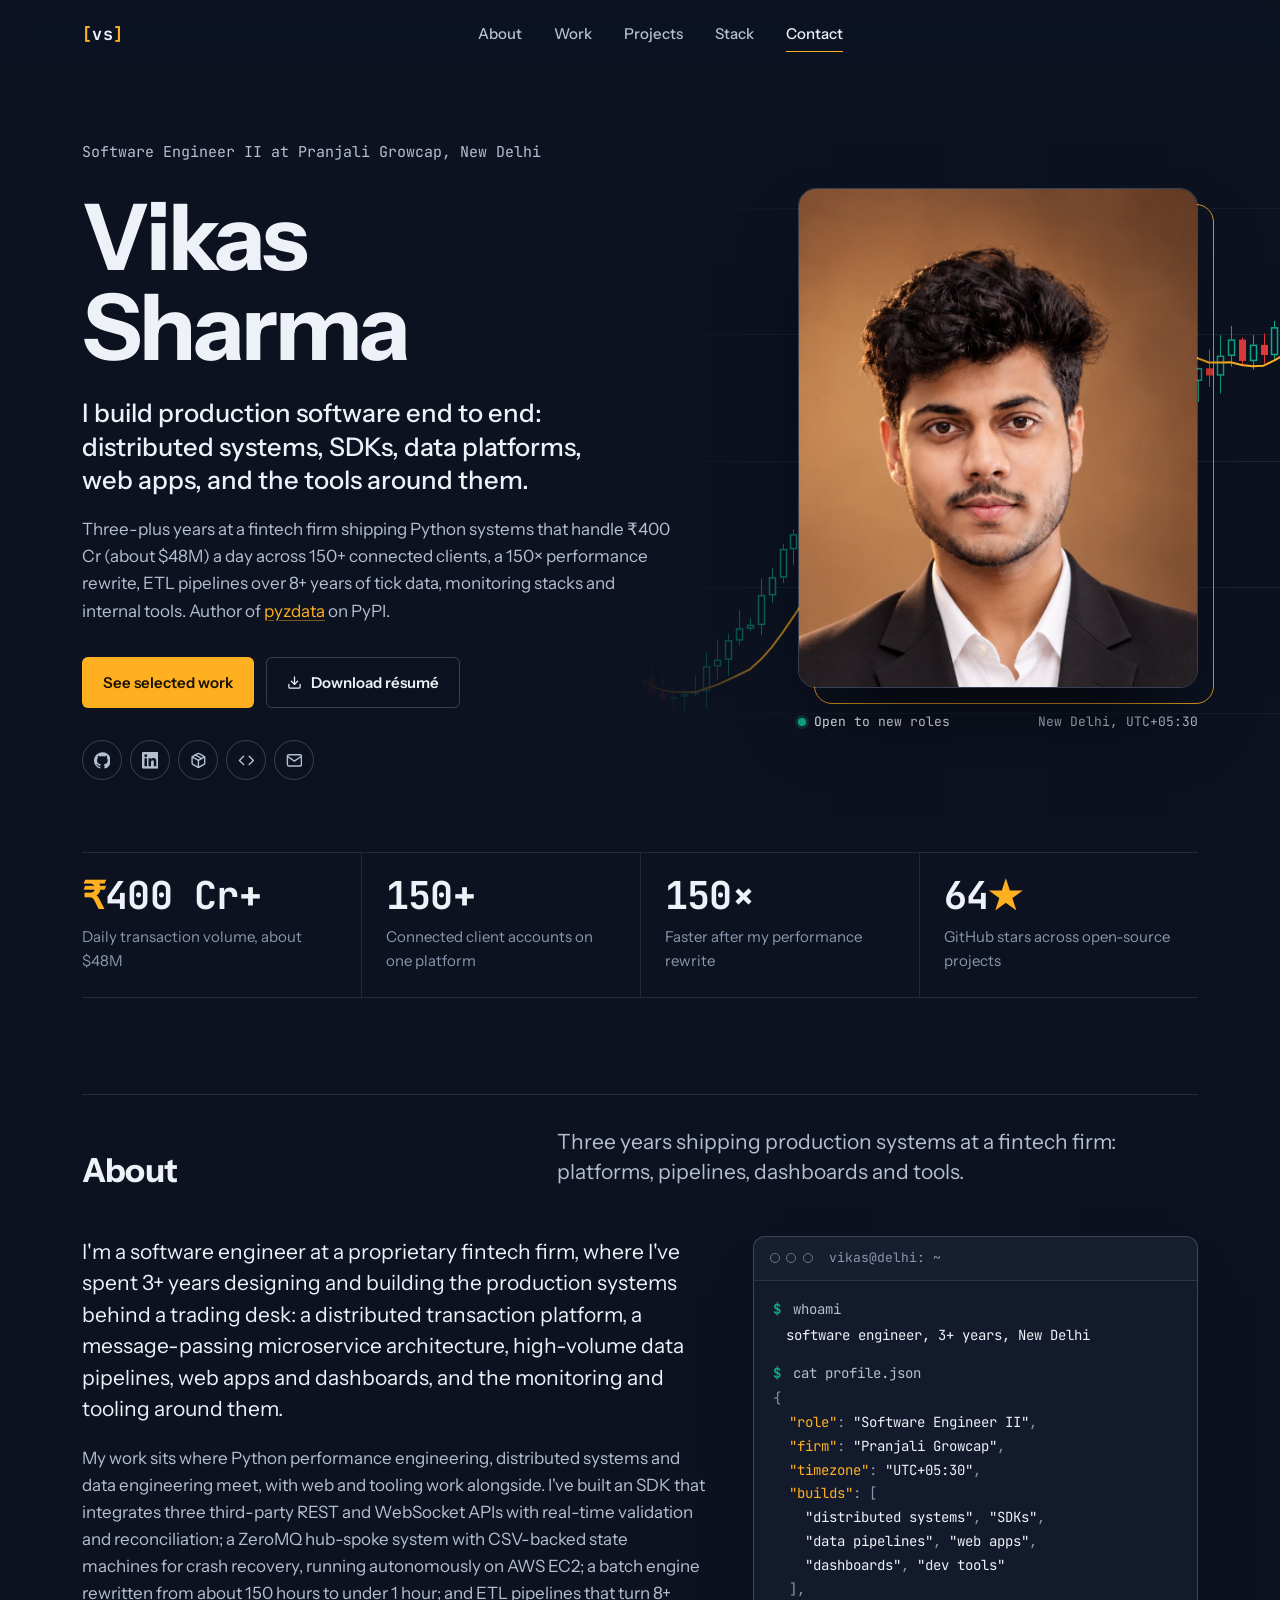
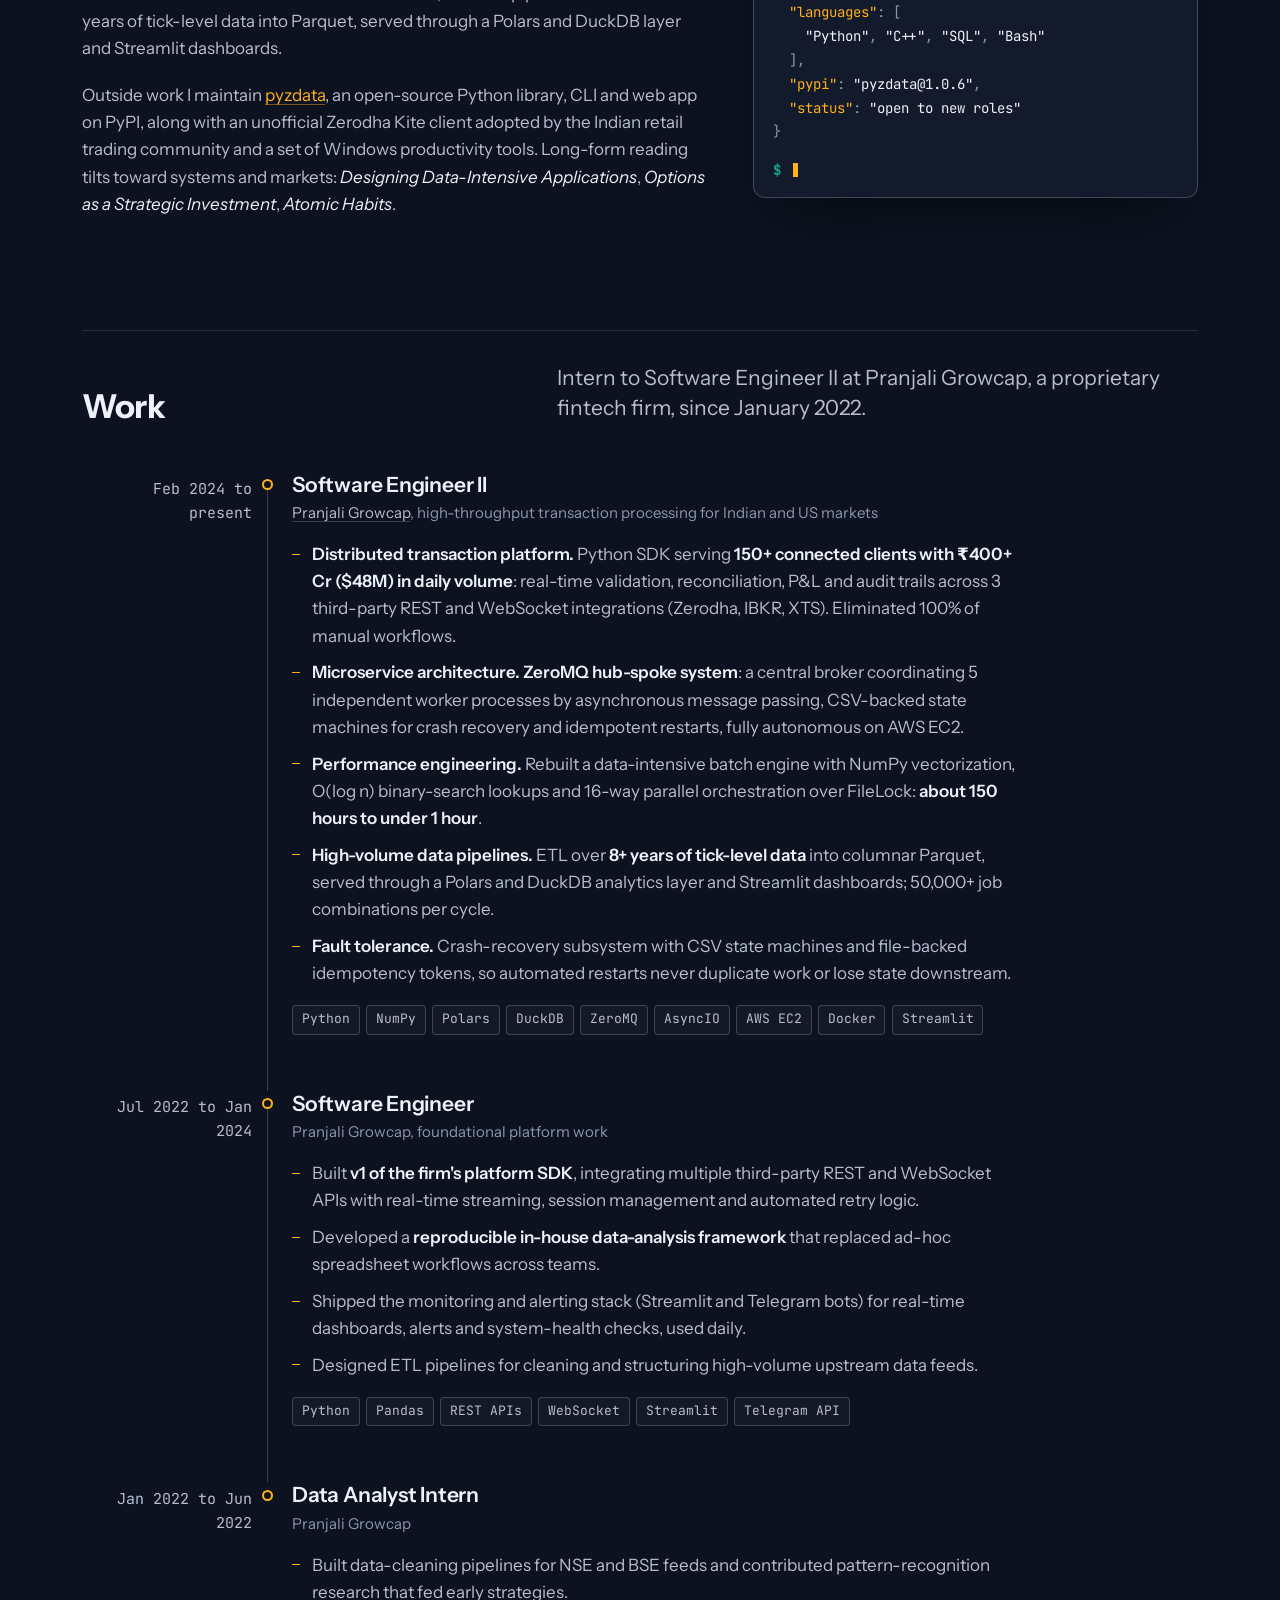
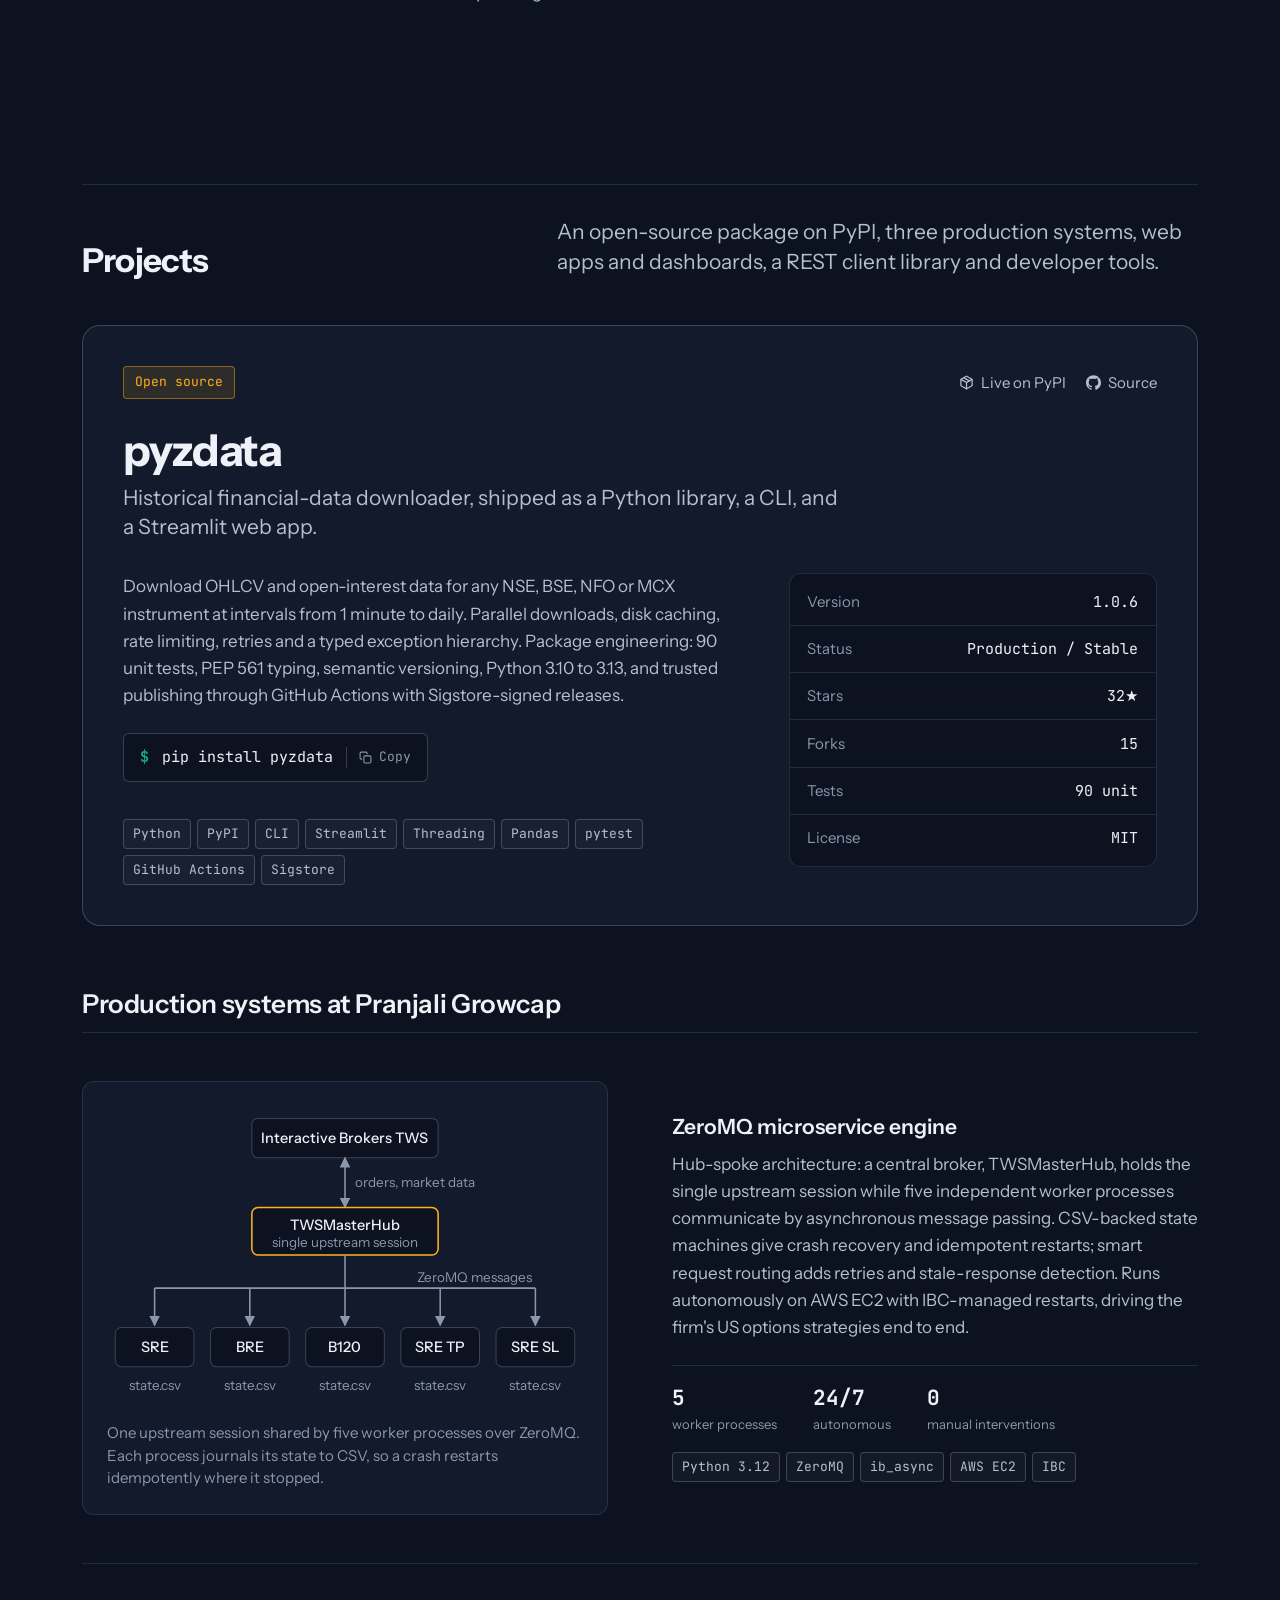
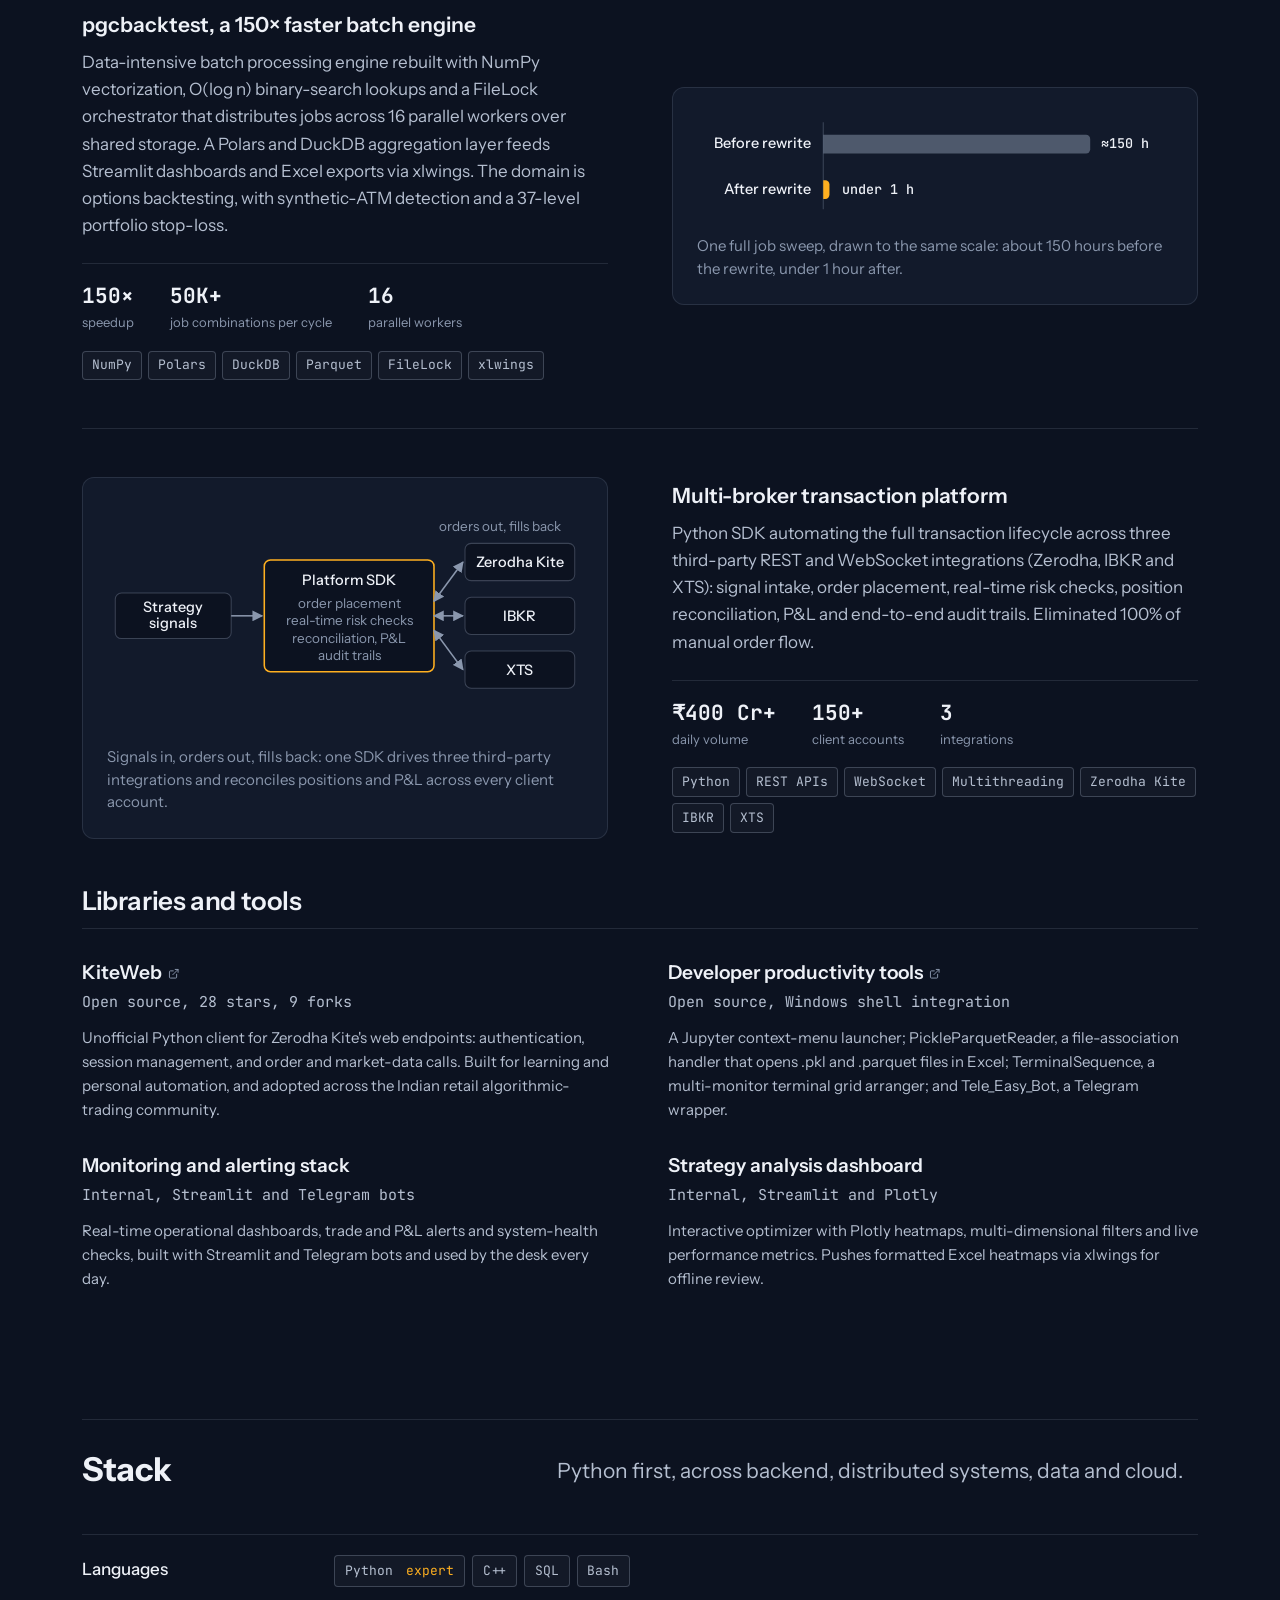
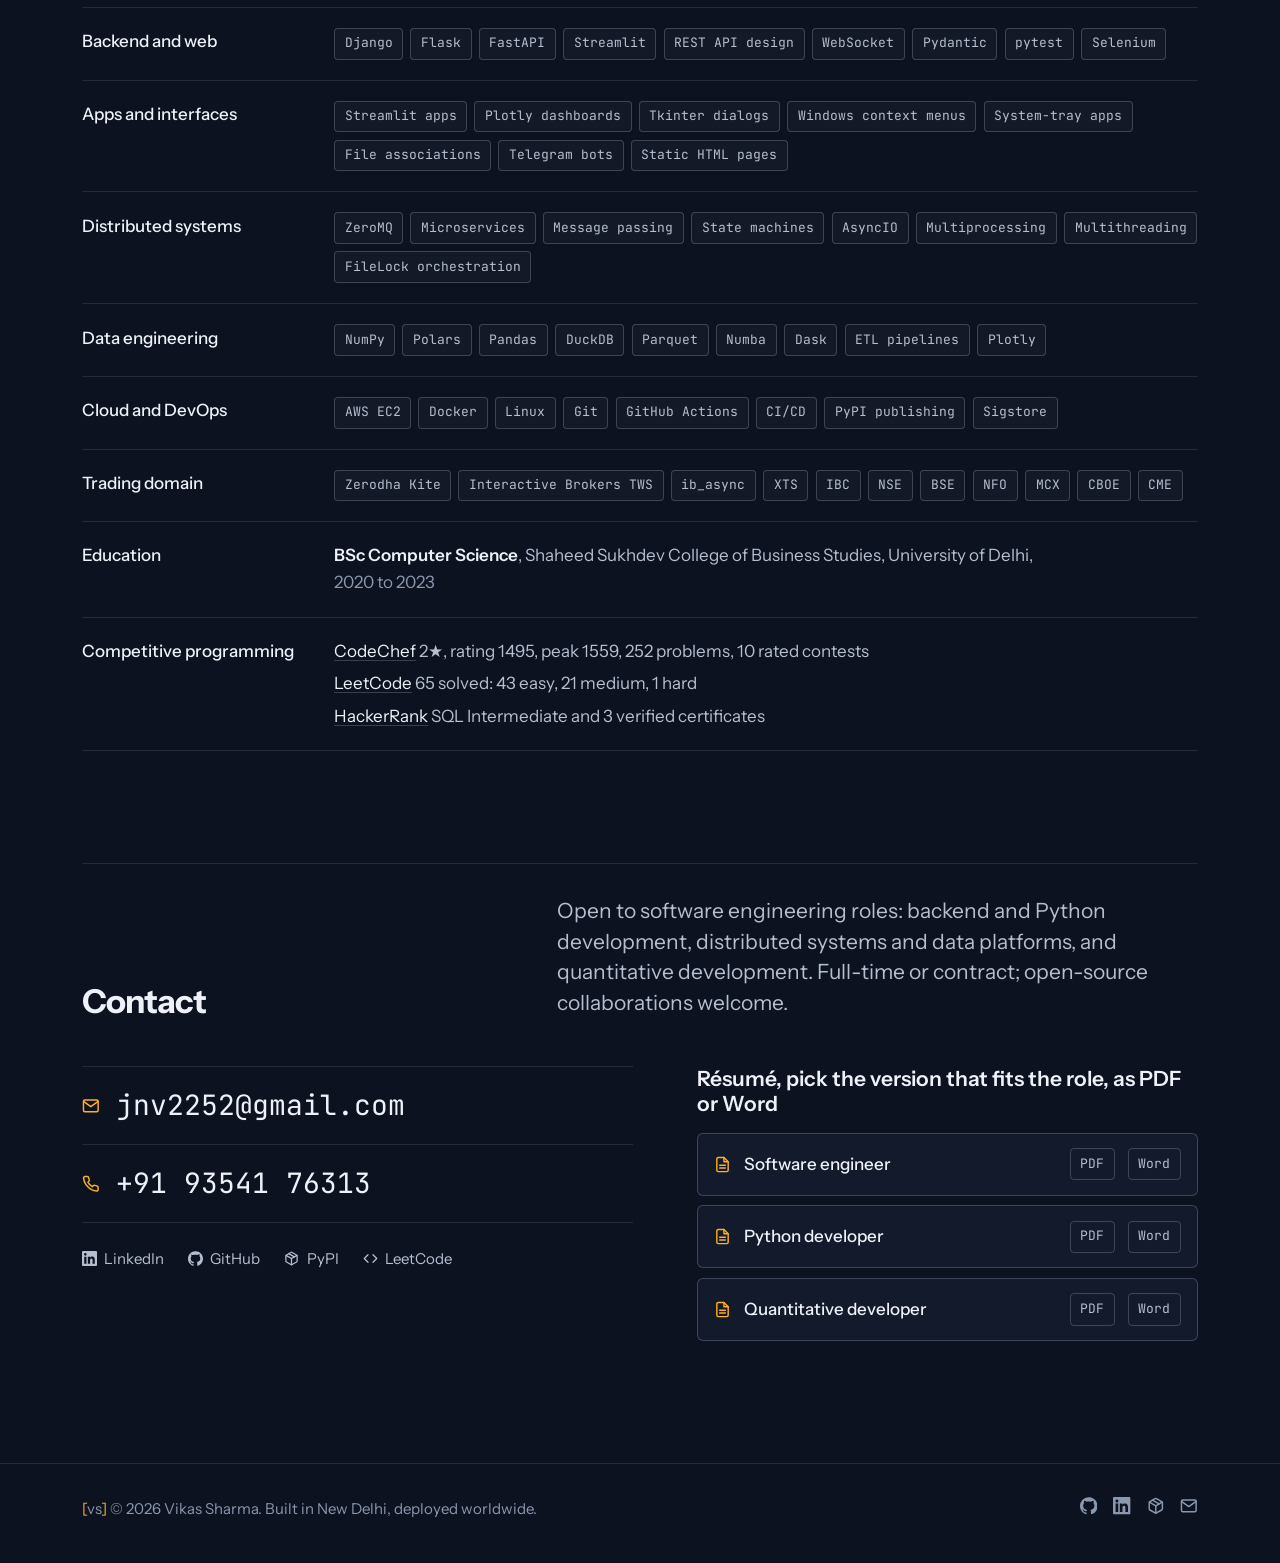
==== index.html @ 53a654ba "Describe KiteWeb as an unofficial client and drop cost-avoidance wording" ====
<!DOCTYPE html>
<html lang="en">
<head>
  <meta charset="UTF-8" />
  <meta name="viewport" content="width=device-width, initial-scale=1.0" />
  <title>Vikas Sharma — Software Engineer</title>
  <meta name="description" content="Vikas Sharma — Software engineer with 3+ years building production Python systems: distributed platforms, SDKs, high-throughput data pipelines, dashboards and open-source packages. Author of pyzdata on PyPI." />
  <meta name="theme-color" content="#0C1220" />
  <meta name="color-scheme" content="dark" />

  <link rel="canonical" href="https://vikassharma545.github.io/Resume/" />

  <!-- Open Graph -->
  <meta property="og:type" content="website" />
  <meta property="og:url" content="https://vikassharma545.github.io/Resume/" />
  <meta property="og:title" content="Vikas Sharma — Software Engineer" />
  <meta property="og:description" content="Software engineer building production Python systems: distributed platforms, SDKs, data pipelines, dashboards and open-source packages. Author of pyzdata on PyPI." />
  <meta property="og:site_name" content="Vikas Sharma" />
  <meta property="og:image" content="https://vikassharma545.github.io/Resume/assets/og.png" />
  <meta property="og:image:width" content="1200" />
  <meta property="og:image:height" content="630" />
  <meta property="og:image:alt" content="Vikas Sharma, software engineer. Distributed systems, data platforms and open source." />

  <!-- Twitter -->
  <meta name="twitter:card" content="summary_large_image" />
  <meta name="twitter:title" content="Vikas Sharma — Software Engineer" />
  <meta name="twitter:description" content="Software engineer building production Python systems: distributed platforms, SDKs, data pipelines, dashboards and open-source packages. Author of pyzdata on PyPI." />
  <meta name="twitter:image" content="https://vikassharma545.github.io/Resume/assets/og.png" />

  <!-- Favicon -->
  <link rel="icon" type="image/svg+xml" href="data:image/svg+xml,%3Csvg xmlns='http://www.w3.org/2000/svg' viewBox='0 0 64 64'%3E%3Crect width='64' height='64' rx='14' fill='%230C1220'/%3E%3Ctext x='50%25' y='56%25' text-anchor='middle' dominant-baseline='middle' font-family='system-ui,sans-serif' font-weight='800' font-size='30' fill='%23FFB020'%3Evs%3C/text%3E%3C/svg%3E" />

  <link rel="preconnect" href="https://fonts.googleapis.com" />
  <link rel="preconnect" href="https://fonts.gstatic.com" crossorigin />
  <link href="https://fonts.googleapis.com/css2?family=Instrument+Sans:ital,wght@0,400;0,500;0,600;0,700;1,400&family=JetBrains+Mono:wght@400;500;700&display=swap" rel="stylesheet" />
  <link rel="stylesheet" href="style.css" />
</head>
<body>

  <a class="skip" href="#main">Skip to content</a>

  <!-- Inline icon sprite (no icon font) -->
  <svg hidden aria-hidden="true" xmlns="http://www.w3.org/2000/svg">
    <symbol id="i-github" viewBox="0 0 24 24" fill="currentColor"><path d="M12 .297c-6.63 0-12 5.373-12 12 0 5.303 3.438 9.8 8.205 11.385.6.113.82-.258.82-.577 0-.285-.01-1.04-.015-2.04-3.338.724-4.042-1.61-4.042-1.61C4.422 18.07 3.633 17.7 3.633 17.7c-1.087-.744.084-.729.084-.729 1.205.084 1.838 1.236 1.838 1.236 1.07 1.835 2.809 1.305 3.495.998.108-.776.417-1.305.76-1.605-2.665-.3-5.466-1.332-5.466-5.93 0-1.31.465-2.38 1.235-3.22-.135-.303-.54-1.523.105-3.176 0 0 1.005-.322 3.3 1.23.96-.267 1.98-.399 3-.405 1.02.006 2.04.138 3 .405 2.28-1.552 3.285-1.23 3.285-1.23.645 1.653.24 2.873.12 3.176.765.84 1.23 1.91 1.23 3.22 0 4.61-2.805 5.625-5.475 5.92.42.36.81 1.096.81 2.22 0 1.606-.015 2.896-.015 3.286 0 .315.21.69.825.57C20.565 22.092 24 17.592 24 12.297c0-6.627-5.373-12-12-12"/></symbol>
    <symbol id="i-linkedin" viewBox="0 0 24 24" fill="currentColor"><path d="M20.447 20.452h-3.554v-5.569c0-1.328-.027-3.037-1.852-3.037-1.853 0-2.136 1.445-2.136 2.939v5.667H9.351V9h3.414v1.561h.046c.477-.9 1.637-1.85 3.37-1.85 3.601 0 4.267 2.37 4.267 5.455v6.286zM5.337 7.433c-1.144 0-2.063-.926-2.063-2.065 0-1.138.92-2.063 2.063-2.063 1.14 0 2.064.925 2.064 2.063 0 1.139-.925 2.065-2.064 2.065zm1.782 13.019H3.555V9h3.564v11.452zM22.225 0H1.771C.792 0 0 .774 0 1.729v20.542C0 23.227.792 24 1.771 24h20.451C23.2 24 24 23.227 24 22.271V1.729C24 .774 23.2 0 22.222 0h.003z"/></symbol>
    <symbol id="i-package" viewBox="0 0 24 24" fill="none" stroke="currentColor" stroke-width="2" stroke-linecap="round" stroke-linejoin="round"><line x1="16.5" y1="9.4" x2="7.5" y2="4.21"/><path d="M21 16V8a2 2 0 0 0-1-1.73l-7-4a2 2 0 0 0-2 0l-7 4A2 2 0 0 0 3 8v8a2 2 0 0 0 1 1.73l7 4a2 2 0 0 0 2 0l7-4A2 2 0 0 0 21 16z"/><polyline points="3.27 6.96 12 12.01 20.73 6.96"/><line x1="12" y1="22.08" x2="12" y2="12"/></symbol>
    <symbol id="i-code" viewBox="0 0 24 24" fill="none" stroke="currentColor" stroke-width="2" stroke-linecap="round" stroke-linejoin="round"><polyline points="16 18 22 12 16 6"/><polyline points="8 6 2 12 8 18"/></symbol>
    <symbol id="i-mail" viewBox="0 0 24 24" fill="none" stroke="currentColor" stroke-width="2" stroke-linecap="round" stroke-linejoin="round"><path d="M4 4h16c1.1 0 2 .9 2 2v12c0 1.1-.9 2-2 2H4c-1.1 0-2-.9-2-2V6c0-1.1.9-2 2-2z"/><polyline points="22,6 12,13 2,6"/></symbol>
    <symbol id="i-phone" viewBox="0 0 24 24" fill="none" stroke="currentColor" stroke-width="2" stroke-linecap="round" stroke-linejoin="round"><path d="M22 16.92v3a2 2 0 0 1-2.18 2 19.79 19.79 0 0 1-8.63-3.07 19.5 19.5 0 0 1-6-6 19.79 19.79 0 0 1-3.07-8.67A2 2 0 0 1 4.11 2h3a2 2 0 0 1 2 1.72 12.84 12.84 0 0 0 .7 2.81 2 2 0 0 1-.45 2.11L8.09 9.91a16 16 0 0 0 6 6l1.27-1.27a2 2 0 0 1 2.11-.45 12.84 12.84 0 0 0 2.81.7A2 2 0 0 1 22 16.92z"/></symbol>
    <symbol id="i-file" viewBox="0 0 24 24" fill="none" stroke="currentColor" stroke-width="2" stroke-linecap="round" stroke-linejoin="round"><path d="M14 2H6a2 2 0 0 0-2 2v16a2 2 0 0 0 2 2h12a2 2 0 0 0 2-2V8z"/><polyline points="14 2 14 8 20 8"/><line x1="16" y1="13" x2="8" y2="13"/><line x1="16" y1="17" x2="8" y2="17"/></symbol>
    <symbol id="i-download" viewBox="0 0 24 24" fill="none" stroke="currentColor" stroke-width="2" stroke-linecap="round" stroke-linejoin="round"><path d="M21 15v4a2 2 0 0 1-2 2H5a2 2 0 0 1-2-2v-4"/><polyline points="7 10 12 15 17 10"/><line x1="12" y1="15" x2="12" y2="3"/></symbol>
    <symbol id="i-copy" viewBox="0 0 24 24" fill="none" stroke="currentColor" stroke-width="2" stroke-linecap="round" stroke-linejoin="round"><rect x="9" y="9" width="13" height="13" rx="2" ry="2"/><path d="M5 15H4a2 2 0 0 1-2-2V4a2 2 0 0 1 2-2h9a2 2 0 0 1 2 2v1"/></symbol>
    <symbol id="i-check" viewBox="0 0 24 24" fill="none" stroke="currentColor" stroke-width="2.5" stroke-linecap="round" stroke-linejoin="round"><polyline points="20 6 9 17 4 12"/></symbol>
    <symbol id="i-external" viewBox="0 0 24 24" fill="none" stroke="currentColor" stroke-width="2" stroke-linecap="round" stroke-linejoin="round"><path d="M18 13v6a2 2 0 0 1-2 2H5a2 2 0 0 1-2-2V8a2 2 0 0 1 2-2h6"/><polyline points="15 3 21 3 21 9"/><line x1="10" y1="14" x2="21" y2="3"/></symbol>
    <symbol id="i-menu" viewBox="0 0 24 24" fill="none" stroke="currentColor" stroke-width="2" stroke-linecap="round" stroke-linejoin="round"><line x1="3" y1="12" x2="21" y2="12"/><line x1="3" y1="6" x2="21" y2="6"/><line x1="3" y1="18" x2="21" y2="18"/></symbol>
    <symbol id="i-close" viewBox="0 0 24 24" fill="none" stroke="currentColor" stroke-width="2" stroke-linecap="round" stroke-linejoin="round"><line x1="18" y1="6" x2="6" y2="18"/><line x1="6" y1="6" x2="18" y2="18"/></symbol>
  </svg>

  <header id="header">
    <nav class="container nav" aria-label="Primary">
      <a href="#main" class="logo" aria-label="Vikas Sharma, home"><span class="logo-b">[</span>vs<span class="logo-b">]</span></a>

      <ul class="nav-links" id="nav-links">
        <li><a href="#about">About</a></li>
        <li><a href="#work">Work</a></li>
        <li><a href="#projects">Projects</a></li>
        <li><a href="#stack">Stack</a></li>
        <li><a href="#contact">Contact</a></li>
      </ul>

      <div class="nav-right">
        <button class="menu-btn" id="menu-btn" aria-label="Open menu" aria-expanded="false" aria-controls="nav-links">
          <svg class="icon" aria-hidden="true"><use href="#i-menu"/></svg>
        </button>
      </div>
    </nav>
  </header>

  <main id="main">

    <!-- ============ HERO ============ -->
    <section id="hero" aria-labelledby="hero-name">
      <div class="container">
        <div class="hero-grid">
          <div class="hero-copy">
            <p class="hero-pre">Software Engineer II at Pranjali Growcap, New Delhi</p>
            <h1 id="hero-name">Vikas<br />Sharma</h1>
            <p class="hero-statement">I build production software end to end: distributed systems, SDKs, data platforms, web apps, and the tools around them.</p>
            <p class="hero-bio">
              Three-plus years at a fintech firm shipping Python systems that handle ₹400 Cr (about $48M) a day across 150+ connected clients, a 150× performance rewrite, ETL pipelines over 8+ years of tick data, monitoring stacks and internal tools. Author of <a href="https://pypi.org/project/pyzdata/" target="_blank" rel="noopener">pyzdata</a> on PyPI.
            </p>
            <div class="hero-actions">
              <a href="#projects" class="btn btn-primary">See selected work</a>
              <a href="resume/Vikas-Sharma-Software-Engineer.pdf" class="btn btn-ghost" download>
                <svg class="icon" aria-hidden="true"><use href="#i-download"/></svg>
                Download résumé
              </a>
            </div>
            <ul class="social" aria-label="Profiles">
              <li><a href="https://github.com/vikassharma545" target="_blank" rel="noopener" aria-label="GitHub"><svg class="icon" aria-hidden="true"><use href="#i-github"/></svg></a></li>
              <li><a href="https://www.linkedin.com/in/vikas-sharma-coder" target="_blank" rel="noopener" aria-label="LinkedIn"><svg class="icon" aria-hidden="true"><use href="#i-linkedin"/></svg></a></li>
              <li><a href="https://pypi.org/project/pyzdata/" target="_blank" rel="noopener" aria-label="pyzdata on PyPI"><svg class="icon" aria-hidden="true"><use href="#i-package"/></svg></a></li>
              <li><a href="https://leetcode.com/u/Vikassharma545" target="_blank" rel="noopener" aria-label="LeetCode"><svg class="icon" aria-hidden="true"><use href="#i-code"/></svg></a></li>
              <li><a href="mailto:jnv2252@gmail.com" aria-label="Email"><svg class="icon" aria-hidden="true"><use href="#i-mail"/></svg></a></li>
            </ul>
          </div>

          <div class="hero-visual">
            <canvas id="tape" class="tape" aria-hidden="true"></canvas>
            <figure class="portrait">
              <div class="frame"><img src="assets/portrait.jpg" alt="Vikas Sharma" width="880" height="1100" fetchpriority="high" /></div>
              <figcaption>
                <span class="status"><span class="dot" aria-hidden="true"></span>Open to new roles</span>
                <span class="place">New Delhi, UTC+05:30</span>
              </figcaption>
            </figure>
          </div>
        </div>

        <dl class="board" aria-label="Headline numbers">
          <div class="cell"><dt>Daily transaction volume, about $48M</dt><dd><span class="cur">₹</span>400 Cr+</dd></div>
          <div class="cell"><dt>Connected client accounts on one platform</dt><dd>150+</dd></div>
          <div class="cell"><dt>Faster after my performance rewrite</dt><dd>150×</dd></div>
          <div class="cell"><dt>GitHub stars across open-source projects</dt><dd><span data-gh="stars-total">64</span><span class="star">★</span></dd></div>
        </dl>
      </div>
    </section>

    <!-- ============ ABOUT ============ -->
    <section id="about" class="section" aria-labelledby="about-title">
      <div class="container">
        <div class="section-head">
          <h2 id="about-title">About</h2>
          <p class="deck">Three years shipping production systems at a fintech firm: platforms, pipelines, dashboards and tools.</p>
        </div>

        <div class="about-grid">
          <div class="prose">
            <p class="lead">
              I'm a software engineer at a proprietary fintech firm, where I've spent 3+ years designing and building the production systems behind a trading desk: a distributed transaction platform, a message-passing microservice architecture, high-volume data pipelines, web apps and dashboards, and the monitoring and tooling around them.
            </p>
            <p>
              My work sits where Python performance engineering, distributed systems and data engineering meet, with web and tooling work alongside. I've built an SDK that integrates three third-party REST and WebSocket APIs with real-time validation and reconciliation; a ZeroMQ hub-spoke system with CSV-backed state machines for crash recovery, running autonomously on AWS EC2; a batch engine rewritten from about 150 hours to under 1 hour; and ETL pipelines that turn 8+ years of tick-level data into Parquet, served through a Polars and DuckDB layer and Streamlit dashboards.
            </p>
            <p>
              Outside work I maintain <a href="https://pypi.org/project/pyzdata/" target="_blank" rel="noopener">pyzdata</a>, an open-source Python library, CLI and web app on PyPI, along with an unofficial Zerodha Kite client adopted by the Indian retail trading community and a set of Windows productivity tools. Long-form reading tilts toward systems and markets: <em>Designing Data-Intensive Applications</em>, <em>Options as a Strategic Investment</em>, <em>Atomic Habits</em>.
            </p>
          </div>

          <aside class="terminal" aria-label="Profile summary">
            <div class="term-bar">
              <span class="ring" aria-hidden="true"></span><span class="ring" aria-hidden="true"></span><span class="ring" aria-hidden="true"></span>
              <span class="term-title">vikas@delhi: ~</span>
            </div>
            <div class="term-body">
              <div class="t-line"><span class="t-prompt">$</span> whoami</div>
              <div class="t-out">software engineer, 3+ years, New Delhi</div>
              <div class="t-line"><span class="t-prompt">$</span> cat profile.json</div>
<pre class="t-json">{
  <span class="k">"role"</span>: <span class="v">"Software Engineer II"</span>,
  <span class="k">"firm"</span>: <span class="v">"Pranjali Growcap"</span>,
  <span class="k">"timezone"</span>: <span class="v">"UTC+05:30"</span>,
  <span class="k">"builds"</span>: [
    <span class="v">"distributed systems"</span>, <span class="v">"SDKs"</span>,
    <span class="v">"data pipelines"</span>, <span class="v">"web apps"</span>,
    <span class="v">"dashboards"</span>, <span class="v">"dev tools"</span>
  ],
  <span class="k">"languages"</span>: [
    <span class="v">"Python"</span>, <span class="v">"C++"</span>, <span class="v">"SQL"</span>, <span class="v">"Bash"</span>
  ],
  <span class="k">"pypi"</span>: <span class="v">"pyzdata@<span data-pypi>1.0.6</span>"</span>,
  <span class="k">"status"</span>: <span class="v">"open to new roles"</span>
}</pre>
              <div class="t-line"><span class="t-prompt">$</span> <span class="caret" aria-hidden="true"></span></div>
            </div>
          </aside>
        </div>
      </div>
    </section>

    <!-- ============ WORK ============ -->
    <section id="work" class="section" aria-labelledby="work-title">
      <div class="container">
        <div class="section-head">
          <h2 id="work-title">Work</h2>
          <p class="deck">Intern to Software Engineer II at Pranjali Growcap, a proprietary fintech firm, since January 2022.</p>
        </div>

        <ol class="timeline">
          <li class="tl-item">
            <div class="tl-date"><time datetime="2024-02">Feb 2024</time> to present</div>
            <div class="tl-body">
              <h3 class="tl-role">Software Engineer II</h3>
              <p class="tl-org"><a href="https://www.linkedin.com/company/pranjali-growcap-private-limited" target="_blank" rel="noopener">Pranjali Growcap</a>, high-throughput transaction processing for Indian and US markets</p>
              <ul class="tl-list">
                <li><strong>Distributed transaction platform.</strong> Python SDK serving <b>150+ connected clients with ₹400+ Cr ($48M) in daily volume</b>: real-time validation, reconciliation, P&amp;L and audit trails across 3 third-party REST and WebSocket integrations (Zerodha, IBKR, XTS). Eliminated 100% of manual workflows.</li>
                <li><strong>Microservice architecture.</strong> <b>ZeroMQ hub-spoke system</b>: a central broker coordinating 5 independent worker processes by asynchronous message passing, CSV-backed state machines for crash recovery and idempotent restarts, fully autonomous on AWS EC2.</li>
                <li><strong>Performance engineering.</strong> Rebuilt a data-intensive batch engine with NumPy vectorization, O(log n) binary-search lookups and 16-way parallel orchestration over FileLock: <b>about 150 hours to under 1 hour</b>.</li>
                <li><strong>High-volume data pipelines.</strong> ETL over <b>8+ years of tick-level data</b> into columnar Parquet, served through a Polars and DuckDB analytics layer and Streamlit dashboards; 50,000+ job combinations per cycle.</li>
                <li><strong>Fault tolerance.</strong> Crash-recovery subsystem with CSV state machines and file-backed idempotency tokens, so automated restarts never duplicate work or lose state downstream.</li>
              </ul>
              <ul class="tags" aria-label="Technologies">
                <li>Python</li><li>NumPy</li><li>Polars</li><li>DuckDB</li><li>ZeroMQ</li><li>AsyncIO</li><li>AWS EC2</li><li>Docker</li><li>Streamlit</li>
              </ul>
            </div>
          </li>

          <li class="tl-item">
            <div class="tl-date"><time datetime="2022-07">Jul 2022</time> to <time datetime="2024-01">Jan 2024</time></div>
            <div class="tl-body">
              <h3 class="tl-role">Software Engineer</h3>
              <p class="tl-org">Pranjali Growcap, foundational platform work</p>
              <ul class="tl-list">
                <li>Built <b>v1 of the firm's platform SDK</b>, integrating multiple third-party REST and WebSocket APIs with real-time streaming, session management and automated retry logic.</li>
                <li>Developed a <b>reproducible in-house data-analysis framework</b> that replaced ad-hoc spreadsheet workflows across teams.</li>
                <li>Shipped the monitoring and alerting stack (Streamlit and Telegram bots) for real-time dashboards, alerts and system-health checks, used daily.</li>
                <li>Designed ETL pipelines for cleaning and structuring high-volume upstream data feeds.</li>
              </ul>
              <ul class="tags" aria-label="Technologies">
                <li>Python</li><li>Pandas</li><li>REST APIs</li><li>WebSocket</li><li>Streamlit</li><li>Telegram API</li>
              </ul>
            </div>
          </li>

          <li class="tl-item">
            <div class="tl-date"><time datetime="2022-01">Jan 2022</time> to <time datetime="2022-06">Jun 2022</time></div>
            <div class="tl-body">
              <h3 class="tl-role">Data Analyst Intern</h3>
              <p class="tl-org">Pranjali Growcap</p>
              <ul class="tl-list">
                <li>Built data-cleaning pipelines for NSE and BSE feeds and contributed pattern-recognition research that fed early strategies.</li>
              </ul>
            </div>
          </li>
        </ol>
      </div>
    </section>

    <!-- ============ PROJECTS ============ -->
    <section id="projects" class="section" aria-labelledby="projects-title">
      <div class="container">
        <div class="section-head">
          <h2 id="projects-title">Projects</h2>
          <p class="deck">An open-source package on PyPI, three production systems, web apps and dashboards, a REST client library and developer tools.</p>
        </div>

        <!-- Flagship -->
        <article class="flagship" aria-labelledby="pyzdata-title">
          <div class="flag-top">
            <span class="chip chip-amber">Open source</span>
            <span class="flag-links">
              <a href="https://pypi.org/project/pyzdata/" target="_blank" rel="noopener"><svg class="icon" aria-hidden="true"><use href="#i-package"/></svg>Live on PyPI</a>
              <a href="https://github.com/vikassharma545/Historical-Market-data-From-Zerodha" target="_blank" rel="noopener"><svg class="icon" aria-hidden="true"><use href="#i-github"/></svg>Source</a>
            </span>
          </div>
          <h3 class="flag-title" id="pyzdata-title">pyzdata</h3>
          <p class="flag-sub">Historical financial-data downloader, shipped as a Python library, a CLI, and a Streamlit web app.</p>

          <div class="flag-grid">
            <div>
              <p class="flag-desc">
                Download OHLCV and open-interest data for any NSE, BSE, NFO or MCX instrument at intervals from 1 minute to daily. Parallel downloads, disk caching, rate limiting, retries and a typed exception hierarchy. Package engineering: 90 unit tests, PEP 561 typing, semantic versioning, Python 3.10 to 3.13, and trusted publishing through GitHub Actions with Sigstore-signed releases.
              </p>
              <button class="install" id="install" type="button" aria-label="Copy the pip install command">
                <span class="install-prompt" aria-hidden="true">$</span>
                <span class="install-cmd">pip install pyzdata</span>
                <span class="install-copy" id="install-copy"><svg class="icon" aria-hidden="true"><use href="#i-copy"/></svg>Copy</span>
              </button>
              <ul class="tags" aria-label="Technologies">
                <li>Python</li><li>PyPI</li><li>CLI</li><li>Streamlit</li><li>Threading</li><li>Pandas</li><li>pytest</li><li>GitHub Actions</li><li>Sigstore</li>
              </ul>
            </div>
            <dl class="flag-stats">
              <div><dt>Version</dt><dd data-pypi>1.0.6</dd></div>
              <div><dt>Status</dt><dd>Production / Stable</dd></div>
              <div><dt>Stars</dt><dd><span data-gh="stars:Historical-Market-data-From-Zerodha">32</span>★</dd></div>
              <div><dt>Forks</dt><dd data-gh="forks:Historical-Market-data-From-Zerodha">15</dd></div>
              <div><dt>Tests</dt><dd>90 unit</dd></div>
              <div><dt>License</dt><dd>MIT</dd></div>
            </dl>
          </div>
        </article>

        <h3 class="group-title">Production systems at Pranjali Growcap</h3>

        <!-- System 1: message-passing engine -->
        <article class="system">
          <figure class="fig">
            <svg viewBox="0 0 460 290" role="img" aria-label="Diagram: one TWSMasterHub holds the single upstream Interactive Brokers TWS session and exchanges ZeroMQ messages with five worker processes, each keeping its own CSV state file.">
              <defs>
                <marker id="arr1" viewBox="0 0 10 10" refX="9" refY="5" markerWidth="7" markerHeight="7" orient="auto-start-reverse"><path d="M0,0 L10,5 L0,10 z" fill="currentColor"/></marker>
              </defs>
              <rect class="box" x="140" y="12" width="180" height="38" rx="6"/>
              <text class="lbl" x="230" y="36" text-anchor="middle">Interactive Brokers TWS</text>

              <line class="edge" x1="230" y1="50" x2="230" y2="98" marker-start="url(#arr1)" marker-end="url(#arr1)"/>
              <text class="sub" x="240" y="78">orders, market data</text>

              <rect class="box box-hot" x="140" y="98" width="180" height="46" rx="6"/>
              <text class="lbl" x="230" y="120" text-anchor="middle">TWSMasterHub</text>
              <text class="sub" x="230" y="136" text-anchor="middle">single upstream session</text>

              <line class="edge" x1="230" y1="144" x2="230" y2="176"/>
              <line class="edge" x1="46" y1="176" x2="414" y2="176"/>
              <text class="sub" x="300" y="170">ZeroMQ messages</text>

              <line class="edge" x1="46" y1="176" x2="46" y2="212" marker-end="url(#arr1)"/>
              <line class="edge" x1="138" y1="176" x2="138" y2="212" marker-end="url(#arr1)"/>
              <line class="edge" x1="230" y1="176" x2="230" y2="212" marker-end="url(#arr1)"/>
              <line class="edge" x1="322" y1="176" x2="322" y2="212" marker-end="url(#arr1)"/>
              <line class="edge" x1="414" y1="176" x2="414" y2="212" marker-end="url(#arr1)"/>

              <rect class="box" x="8" y="214" width="76" height="38" rx="6"/><text class="lbl" x="46" y="238" text-anchor="middle">SRE</text>
              <rect class="box" x="100" y="214" width="76" height="38" rx="6"/><text class="lbl" x="138" y="238" text-anchor="middle">BRE</text>
              <rect class="box" x="192" y="214" width="76" height="38" rx="6"/><text class="lbl" x="230" y="238" text-anchor="middle">B120</text>
              <rect class="box" x="284" y="214" width="76" height="38" rx="6"/><text class="lbl" x="322" y="238" text-anchor="middle">SRE TP</text>
              <rect class="box" x="376" y="214" width="76" height="38" rx="6"/><text class="lbl" x="414" y="238" text-anchor="middle">SRE SL</text>

              <text class="sub" x="46" y="274" text-anchor="middle">state.csv</text>
              <text class="sub" x="138" y="274" text-anchor="middle">state.csv</text>
              <text class="sub" x="230" y="274" text-anchor="middle">state.csv</text>
              <text class="sub" x="322" y="274" text-anchor="middle">state.csv</text>
              <text class="sub" x="414" y="274" text-anchor="middle">state.csv</text>
            </svg>
            <figcaption>One upstream session shared by five worker processes over ZeroMQ. Each process journals its state to CSV, so a crash restarts idempotently where it stopped.</figcaption>
          </figure>
          <div class="system-copy">
            <h4 class="system-title">ZeroMQ microservice engine</h4>
            <p>Hub-spoke architecture: a central broker, TWSMasterHub, holds the single upstream session while five independent worker processes communicate by asynchronous message passing. CSV-backed state machines give crash recovery and idempotent restarts; smart request routing adds retries and stale-response detection. Runs autonomously on AWS EC2 with IBC-managed restarts, driving the firm's US options strategies end to end.</p>
            <dl class="metrics">
              <div><dt>worker processes</dt><dd>5</dd></div>
              <div><dt>autonomous</dt><dd>24/7</dd></div>
              <div><dt>manual interventions</dt><dd>0</dd></div>
            </dl>
            <ul class="tags" aria-label="Technologies"><li>Python 3.12</li><li>ZeroMQ</li><li>ib_async</li><li>AWS EC2</li><li>IBC</li></ul>
          </div>
        </article>

        <!-- System 2: batch engine -->
        <article class="system">
          <figure class="fig">
            <svg viewBox="0 0 460 104" role="img" aria-label="Bar chart: one full job sweep took about 150 hours before the rewrite and under 1 hour after it.">
              <line class="axis" x1="122" y1="10" x2="122" y2="94"/>
              <text class="lbl" x="110" y="35" text-anchor="end">Before rewrite</text>
              <path class="bar bar-dim" d="M122,22 h254 a4,4 0 0 1 4,4 v10 a4,4 0 0 1 -4,4 h-254 z"/>
              <text class="val" x="390" y="35">≈150 h</text>

              <text class="lbl" x="110" y="79" text-anchor="end">After rewrite</text>
              <path class="bar bar-hot" d="M122,66 h2 a4,4 0 0 1 4,4 v10 a4,4 0 0 1 -4,4 h-2 z"/>
              <text class="val" x="140" y="79">under 1 h</text>
            </svg>
            <figcaption>One full job sweep, drawn to the same scale: about 150 hours before the rewrite, under 1 hour after.</figcaption>
          </figure>
          <div class="system-copy">
            <h4 class="system-title">pgcbacktest, a 150× faster batch engine</h4>
            <p>Data-intensive batch processing engine rebuilt with NumPy vectorization, O(log n) binary-search lookups and a FileLock orchestrator that distributes jobs across 16 parallel workers over shared storage. A Polars and DuckDB aggregation layer feeds Streamlit dashboards and Excel exports via xlwings. The domain is options backtesting, with synthetic-ATM detection and a 37-level portfolio stop-loss.</p>
            <dl class="metrics">
              <div><dt>speedup</dt><dd>150×</dd></div>
              <div><dt>job combinations per cycle</dt><dd>50K+</dd></div>
              <div><dt>parallel workers</dt><dd>16</dd></div>
            </dl>
            <ul class="tags" aria-label="Technologies"><li>NumPy</li><li>Polars</li><li>DuckDB</li><li>Parquet</li><li>FileLock</li><li>xlwings</li></ul>
          </div>
        </article>

        <!-- System 3: transaction platform -->
        <article class="system">
          <figure class="fig">
            <svg viewBox="0 0 460 220" role="img" aria-label="Diagram: signals enter the SDK, which places orders with and receives fills from three third-party integrations: Zerodha Kite, IBKR, and XTS.">
              <defs>
                <marker id="arr3" viewBox="0 0 10 10" refX="9" refY="5" markerWidth="7" markerHeight="7" orient="auto-start-reverse"><path d="M0,0 L10,5 L0,10 z" fill="currentColor"/></marker>
              </defs>
              <rect class="box" x="8" y="88" width="112" height="44" rx="6"/>
              <text class="lbl" x="64" y="106" text-anchor="middle">Strategy</text>
              <text class="lbl" x="64" y="122" text-anchor="middle">signals</text>

              <line class="edge" x1="120" y1="110" x2="150" y2="110" marker-end="url(#arr3)"/>

              <rect class="box box-hot" x="152" y="56" width="164" height="108" rx="6"/>
              <text class="lbl" x="234" y="80" text-anchor="middle">Platform SDK</text>
              <text class="sub" x="234" y="102" text-anchor="middle">order placement</text>
              <text class="sub" x="234" y="119" text-anchor="middle">real-time risk checks</text>
              <text class="sub" x="234" y="136" text-anchor="middle">reconciliation, P&amp;L</text>
              <text class="sub" x="234" y="153" text-anchor="middle">audit trails</text>

              <text class="sub" x="380" y="28" text-anchor="middle">orders out, fills back</text>
              <line class="edge" x1="316" y1="96" x2="344" y2="58" marker-start="url(#arr3)" marker-end="url(#arr3)"/>
              <line class="edge" x1="316" y1="110" x2="344" y2="110" marker-start="url(#arr3)" marker-end="url(#arr3)"/>
              <line class="edge" x1="316" y1="124" x2="344" y2="162" marker-start="url(#arr3)" marker-end="url(#arr3)"/>

              <rect class="box" x="346" y="40" width="106" height="36" rx="6"/><text class="lbl" x="399" y="63" text-anchor="middle">Zerodha Kite</text>
              <rect class="box" x="346" y="92" width="106" height="36" rx="6"/><text class="lbl" x="399" y="115" text-anchor="middle">IBKR</text>
              <rect class="box" x="346" y="144" width="106" height="36" rx="6"/><text class="lbl" x="399" y="167" text-anchor="middle">XTS</text>
            </svg>
            <figcaption>Signals in, orders out, fills back: one SDK drives three third-party integrations and reconciles positions and P&amp;L across every client account.</figcaption>
          </figure>
          <div class="system-copy">
            <h4 class="system-title">Multi-broker transaction platform</h4>
            <p>Python SDK automating the full transaction lifecycle across three third-party REST and WebSocket integrations (Zerodha, IBKR and XTS): signal intake, order placement, real-time risk checks, position reconciliation, P&amp;L and end-to-end audit trails. Eliminated 100% of manual order flow.</p>
            <dl class="metrics">
              <div><dt>daily volume</dt><dd>₹400 Cr+</dd></div>
              <div><dt>client accounts</dt><dd>150+</dd></div>
              <div><dt>integrations</dt><dd>3</dd></div>
            </dl>
            <ul class="tags" aria-label="Technologies"><li>Python</li><li>REST APIs</li><li>WebSocket</li><li>Multithreading</li><li>Zerodha Kite</li><li>IBKR</li><li>XTS</li></ul>
          </div>
        </article>

        <h3 class="group-title">Libraries and tools</h3>
        <ul class="more">
          <li>
            <h4><a href="https://github.com/vikassharma545/KiteWeb" target="_blank" rel="noopener">KiteWeb<svg class="icon" aria-hidden="true"><use href="#i-external"/></svg></a></h4>
            <p class="more-meta">Open source, <span data-gh="stars:KiteWeb">28</span> stars, <span data-gh="forks:KiteWeb">9</span> forks</p>
            <p>Unofficial Python client for Zerodha Kite's web endpoints: authentication, session management, and order and market-data calls. Built for learning and personal automation, and adopted across the Indian retail algorithmic-trading community.</p>
          </li>
          <li>
            <h4><a href="https://github.com/vikassharma545/Jupyter-Notebook" target="_blank" rel="noopener">Developer productivity tools<svg class="icon" aria-hidden="true"><use href="#i-external"/></svg></a></h4>
            <p class="more-meta">Open source, Windows shell integration</p>
            <p>A Jupyter context-menu launcher; PickleParquetReader, a file-association handler that opens .pkl and .parquet files in Excel; TerminalSequence, a multi-monitor terminal grid arranger; and Tele_Easy_Bot, a Telegram wrapper.</p>
          </li>
          <li>
            <h4>Monitoring and alerting stack</h4>
            <p class="more-meta">Internal, Streamlit and Telegram bots</p>
            <p>Real-time operational dashboards, trade and P&amp;L alerts and system-health checks, built with Streamlit and Telegram bots and used by the desk every day.</p>
          </li>
          <li>
            <h4>Strategy analysis dashboard</h4>
            <p class="more-meta">Internal, Streamlit and Plotly</p>
            <p>Interactive optimizer with Plotly heatmaps, multi-dimensional filters and live performance metrics. Pushes formatted Excel heatmaps via xlwings for offline review.</p>
          </li>
        </ul>
      </div>
    </section>

    <!-- ============ STACK ============ -->
    <section id="stack" class="section" aria-labelledby="stack-title">
      <div class="container">
        <div class="section-head">
          <h2 id="stack-title">Stack</h2>
          <p class="deck">Python first, across backend, distributed systems, data and cloud.</p>
        </div>

        <dl class="stack">
          <div class="stack-row"><dt>Languages</dt><dd><ul class="chips"><li>Python <span class="note">expert</span></li><li>C++</li><li>SQL</li><li>Bash</li></ul></dd></div>
          <div class="stack-row"><dt>Backend and web</dt><dd><ul class="chips"><li>Django</li><li>Flask</li><li>FastAPI</li><li>Streamlit</li><li>REST API design</li><li>WebSocket</li><li>Pydantic</li><li>pytest</li><li>Selenium</li></ul></dd></div>
          <div class="stack-row"><dt>Apps and interfaces</dt><dd><ul class="chips"><li>Streamlit apps</li><li>Plotly dashboards</li><li>Tkinter dialogs</li><li>Windows context menus</li><li>System-tray apps</li><li>File associations</li><li>Telegram bots</li><li>Static HTML pages</li></ul></dd></div>
          <div class="stack-row"><dt>Distributed systems</dt><dd><ul class="chips"><li>ZeroMQ</li><li>Microservices</li><li>Message passing</li><li>State machines</li><li>AsyncIO</li><li>Multiprocessing</li><li>Multithreading</li><li>FileLock orchestration</li></ul></dd></div>
          <div class="stack-row"><dt>Data engineering</dt><dd><ul class="chips"><li>NumPy</li><li>Polars</li><li>Pandas</li><li>DuckDB</li><li>Parquet</li><li>Numba</li><li>Dask</li><li>ETL pipelines</li><li>Plotly</li></ul></dd></div>
          <div class="stack-row"><dt>Cloud and DevOps</dt><dd><ul class="chips"><li>AWS EC2</li><li>Docker</li><li>Linux</li><li>Git</li><li>GitHub Actions</li><li>CI/CD</li><li>PyPI publishing</li><li>Sigstore</li></ul></dd></div>
          <div class="stack-row"><dt>Trading domain</dt><dd><ul class="chips"><li>Zerodha Kite</li><li>Interactive Brokers TWS</li><li>ib_async</li><li>XTS</li><li>IBC</li><li>NSE</li><li>BSE</li><li>NFO</li><li>MCX</li><li>CBOE</li><li>CME</li></ul></dd></div>
          <div class="stack-row"><dt>Education</dt><dd class="plain"><strong>BSc Computer Science</strong>, Shaheed Sukhdev College of Business Studies, University of Delhi, <span class="muted">2020 to 2023</span></dd></div>
          <div class="stack-row"><dt>Competitive programming</dt>
            <dd class="plain">
              <ul class="plain-list">
                <li><a href="https://www.codechef.com/users/Vikassharma545" target="_blank" rel="noopener">CodeChef</a> 2★, rating 1495, peak 1559, 252 problems, 10 rated contests</li>
                <li><a href="https://leetcode.com/u/Vikassharma545" target="_blank" rel="noopener">LeetCode</a> 65 solved: 43 easy, 21 medium, 1 hard</li>
                <li><a href="https://www.hackerrank.com/profile/Vikassharma545" target="_blank" rel="noopener">HackerRank</a> SQL Intermediate and 3 verified certificates</li>
              </ul>
            </dd>
          </div>
        </dl>
      </div>
    </section>

    <!-- ============ CONTACT ============ -->
    <section id="contact" class="section" aria-labelledby="contact-title">
      <div class="container">
        <div class="section-head">
          <h2 id="contact-title">Contact</h2>
          <p class="deck">Open to software engineering roles: backend and Python development, distributed systems and data platforms, and quantitative development. Full-time or contract; open-source collaborations welcome.</p>
        </div>

        <div class="contact-grid">
          <div class="contact-direct">
            <a class="contact-line" href="mailto:jnv2252@gmail.com">
              <svg class="icon" aria-hidden="true"><use href="#i-mail"/></svg>
              <span>jnv2252@gmail.com</span>
            </a>
            <a class="contact-line" href="tel:+919354176313">
              <svg class="icon" aria-hidden="true"><use href="#i-phone"/></svg>
              <span>+91 93541 76313</span>
            </a>
            <ul class="contact-links">
              <li><a href="https://www.linkedin.com/in/vikas-sharma-coder" target="_blank" rel="noopener"><svg class="icon" aria-hidden="true"><use href="#i-linkedin"/></svg>LinkedIn</a></li>
              <li><a href="https://github.com/vikassharma545" target="_blank" rel="noopener"><svg class="icon" aria-hidden="true"><use href="#i-github"/></svg>GitHub</a></li>
              <li><a href="https://pypi.org/project/pyzdata/" target="_blank" rel="noopener"><svg class="icon" aria-hidden="true"><use href="#i-package"/></svg>PyPI</a></li>
              <li><a href="https://leetcode.com/u/Vikassharma545" target="_blank" rel="noopener"><svg class="icon" aria-hidden="true"><use href="#i-code"/></svg>LeetCode</a></li>
            </ul>
          </div>

          <div class="resumes">
            <h3 class="resumes-title">Résumé, pick the version that fits the role, as PDF or Word</h3>
            <ul class="resume-list">
              <li><svg class="icon" aria-hidden="true"><use href="#i-file"/></svg><span class="rl-name">Software engineer</span><a href="resume/Vikas-Sharma-Software-Engineer.pdf" download>PDF</a><a href="resume/Vikas-Sharma-Software-Engineer.docx" download>Word</a></li>
              <li><svg class="icon" aria-hidden="true"><use href="#i-file"/></svg><span class="rl-name">Python developer</span><a href="resume/Vikas-Sharma-Python-Developer.pdf" download>PDF</a><a href="resume/Vikas-Sharma-Python-Developer.docx" download>Word</a></li>
              <li><svg class="icon" aria-hidden="true"><use href="#i-file"/></svg><span class="rl-name">Quantitative developer</span><a href="resume/Vikas-Sharma-Quantitative-Developer.pdf" download>PDF</a><a href="resume/Vikas-Sharma-Quantitative-Developer.docx" download>Word</a></li>
            </ul>
          </div>
        </div>
      </div>
    </section>

  </main>

  <footer>
    <div class="container footer-grid">
      <p class="footer-copy"><span class="logo-b">[</span>vs<span class="logo-b">]</span> © 2026 Vikas Sharma. Built in New Delhi, deployed worldwide.</p>
      <ul class="footer-links" aria-label="Profiles">
        <li><a href="https://github.com/vikassharma545" target="_blank" rel="noopener" aria-label="GitHub"><svg class="icon" aria-hidden="true"><use href="#i-github"/></svg></a></li>
        <li><a href="https://www.linkedin.com/in/vikas-sharma-coder" target="_blank" rel="noopener" aria-label="LinkedIn"><svg class="icon" aria-hidden="true"><use href="#i-linkedin"/></svg></a></li>
        <li><a href="https://pypi.org/project/pyzdata/" target="_blank" rel="noopener" aria-label="pyzdata on PyPI"><svg class="icon" aria-hidden="true"><use href="#i-package"/></svg></a></li>
        <li><a href="mailto:jnv2252@gmail.com" aria-label="Email"><svg class="icon" aria-hidden="true"><use href="#i-mail"/></svg></a></li>
      </ul>
    </div>
  </footer>

  <script src="script.js" defer></script>
</body>
</html>
---- style.css ----
/* ============================================================
   Vikas Sharma — quantitative developer
   Midnight ink, amber accent, bold sans headlines over sans prose,
   monospace reserved for numbers, dates, code and the terminal.
   ============================================================ */

:root {
  /* surfaces */
  --ink: #0C1220;
  --ink-2: #121A2B;
  --ink-3: #182337;
  --line: rgba(196, 210, 235, 0.12);
  --line-2: rgba(196, 210, 235, 0.24);

  /* text (all pass 4.5:1 on both inks) */
  --paper: #EEF1F7;
  --paper-2: #B5BFD0;
  --paper-3: #8A97AD;

  /* accent */
  --amber: #FFB020;
  --amber-2: #FFC85C;
  --amber-ink: #1A1200;
  --amber-soft: rgba(255, 176, 32, 0.12);

  /* market semantics, validated for colour-vision deficiency */
  --up: #0FA88A;
  --down: #E03A3A;

  /* type */
  --display: 'Instrument Sans', system-ui, -apple-system, 'Segoe UI', sans-serif;
  --sans: 'Instrument Sans', system-ui, -apple-system, 'Segoe UI', sans-serif;
  --mono: 'JetBrains Mono', ui-monospace, 'Cascadia Mono', Menlo, monospace;

  --fs-xs: 0.8125rem;   /* 13px, the floor */
  --fs-sm: 0.9375rem;   /* 15px */
  --fs-md: 1.0625rem;   /* 17px body */
  --fs-lg: 1.3125rem;   /* 21px */
  --fs-xl: 1.625rem;    /* 26px */
  --fs-2xl: 2.0625rem;  /* 33px */
  --fs-3xl: 2.625rem;   /* 42px */

  /* layout */
  --w: 1180px;
  --gutter: clamp(1rem, 4vw, 2rem);
  --r-sm: 6px;
  --r-md: 12px;
  --r-lg: 18px;
  --header-h: 4.25rem;
}

/* -------- reset -------- */
*, *::before, *::after { box-sizing: border-box; margin: 0; padding: 0; }
html { scroll-behavior: smooth; scroll-padding-top: calc(var(--header-h) + 1rem); }
body {
  font-family: var(--sans);
  font-size: var(--fs-md);
  line-height: 1.6;
  color: var(--paper);
  background: var(--ink);
  min-height: 100vh;
  -webkit-font-smoothing: antialiased;
  text-rendering: optimizeLegibility;
}
::selection { background: var(--amber); color: var(--amber-ink); }
a { color: inherit; text-decoration: none; }
ul, ol { list-style: none; }
img { max-width: 100%; display: block; }
dd, dt { margin: 0; }
svg[hidden] { display: none; }
button { font: inherit; color: inherit; }
:focus-visible { outline: 2px solid var(--amber); outline-offset: 3px; border-radius: 2px; }

.container { max-width: var(--w); margin: 0 auto; padding: 0 var(--gutter); }

.icon {
  display: inline-block;
  width: 1em; height: 1em;
  vertical-align: -0.15em;
  flex-shrink: 0;
}

.skip {
  position: absolute; left: 1rem; top: -4rem;
  z-index: 100;
  background: var(--amber); color: var(--amber-ink);
  padding: 0.6rem 1rem; border-radius: var(--r-sm);
  font-weight: 600;
}
.skip:focus { top: 1rem; }

/* =========== HEADER =========== */
#header {
  position: fixed;
  top: 0; left: 0; right: 0;
  z-index: 50;
  background: rgba(12, 18, 32, 0.78);
  backdrop-filter: blur(14px) saturate(140%);
  -webkit-backdrop-filter: blur(14px) saturate(140%);
  border-bottom: 1px solid transparent;
  transition: border-color 0.3s ease;
}
#header.scrolled { border-bottom-color: var(--line); }

.nav {
  display: flex;
  align-items: center;
  justify-content: space-between;
  gap: 2rem;
  height: var(--header-h);
  position: relative;
}
.logo {
  font-family: var(--mono);
  font-weight: 700;
  font-size: 1.05rem;
  letter-spacing: 0.02em;
  color: var(--paper);
}
.logo-b { color: var(--amber); }

.nav-links { display: flex; gap: 2rem; }
.nav-links a {
  display: inline-block;
  font-size: var(--fs-sm);
  font-weight: 500;
  color: var(--paper-2);
  padding: 0.35rem 0;
  border-bottom: 1px solid transparent;
  transition: color 0.18s ease, border-color 0.18s ease;
}
.nav-links a:hover,
.nav-links a[aria-current="true"] { color: var(--paper); border-bottom-color: var(--amber); }

.nav-right { display: flex; align-items: center; gap: 0.75rem; }

.menu-btn {
  display: none;
  align-items: center;
  justify-content: center;
  width: 2.5rem; height: 2.5rem;
  border: 1px solid var(--line-2);
  border-radius: var(--r-sm);
  background: transparent;
  color: var(--paper);
  font-size: 1.1rem;
  cursor: pointer;
}

/* =========== BUTTONS =========== */
.btn {
  display: inline-flex;
  align-items: center;
  gap: 0.55rem;
  font-weight: 600;
  font-size: var(--fs-sm);
  padding: 0.8rem 1.25rem;
  border-radius: var(--r-sm);
  border: 1px solid transparent;
  white-space: nowrap;
  transition: background 0.18s ease, border-color 0.18s ease, color 0.18s ease;
}
.btn-primary { background: var(--amber); color: var(--amber-ink); }
.btn-primary:hover { background: var(--amber-2); }
.btn-ghost { border-color: var(--line-2); color: var(--paper); }
.btn-ghost:hover { border-color: var(--amber); color: var(--amber); }

/* =========== HERO =========== */
#hero {
  position: relative;
  overflow: hidden;
  padding: calc(var(--header-h) + 4.5rem) 0 0;
}
.hero-grid {
  display: grid;
  grid-template-columns: minmax(0, 1.15fr) minmax(0, 0.85fr);
  gap: 3rem 4rem;
  align-items: center;
}
.hero-copy { position: relative; z-index: 1; }
.hero-pre {
  font-family: var(--mono);
  font-size: var(--fs-sm);
  color: var(--paper-2);
  margin-bottom: 1.75rem;
}
h1 {
  font-family: var(--display);
  font-weight: 700;
  font-size: clamp(3.25rem, 7.5vw, 5.75rem);
  line-height: 0.98;
  letter-spacing: -0.035em;
  margin-bottom: 1.5rem;
}
.hero-statement {
  font-weight: 500;
  font-size: clamp(1.3rem, 2.1vw, 1.6rem);
  line-height: 1.3;
  max-width: 32ch;
  margin-bottom: 1.25rem;
}
.hero-bio {
  color: var(--paper-2);
  max-width: 54ch;
  margin-bottom: 2rem;
}
.hero-bio a, .prose a {
  color: var(--amber);
  text-decoration: underline;
  text-decoration-color: rgba(255, 176, 32, 0.45);
  text-underline-offset: 0.18em;
}
.hero-bio a:hover, .prose a:hover { text-decoration-color: var(--amber); }

.hero-actions { display: flex; flex-wrap: wrap; gap: 0.75rem; margin-bottom: 2rem; }

.social { display: flex; gap: 0.5rem; }
.social a {
  display: inline-flex;
  align-items: center;
  justify-content: center;
  width: 2.5rem; height: 2.5rem;
  border-radius: 50%;
  border: 1px solid var(--line-2);
  color: var(--paper-2);
  font-size: 1.05rem;
  transition: color 0.18s ease, border-color 0.18s ease;
}
.social a:hover { color: var(--amber); border-color: var(--amber); }

/* the one moving thing: a market tape that draws itself once */
.hero-visual { position: relative; min-height: 440px; }
.tape {
  position: absolute;
  top: -8%; left: -26%;
  width: 176%; height: 116%;
  pointer-events: none;
}

.portrait {
  position: relative;
  z-index: 1;
  width: min(100%, 400px);
  margin-left: auto;
}
.portrait .frame { position: relative; }
.portrait .frame::before {
  content: '';
  position: absolute;
  inset: 0;
  transform: translate(16px, 16px);
  border: 1px solid var(--amber);
  border-radius: var(--r-lg);
  opacity: 0.85;
  pointer-events: none;
}
.portrait img {
  position: relative;
  width: 100%; height: auto;
  border-radius: var(--r-lg);
  border: 1px solid var(--line-2);
  box-shadow: 0 40px 80px -30px rgba(0, 0, 0, 0.85);
}
.portrait figcaption {
  display: flex;
  justify-content: space-between;
  flex-wrap: wrap;
  gap: 0.5rem 1rem;
  margin-top: 1.5rem;
  font-family: var(--mono);
  font-size: var(--fs-xs);
  color: var(--paper-2);
}
.status { display: inline-flex; align-items: center; gap: 0.5rem; color: var(--paper); }
.status .dot { width: 8px; height: 8px; border-radius: 50%; background: var(--up); box-shadow: 0 0 0 3px rgba(15, 168, 138, 0.22); }

/* quote board */
.board {
  position: relative;
  z-index: 1;
  display: grid;
  grid-template-columns: repeat(4, minmax(0, 1fr));
  margin-top: 4.5rem;
  border-top: 1px solid var(--line);
  border-bottom: 1px solid var(--line);
  background: var(--ink);
}
.cell { display: flex; flex-direction: column; padding: 1.5rem 1.5rem 1.5rem 0; }
.cell + .cell { border-left: 1px solid var(--line); padding-left: 1.5rem; }
.cell dt { order: 2; font-size: var(--fs-sm); color: var(--paper-3); margin-top: 0.55rem; }
.cell dd {
  font-family: var(--mono);
  font-weight: 700;
  font-size: clamp(1.75rem, 3vw, 2.5rem);
  line-height: 1;
  letter-spacing: -0.02em;
}
.cur, .star { color: var(--amber); }

/* =========== SECTIONS =========== */
.section { padding: 6rem 0 1rem; }
.section-head {
  display: grid;
  grid-template-columns: minmax(0, 1fr) minmax(0, 1.5fr);
  gap: 1.5rem 3rem;
  align-items: end;
  padding-top: 2rem;
  border-top: 1px solid var(--line);
  margin-bottom: 3rem;
}
.section-head h2 {
  font-family: var(--display);
  font-weight: 700;
  font-size: var(--fs-2xl);
  line-height: 1.05;
  letter-spacing: -0.025em;
}
.deck { font-size: var(--fs-lg); line-height: 1.45; color: var(--paper-2); max-width: 46ch; }

/* =========== ABOUT =========== */
.about-grid {
  display: grid;
  grid-template-columns: minmax(0, 1.4fr) minmax(0, 1fr);
  gap: 3rem;
  align-items: start;
}
.prose p { color: var(--paper-2); max-width: 62ch; margin-bottom: 1.25rem; }
.prose p:last-child { margin-bottom: 0; }
.prose .lead { font-size: var(--fs-lg); line-height: 1.5; color: var(--paper); }
.prose em { color: var(--paper); }

.terminal {
  background: var(--ink-2);
  border: 1px solid var(--line-2);
  border-radius: var(--r-md);
  overflow: hidden;
  font-family: var(--mono);
  box-shadow: 0 30px 60px -30px rgba(0, 0, 0, 0.7);
}
.term-bar {
  display: flex;
  align-items: center;
  gap: 0.4rem;
  padding: 0.7rem 1rem;
  border-bottom: 1px solid var(--line);
  background: rgba(255, 255, 255, 0.02);
}
.ring { width: 10px; height: 10px; border-radius: 50%; border: 1px solid var(--paper-3); opacity: 0.7; }
.term-title { margin-left: 0.6rem; font-size: var(--fs-xs); color: var(--paper-3); }
.term-body { padding: 1.1rem 1.2rem 0.9rem; font-size: 0.875rem; line-height: 1.7; }
.t-prompt { color: var(--up); font-weight: 700; margin-right: 0.5ch; }
.t-line { color: var(--paper-2); }
.t-out { color: var(--paper); margin: 0.1rem 0 0.9rem 1.6ch; }
.t-json {
  margin: 0.1rem 0 0.9rem;
  font: inherit;
  color: var(--paper-3);
  white-space: pre-wrap;
  word-break: break-word;
}
.t-json .k { color: var(--amber); }
.t-json .v { color: var(--paper); }
.caret {
  display: inline-block;
  width: 0.6ch; height: 1.05em;
  background: var(--amber);
  vertical-align: -0.2em;
  animation: blink 1.1s steps(1) infinite;
}
@keyframes blink { 50% { opacity: 0; } }

/* =========== WORK =========== */
.timeline { max-width: 940px; }
.tl-item {
  position: relative;
  display: grid;
  grid-template-columns: 170px minmax(0, 1fr);
  gap: 2rem;
  padding-bottom: 3.5rem;
}
.tl-item::before {
  content: '';
  position: absolute;
  left: 185px; top: 0.7rem; bottom: 0;
  width: 1px;
  background: var(--line-2);
}
.tl-item:last-child::before { display: none; }
.tl-item::after {
  content: '';
  position: absolute;
  left: 180px; top: 0.45rem;
  width: 11px; height: 11px;
  border-radius: 50%;
  background: var(--ink);
  border: 2px solid var(--amber);
}
.tl-date {
  font-family: var(--mono);
  font-size: var(--fs-sm);
  color: var(--paper-2);
  text-align: right;
  padding-top: 0.3rem;
}
.tl-body { padding-left: 0.5rem; }
.tl-role {
  font-family: var(--display);
  font-weight: 600;
  font-size: var(--fs-lg);
  line-height: 1.2;
  letter-spacing: -0.01em;
  margin-bottom: 0.25rem;
}
.tl-org { font-size: var(--fs-sm); color: var(--paper-3); margin-bottom: 1rem; }
.tl-org a { color: var(--paper-2); text-decoration: underline; text-decoration-color: var(--line-2); text-underline-offset: 0.18em; }
.tl-org a:hover { color: var(--amber); }
.tl-list { color: var(--paper-2); max-width: 66ch; }
.tl-list li { position: relative; padding-left: 1.25rem; margin-bottom: 0.6rem; }
.tl-list li::before {
  content: '';
  position: absolute;
  left: 0; top: 0.75em;
  width: 0.5rem; height: 1px;
  background: var(--amber);
}
.tl-list strong, .tl-list b { color: var(--paper); font-weight: 600; }

.tags { display: flex; flex-wrap: wrap; gap: 0.4rem; margin-top: 1.1rem; }
.tags li {
  font-family: var(--mono);
  font-size: var(--fs-xs);
  color: var(--paper-2);
  border: 1px solid var(--line-2);
  border-radius: 4px;
  padding: 0.22rem 0.55rem;
  background: rgba(255, 255, 255, 0.03);
}

/* =========== PROJECTS =========== */
.flagship {
  background: var(--ink-2);
  border: 1px solid var(--line-2);
  border-radius: var(--r-lg);
  padding: 2.5rem;
  margin-bottom: 4rem;
}
.flag-top {
  display: flex;
  justify-content: space-between;
  align-items: center;
  flex-wrap: wrap;
  gap: 1rem;
  margin-bottom: 1.75rem;
}
.chip {
  font-family: var(--mono);
  font-size: var(--fs-xs);
  padding: 0.3rem 0.7rem;
  border-radius: 4px;
  border: 1px solid var(--line-2);
  color: var(--paper-2);
}
.chip-amber { color: var(--amber); border-color: rgba(255, 176, 32, 0.45); background: var(--amber-soft); }
.flag-links { display: flex; gap: 1.25rem; font-size: var(--fs-sm); }
.flag-links a { display: inline-flex; align-items: center; gap: 0.45rem; color: var(--paper-2); }
.flag-links a:hover { color: var(--amber); }
.flag-title {
  font-family: var(--display);
  font-weight: 700;
  font-size: clamp(2rem, 4vw, 2.75rem);
  line-height: 1.05;
  letter-spacing: -0.03em;
  margin-bottom: 0.6rem;
}
.flag-sub { font-size: var(--fs-lg); line-height: 1.4; color: var(--paper-2); max-width: 52ch; margin-bottom: 2rem; }
.flag-grid {
  display: grid;
  grid-template-columns: minmax(0, 1.7fr) minmax(0, 1fr);
  gap: 2.5rem;
  align-items: start;
}
.flag-desc { color: var(--paper-2); max-width: 64ch; margin-bottom: 1.5rem; }

.install {
  display: inline-flex;
  align-items: center;
  gap: 0.8rem;
  max-width: 100%;
  font-family: var(--mono);
  font-size: var(--fs-sm);
  color: var(--paper);
  background: var(--ink);
  border: 1px solid var(--line-2);
  border-radius: var(--r-sm);
  padding: 0.7rem 1rem;
  cursor: pointer;
  margin-bottom: 1.25rem;
  transition: border-color 0.18s ease;
}
.install:hover { border-color: var(--amber); }
.install-prompt { color: var(--up); font-weight: 700; }
.install-copy {
  display: inline-flex;
  align-items: center;
  gap: 0.4rem;
  font-size: var(--fs-xs);
  color: var(--paper-3);
  padding-left: 0.8rem;
  border-left: 1px solid var(--line-2);
}
.install.copied { border-color: var(--up); }
.install.copied .install-copy { color: var(--up); }

.flag-stats {
  background: var(--ink);
  border: 1px solid var(--line);
  border-radius: var(--r-md);
  padding: 0.25rem 0;
}
.flag-stats div {
  display: flex;
  justify-content: space-between;
  gap: 1rem;
  padding: 0.7rem 1.1rem;
  border-bottom: 1px solid var(--line);
  font-size: var(--fs-sm);
}
.flag-stats div:last-child { border-bottom: 0; }
.flag-stats dt { color: var(--paper-3); }
.flag-stats dd { font-family: var(--mono); color: var(--paper); text-align: right; }

.group-title {
  font-family: var(--display);
  font-weight: 600;
  font-size: var(--fs-xl);
  line-height: 1.15;
  letter-spacing: -0.015em;
  margin-bottom: 0.75rem;
}

.system {
  display: grid;
  grid-template-columns: minmax(0, 1fr) minmax(0, 1fr);
  gap: 3rem 4rem;
  align-items: center;
  padding: 3rem 0;
  border-top: 1px solid var(--line);
}
.system:nth-of-type(odd) .fig { order: 2; }

.fig {
  background: var(--ink-2);
  border: 1px solid var(--line);
  border-radius: var(--r-md);
  padding: 1.5rem;
}
.fig svg { display: block; width: 100%; height: auto; color: var(--paper-3); overflow: visible; }
.fig figcaption { margin-top: 1rem; font-size: var(--fs-sm); line-height: 1.5; color: var(--paper-3); }
.fig .box { fill: var(--ink); stroke: var(--line-2); stroke-width: 1; }
.fig .box-hot { stroke: var(--amber); stroke-width: 1.5; }
.fig .lbl { fill: var(--paper); font-family: var(--sans); font-size: 14px; font-weight: 500; }
.fig .sub { fill: var(--paper-3); font-family: var(--sans); font-size: 13px; }
.fig .val { fill: var(--paper); font-family: var(--mono); font-size: 13px; font-weight: 500; }
.fig .edge { stroke: var(--paper-3); stroke-width: 1.5; fill: none; }
.fig .axis { stroke: var(--line-2); stroke-width: 1; }
.fig .bar-dim { fill: rgba(138, 151, 173, 0.5); }
.fig .bar-hot { fill: var(--amber); }

.system-title {
  font-family: var(--display);
  font-weight: 600;
  font-size: var(--fs-lg);
  line-height: 1.2;
  margin-bottom: 0.75rem;
}
.system-copy p { color: var(--paper-2); max-width: 58ch; }
.metrics {
  display: flex;
  flex-wrap: wrap;
  gap: 1.25rem 2.25rem;
  margin-top: 1.5rem;
  padding-top: 1.25rem;
  border-top: 1px solid var(--line);
}
.metrics div { display: flex; flex-direction: column; }
.metrics dt { order: 2; font-size: var(--fs-xs); color: var(--paper-3); margin-top: 0.3rem; }
.metrics dd { font-family: var(--mono); font-weight: 700; font-size: var(--fs-lg); line-height: 1.1; color: var(--paper); }

.more {
  display: grid;
  grid-template-columns: repeat(2, minmax(0, 1fr));
  gap: 2rem 3.5rem;
  padding: 2rem 0 1rem;
  border-top: 1px solid var(--line);
}
.more h4 {
  font-family: var(--display);
  font-weight: 600;
  font-size: 1.2rem;
  line-height: 1.2;
  margin-bottom: 0.35rem;
  overflow-wrap: anywhere;
}
.more h4 a { display: inline-flex; align-items: baseline; gap: 0.4rem; color: var(--paper); }
.more h4 a:hover { color: var(--amber); }
.more h4 .icon { font-size: 0.6em; color: var(--paper-3); }
.more-meta { font-family: var(--mono); font-size: var(--fs-xs); color: var(--paper-3); margin-bottom: 0.75rem; }
.more p { color: var(--paper-2); font-size: var(--fs-sm); }

/* =========== STACK =========== */
.stack-row {
  display: grid;
  grid-template-columns: 220px minmax(0, 1fr);
  gap: 1rem 2rem;
  align-items: baseline;
  padding: 1.25rem 0;
  border-top: 1px solid var(--line);
}
.stack-row:last-child { border-bottom: 1px solid var(--line); }
.stack-row dt { font-weight: 500; }
.chips { display: flex; flex-wrap: wrap; gap: 0.45rem; }
.chips li {
  font-family: var(--mono);
  font-size: var(--fs-xs);
  color: var(--paper-2);
  border: 1px solid var(--line-2);
  border-radius: 4px;
  padding: 0.28rem 0.6rem;
  background: rgba(255, 255, 255, 0.03);
}
.chips .note { color: var(--amber); margin-left: 0.35rem; }
.plain { color: var(--paper-2); max-width: 66ch; }
.plain strong { color: var(--paper); font-weight: 600; }
.muted { color: var(--paper-3); }
.plain-list { display: flex; flex-direction: column; gap: 0.35rem; }
.plain-list a { color: var(--paper); text-decoration: underline; text-decoration-color: var(--line-2); text-underline-offset: 0.18em; }
.plain-list a:hover { color: var(--amber); }

/* =========== CONTACT =========== */
.contact-grid {
  display: grid;
  grid-template-columns: minmax(0, 1.1fr) minmax(0, 1fr);
  gap: 3rem 4rem;
  align-items: start;
  padding-bottom: 2rem;
}
.contact-line {
  display: flex;
  align-items: center;
  gap: 1rem;
  font-family: var(--mono);
  font-size: clamp(1.25rem, 2.4vw, 1.75rem);
  padding: 1rem 0;
  border-top: 1px solid var(--line);
  overflow-wrap: anywhere;
}
.contact-line:nth-of-type(2) { border-bottom: 1px solid var(--line); }
.contact-line .icon { color: var(--amber); font-size: 1.1rem; }
.contact-line:hover span { color: var(--amber); }
.contact-links { display: flex; flex-wrap: wrap; gap: 0.5rem 1.5rem; margin-top: 1.5rem; }
.contact-links a { display: inline-flex; align-items: center; gap: 0.45rem; color: var(--paper-2); font-size: var(--fs-sm); }
.contact-links a:hover { color: var(--amber); }

.resumes-title {
  font-family: var(--display);
  font-weight: 600;
  font-size: var(--fs-lg);
  line-height: 1.2;
  margin-bottom: 1rem;
}
.resume-list li {
  display: flex;
  align-items: center;
  gap: 0.8rem;
  padding: 0.9rem 1rem;
  margin-bottom: 0.6rem;
  border: 1px solid var(--line-2);
  border-radius: var(--r-sm);
  background: var(--ink-2);
}
.resume-list .icon { color: var(--amber); }
.rl-name { font-weight: 500; margin-right: auto; }
.resume-list a {
  font-family: var(--mono);
  font-size: var(--fs-xs);
  color: var(--paper-2);
  padding: 0.3rem 0.6rem;
  border: 1px solid var(--line-2);
  border-radius: 4px;
  transition: border-color 0.18s ease, color 0.18s ease;
}
.resume-list a:hover { border-color: var(--amber); color: var(--amber); }

/* =========== FOOTER =========== */
footer { border-top: 1px solid var(--line); margin-top: 4rem; padding: 2rem 0 2.5rem; }
.footer-grid { display: flex; justify-content: space-between; align-items: center; flex-wrap: wrap; gap: 1rem; }
.footer-copy { font-size: var(--fs-sm); color: var(--paper-3); }
.footer-links { display: flex; gap: 1rem; }
.footer-links a { display: inline-flex; color: var(--paper-3); font-size: 1.1rem; }
.footer-links a:hover { color: var(--amber); }

/* =========== MOTION =========== */
@media (prefers-reduced-motion: reduce) {
  html { scroll-behavior: auto; }
  .caret { animation: none; }
  *, *::before, *::after { transition-duration: 0s !important; }
}

/* =========== RESPONSIVE =========== */
@media (max-width: 1024px) {
  .hero-grid { grid-template-columns: 1fr; gap: 3.5rem; }
  .hero-visual { min-height: 0; }
  .portrait { margin-left: 0; width: min(100%, 300px); }
  .hero-visual { padding: 2.5rem 0 1rem; }
  .tape { top: -6%; left: -12%; width: 124%; height: 90%; }
  .board { grid-template-columns: repeat(2, minmax(0, 1fr)); }
  .cell:nth-child(3) { border-left: 0; padding-left: 0; }
  .cell:nth-child(n + 3) { border-top: 1px solid var(--line); }
  .section-head { grid-template-columns: 1fr; gap: 1rem; }
  .about-grid, .flag-grid, .system, .contact-grid { grid-template-columns: 1fr; }
  .system:nth-of-type(odd) .fig { order: 0; }
  .system { gap: 2rem; }
  .more { grid-template-columns: 1fr; gap: 2rem; }
  .stack-row { grid-template-columns: 1fr; gap: 0.6rem; }
}

@media (max-width: 720px) {
  .section { padding: 4.5rem 0 1rem; }
  #hero { padding-top: calc(var(--header-h) + 2.5rem); }
  h1 { font-size: clamp(2.75rem, 13vw, 4rem); }

  .menu-btn { display: inline-flex; }
  .nav-links {
    display: none;
    position: absolute;
    top: 100%; left: 0; right: 0;
    flex-direction: column;
    gap: 0;
    background: var(--ink);
    border-bottom: 1px solid var(--line);
    padding: 0.5rem var(--gutter) 1rem;
  }
  .nav-links.open { display: flex; }
  .nav-links a { display: block; padding: 0.8rem 0; font-size: var(--fs-md); border-bottom: 1px solid var(--line); }

  .board { margin-top: 3rem; }
  .cell { padding: 1.25rem 1rem 1.25rem 0; }
  .cell + .cell { padding-left: 1rem; }

  .tl-item { grid-template-columns: 1fr; gap: 0.5rem; padding-left: 1.5rem; padding-bottom: 2.5rem; }
  .tl-item::before { left: 5px; }
  .tl-item::after { left: 0; }
  .tl-date { text-align: left; padding-top: 0; }
  .tl-body { padding-left: 0; }

  .flagship { padding: 1.5rem; }
  .fig { padding: 1rem; }
  .system { padding: 2rem 0; }
}

/* =========== PRINT =========== */
@media print {
  :root {
    --ink: #fff; --ink-2: #fff; --ink-3: #fff;
    --paper: #111; --paper-2: #333; --paper-3: #555;
    --line: #ddd; --line-2: #ccc;
    --amber: #8a5a00; --amber-ink: #fff;
  }
  #header, .tape, .skip, .social, .install-copy, .footer-links, .hero-actions { display: none; }
  #hero { padding-top: 1rem; }
  .section { padding: 2rem 0 0; }
  .portrait img { box-shadow: none; }
  .terminal { box-shadow: none; }
}
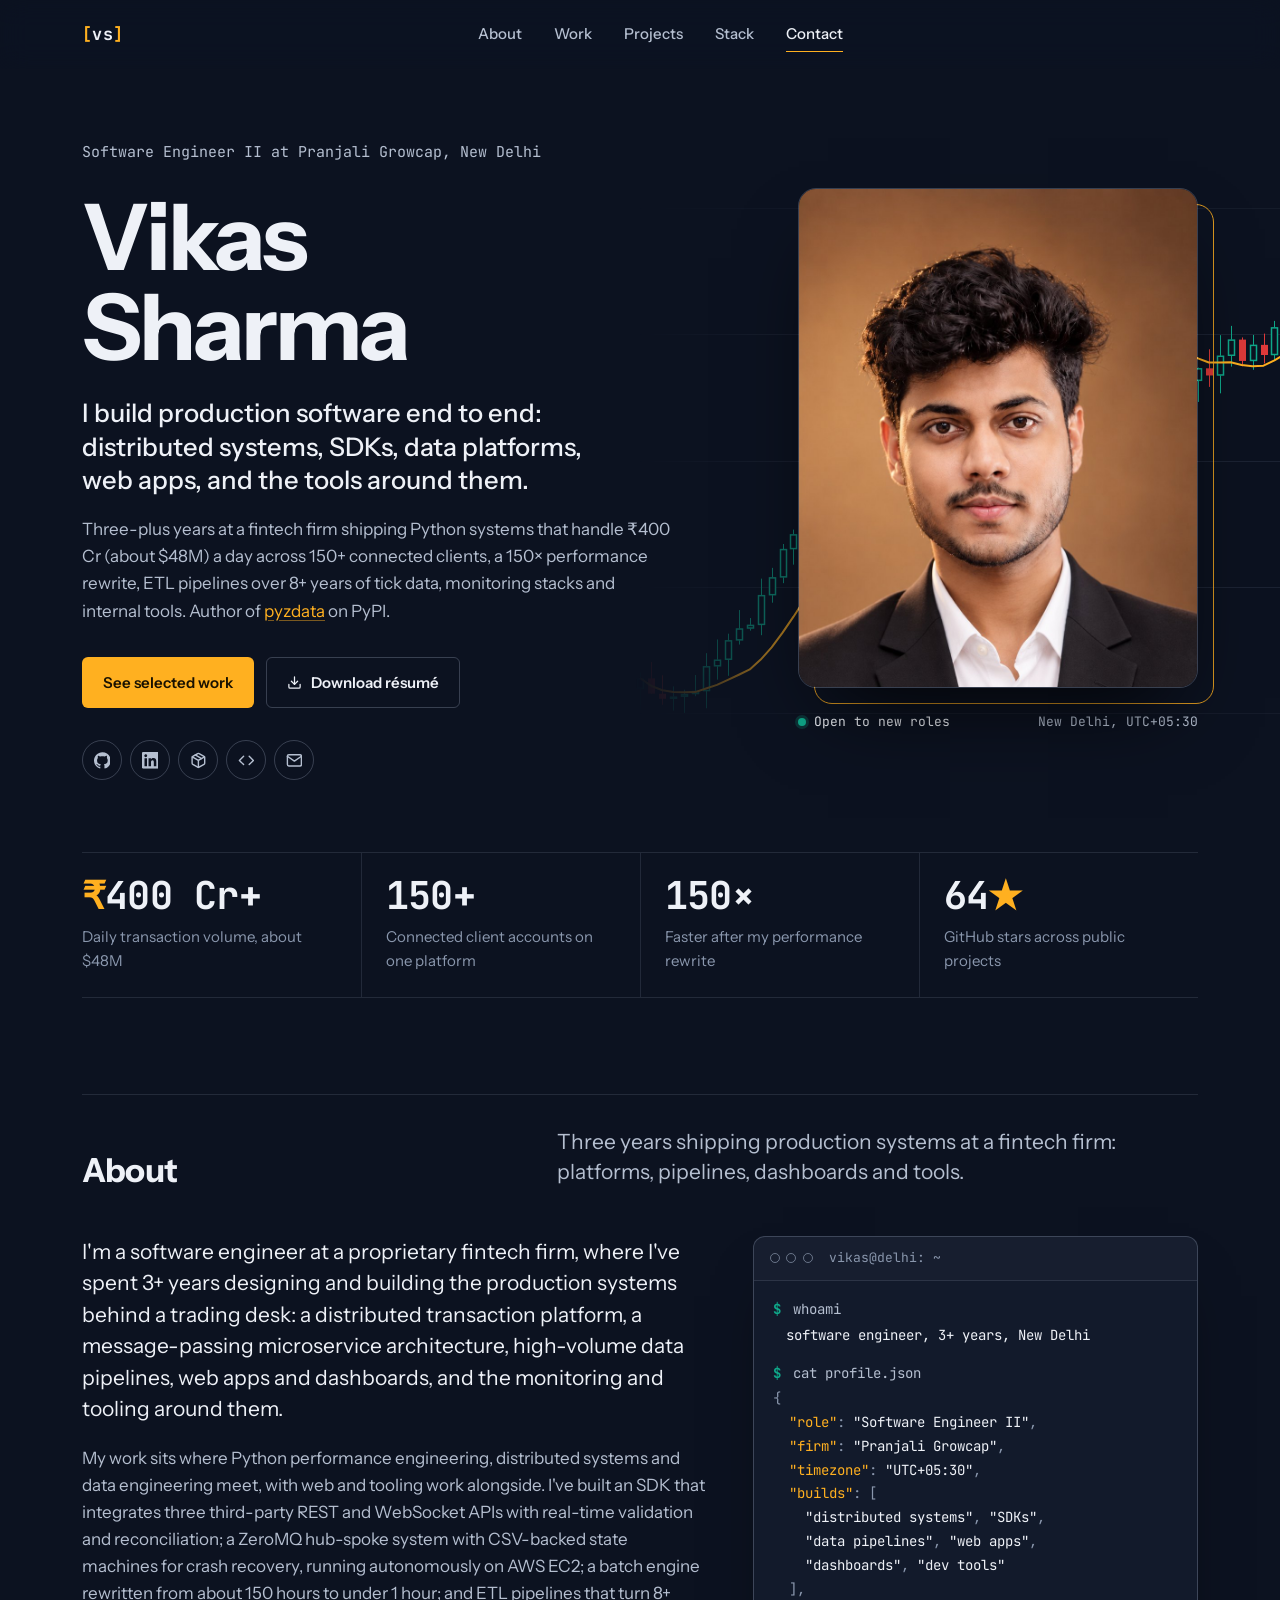
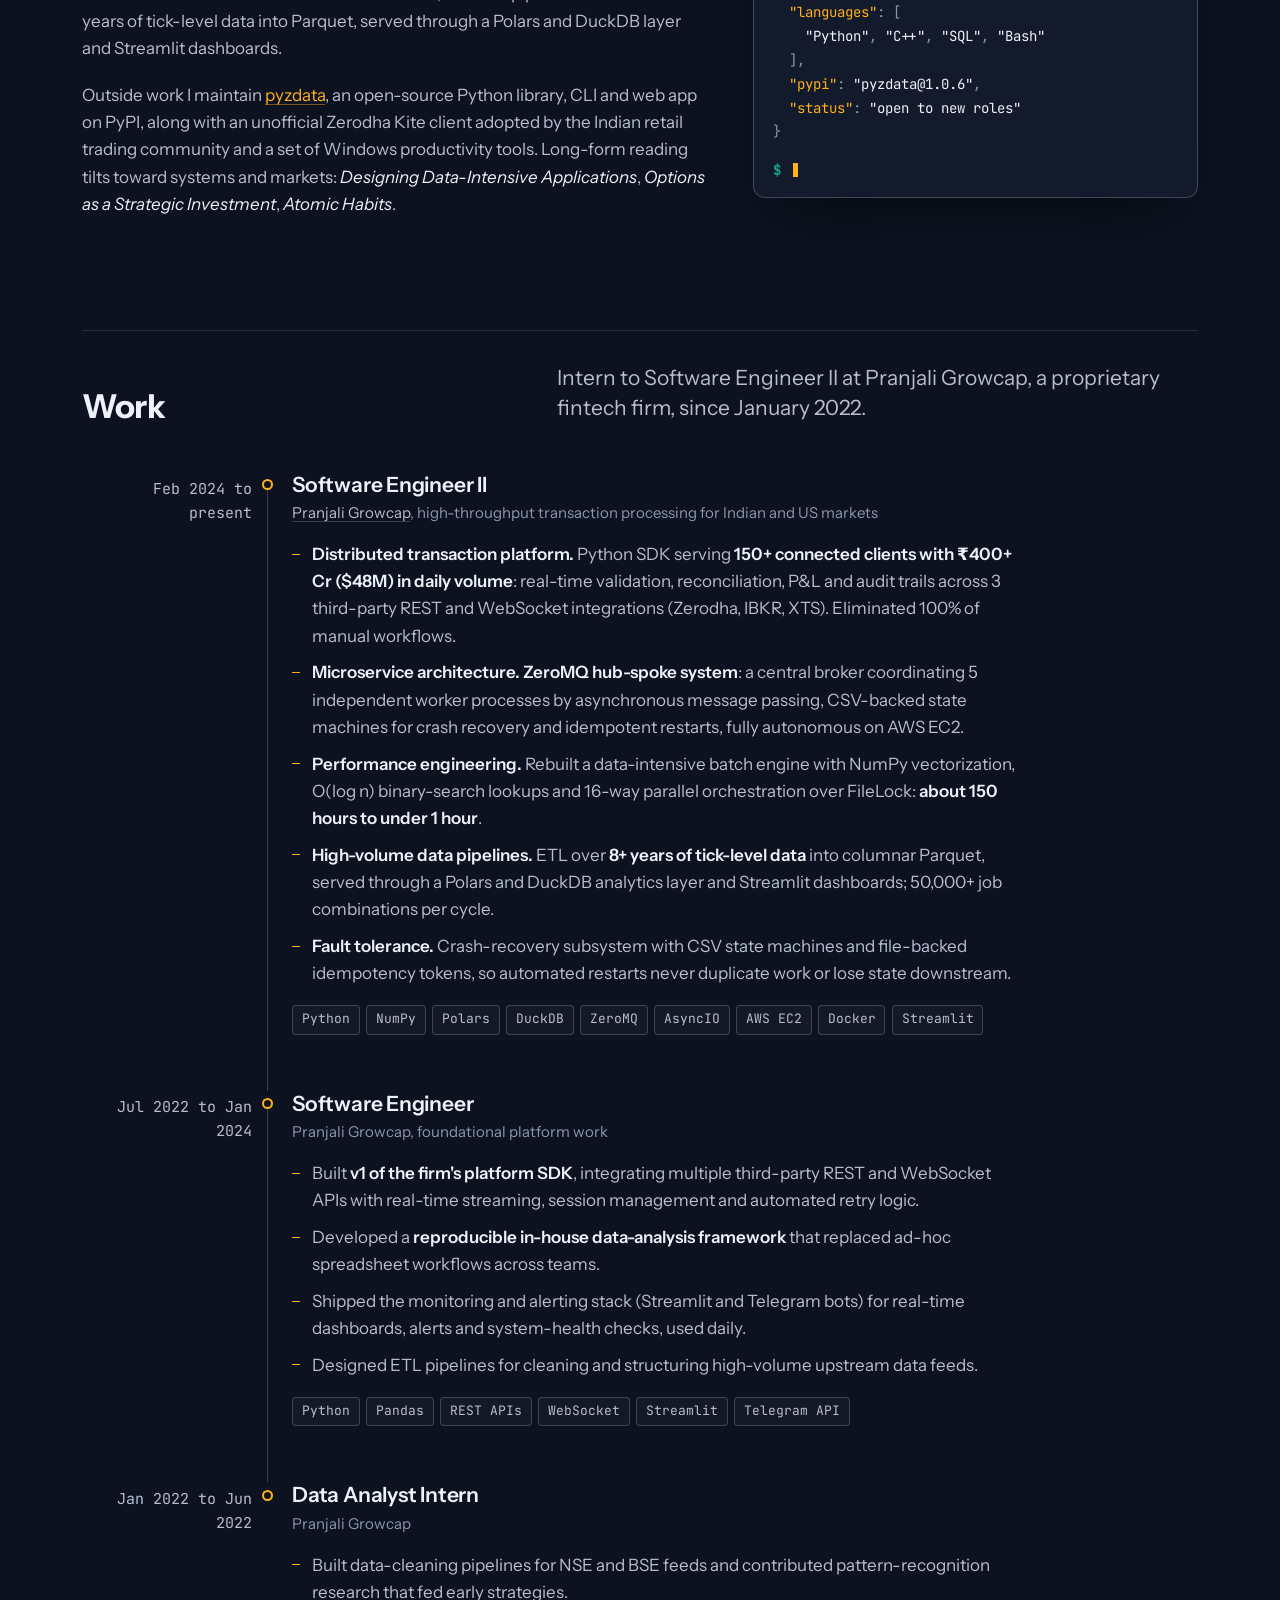
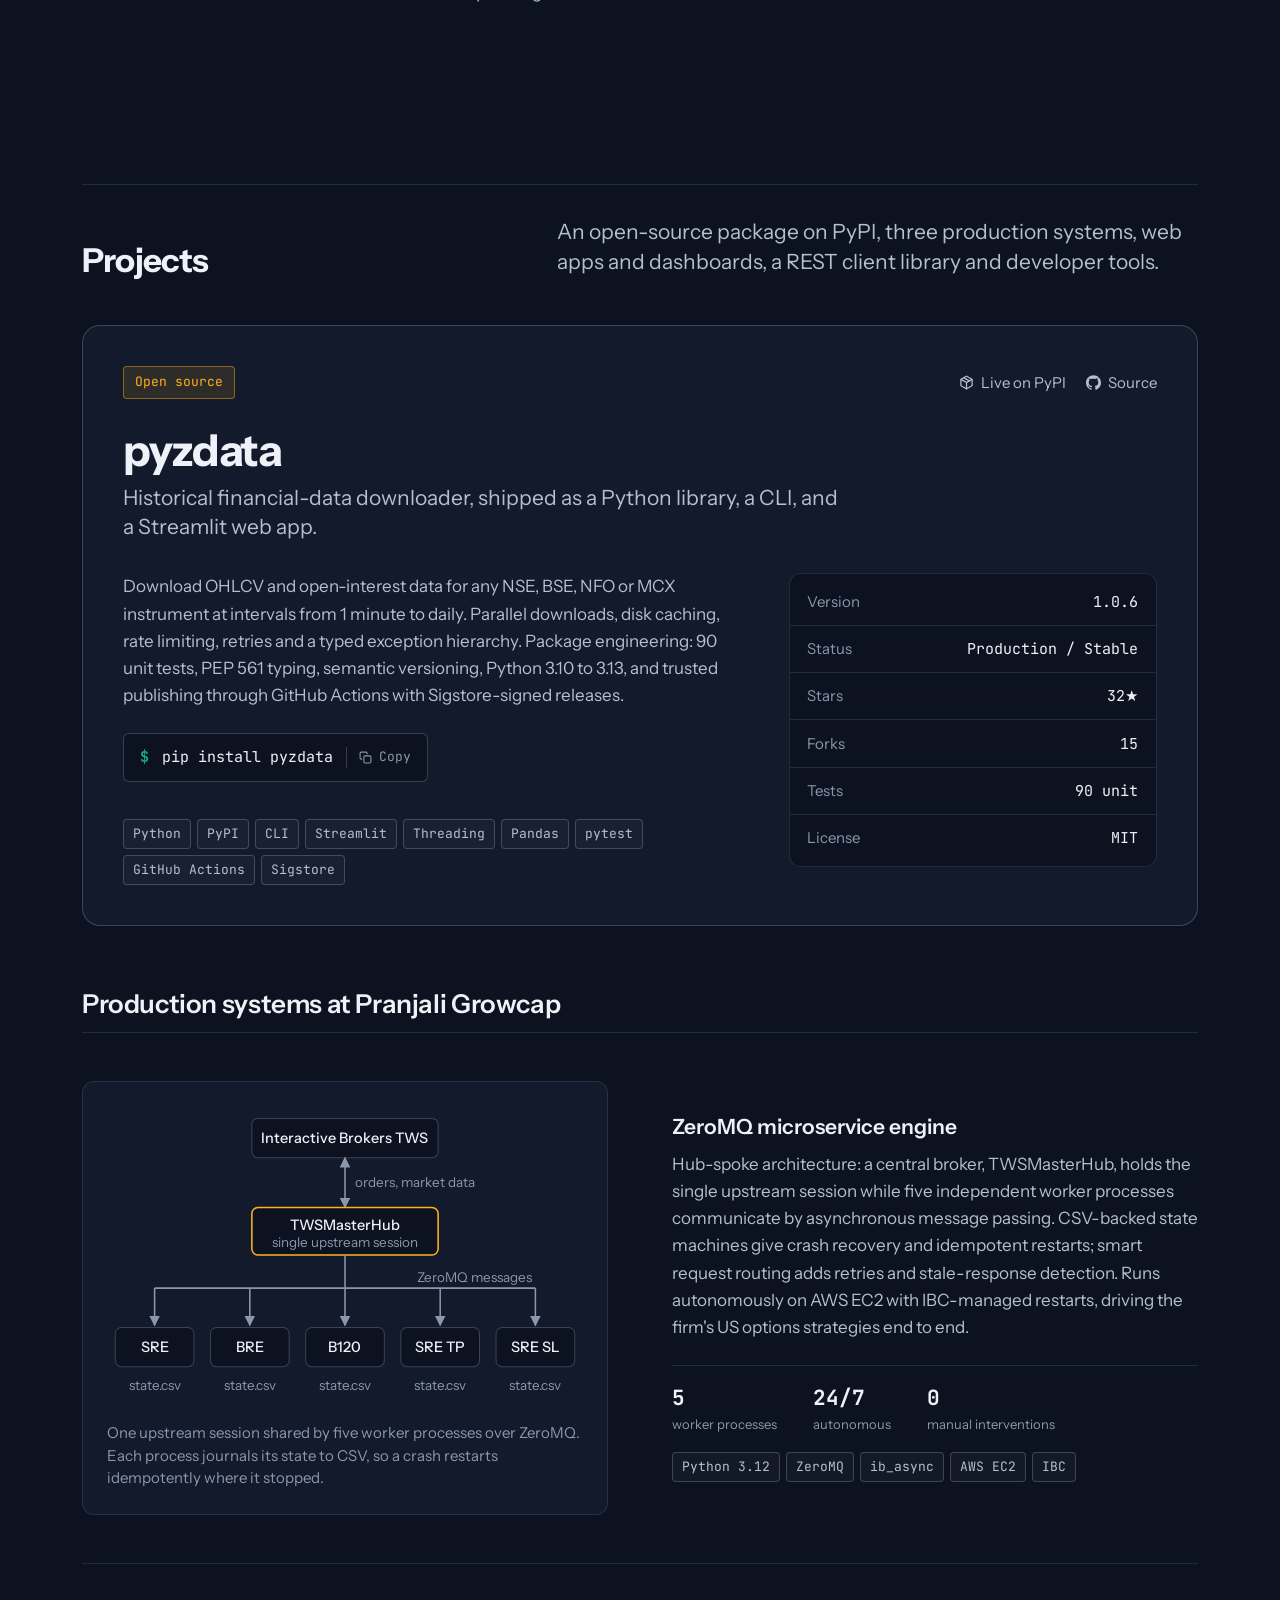
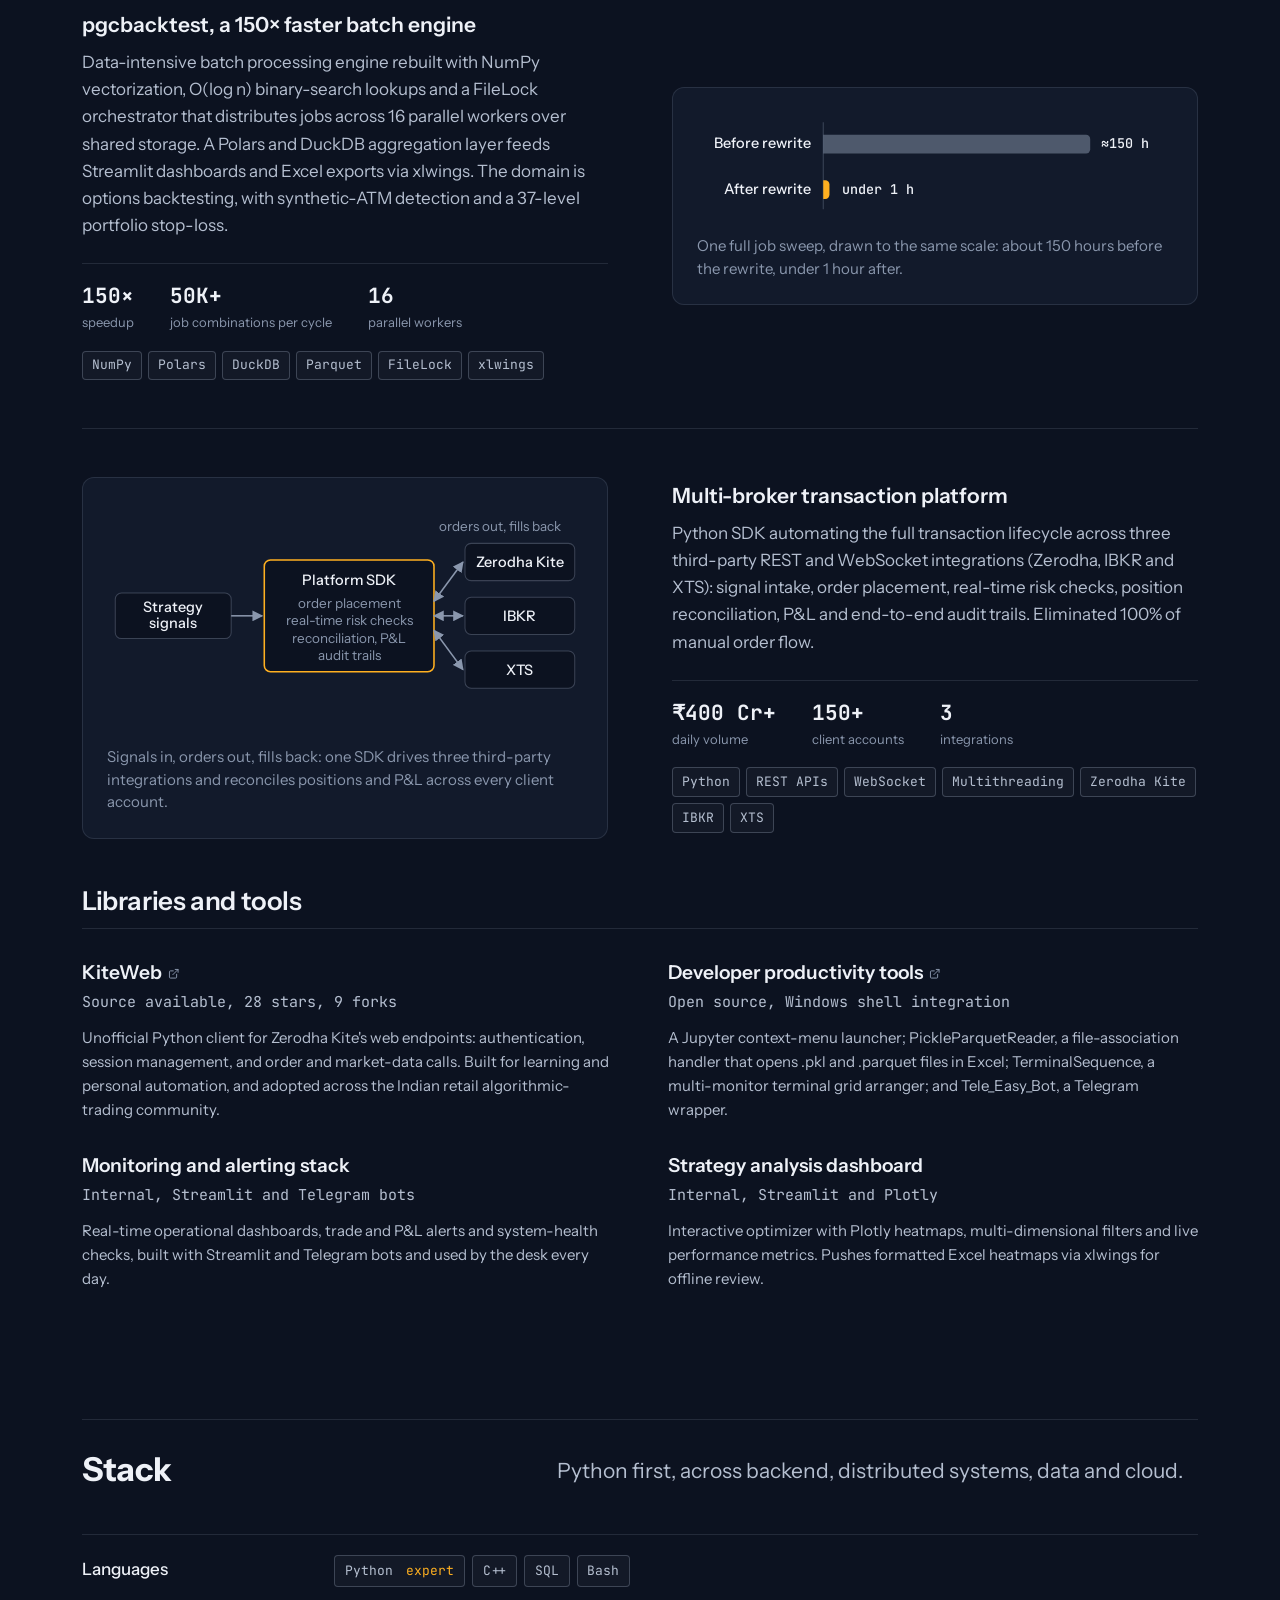
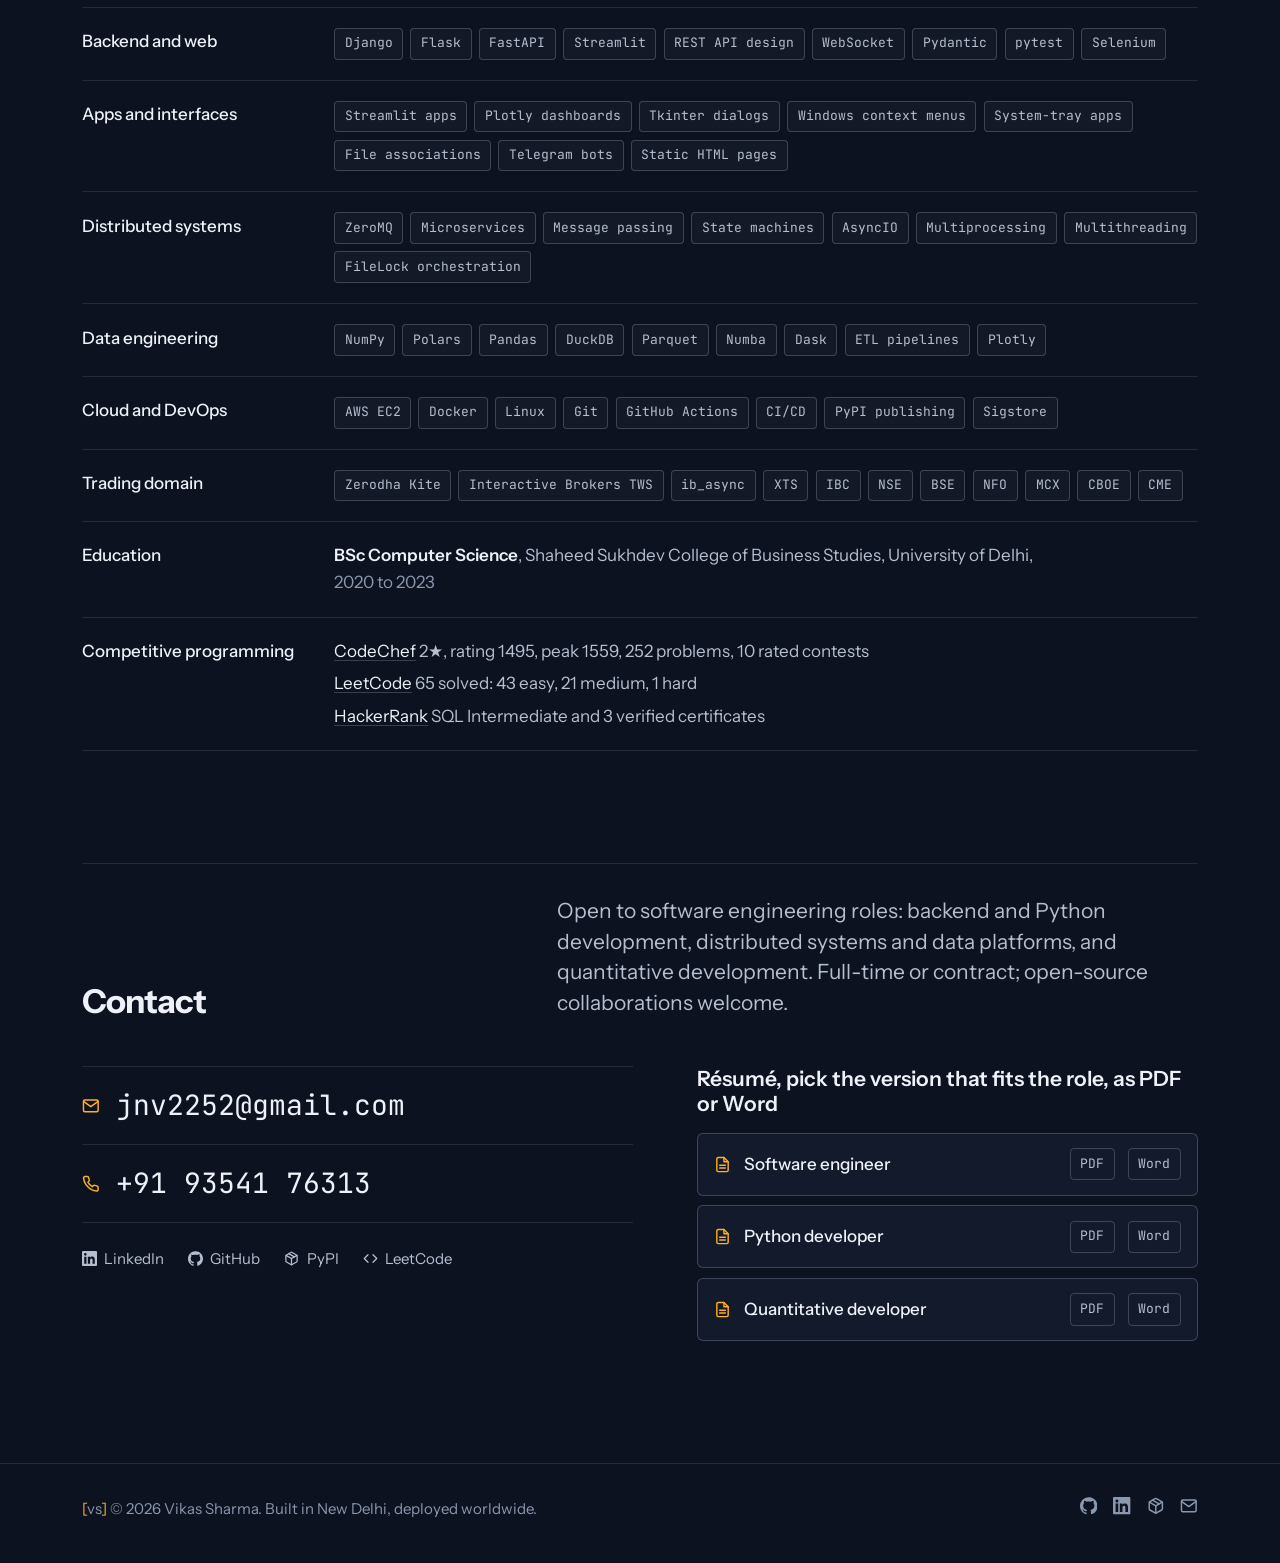
==== commit 7291d55d: "Label KiteWeb as source-available, matching its licence" ====
--- a/index.html
+++ b/index.html
@@ -121,7 +121,7 @@
           <div class="cell"><dt>Daily transaction volume, about $48M</dt><dd><span class="cur">₹</span>400 Cr+</dd></div>
           <div class="cell"><dt>Connected client accounts on one platform</dt><dd>150+</dd></div>
           <div class="cell"><dt>Faster after my performance rewrite</dt><dd>150×</dd></div>
-          <div class="cell"><dt>GitHub stars across open-source projects</dt><dd><span data-gh="stars-total">64</span><span class="star">★</span></dd></div>
+          <div class="cell"><dt>GitHub stars across public projects</dt><dd><span data-gh="stars-total">64</span><span class="star">★</span></dd></div>
         </dl>
       </div>
     </section>
@@ -410,7 +410,7 @@
         <ul class="more">
           <li>
             <h4><a href="https://github.com/vikassharma545/KiteWeb" target="_blank" rel="noopener">KiteWeb<svg class="icon" aria-hidden="true"><use href="#i-external"/></svg></a></h4>
-            <p class="more-meta">Open source, <span data-gh="stars:KiteWeb">28</span> stars, <span data-gh="forks:KiteWeb">9</span> forks</p>
+            <p class="more-meta">Source available, <span data-gh="stars:KiteWeb">28</span> stars, <span data-gh="forks:KiteWeb">9</span> forks</p>
             <p>Unofficial Python client for Zerodha Kite's web endpoints: authentication, session management, and order and market-data calls. Built for learning and personal automation, and adopted across the Indian retail algorithmic-trading community.</p>
           </li>
           <li>
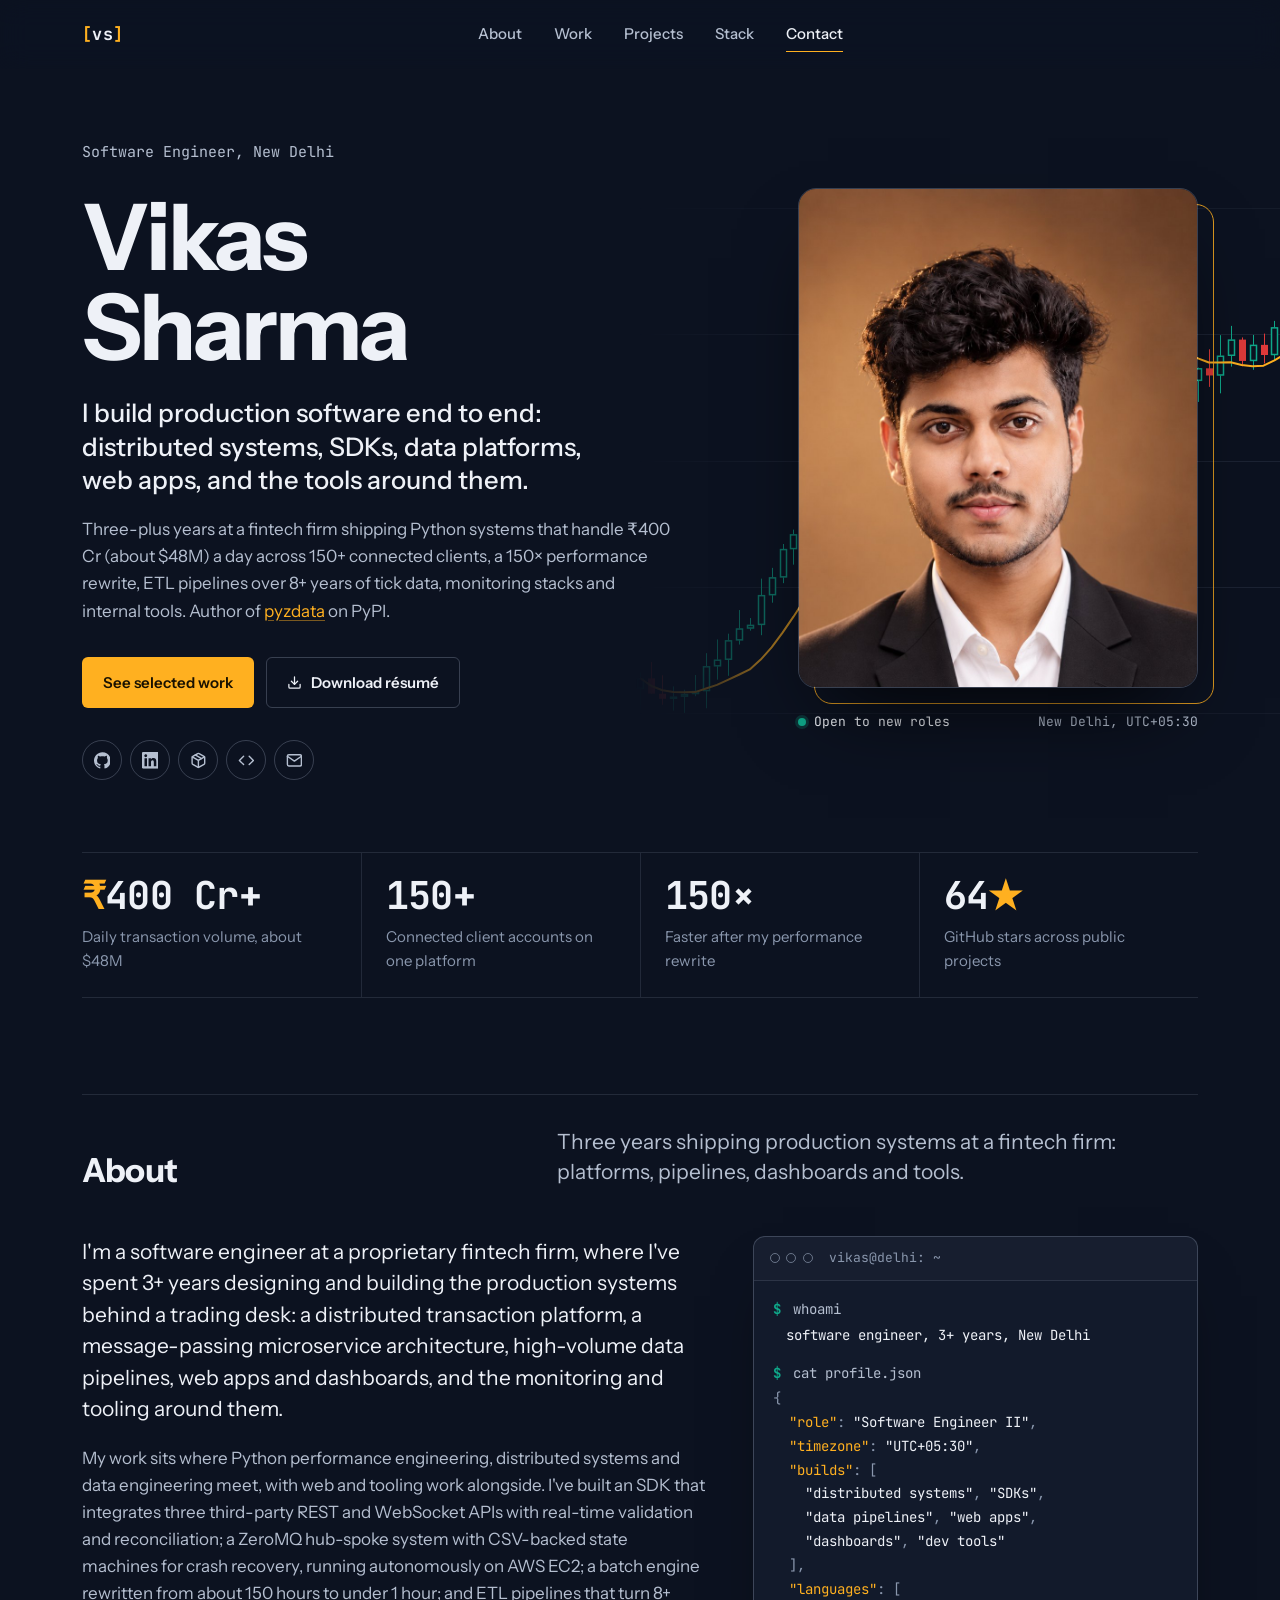
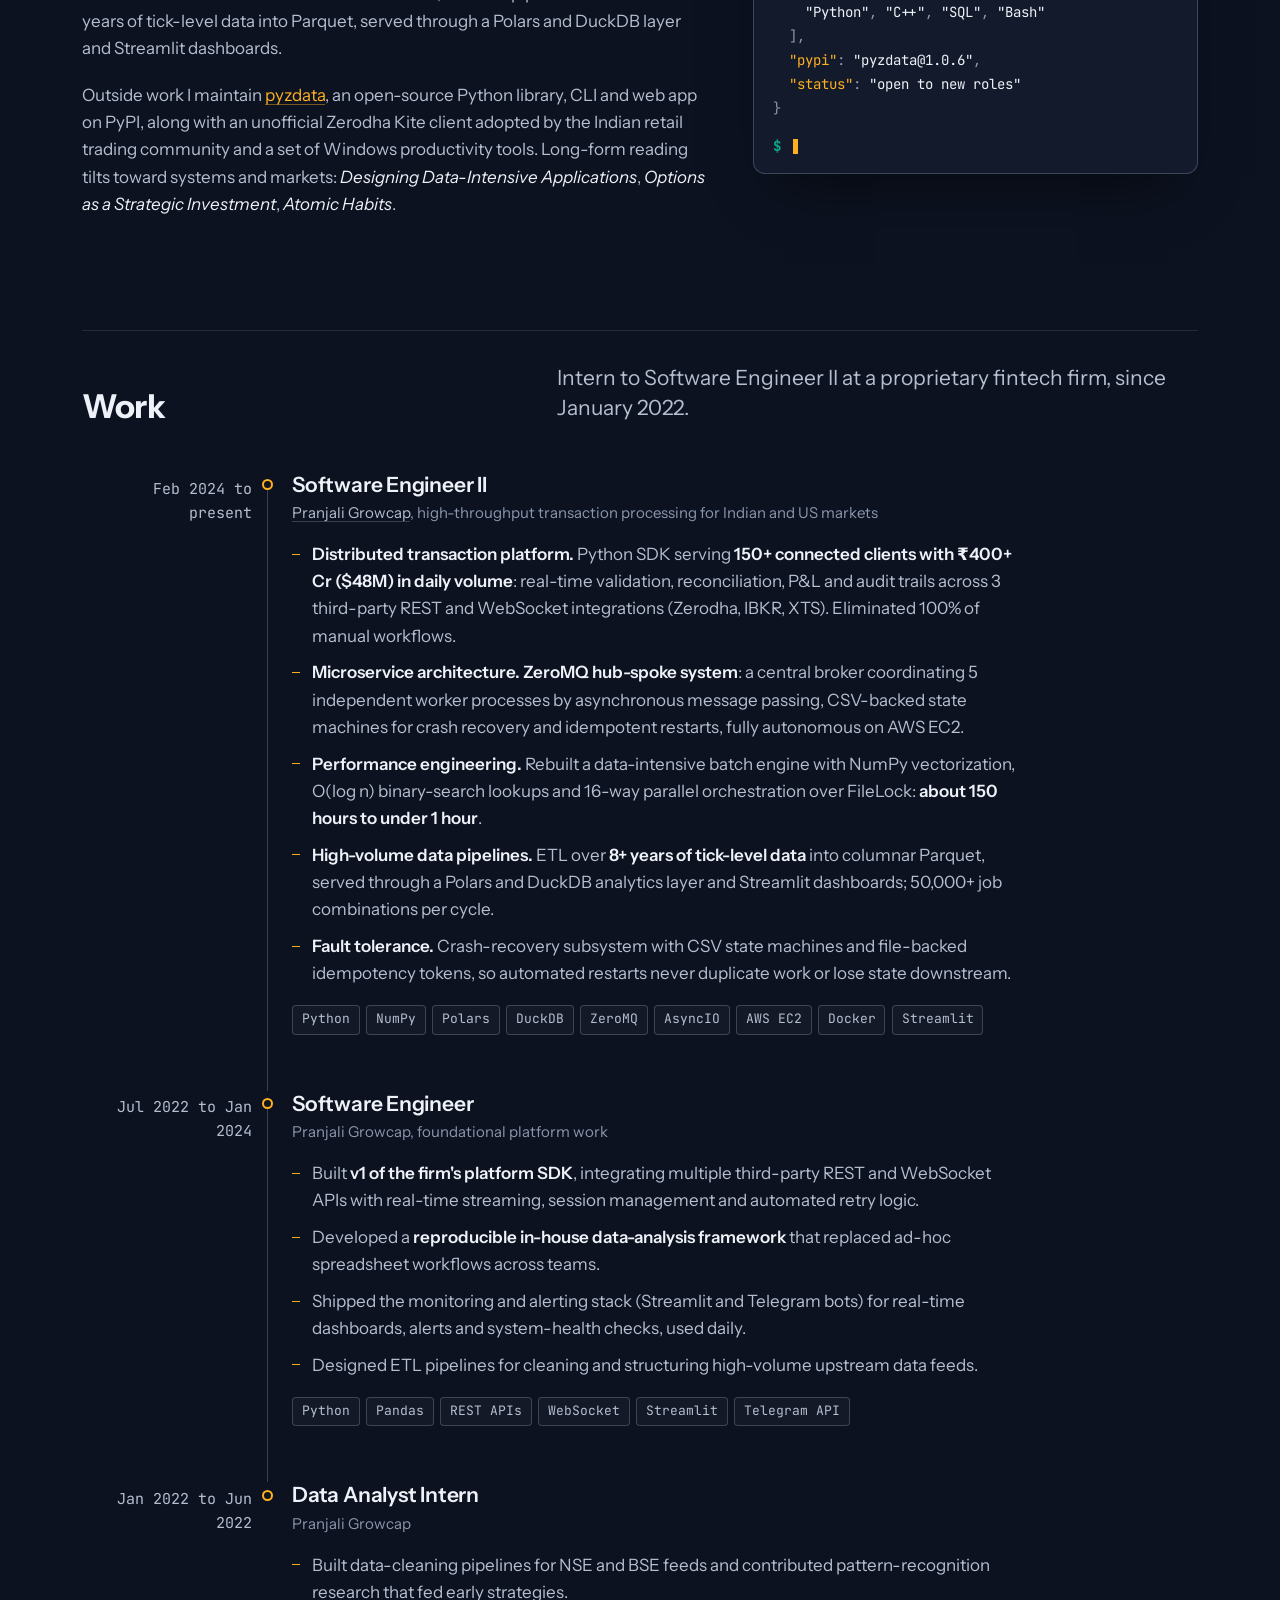
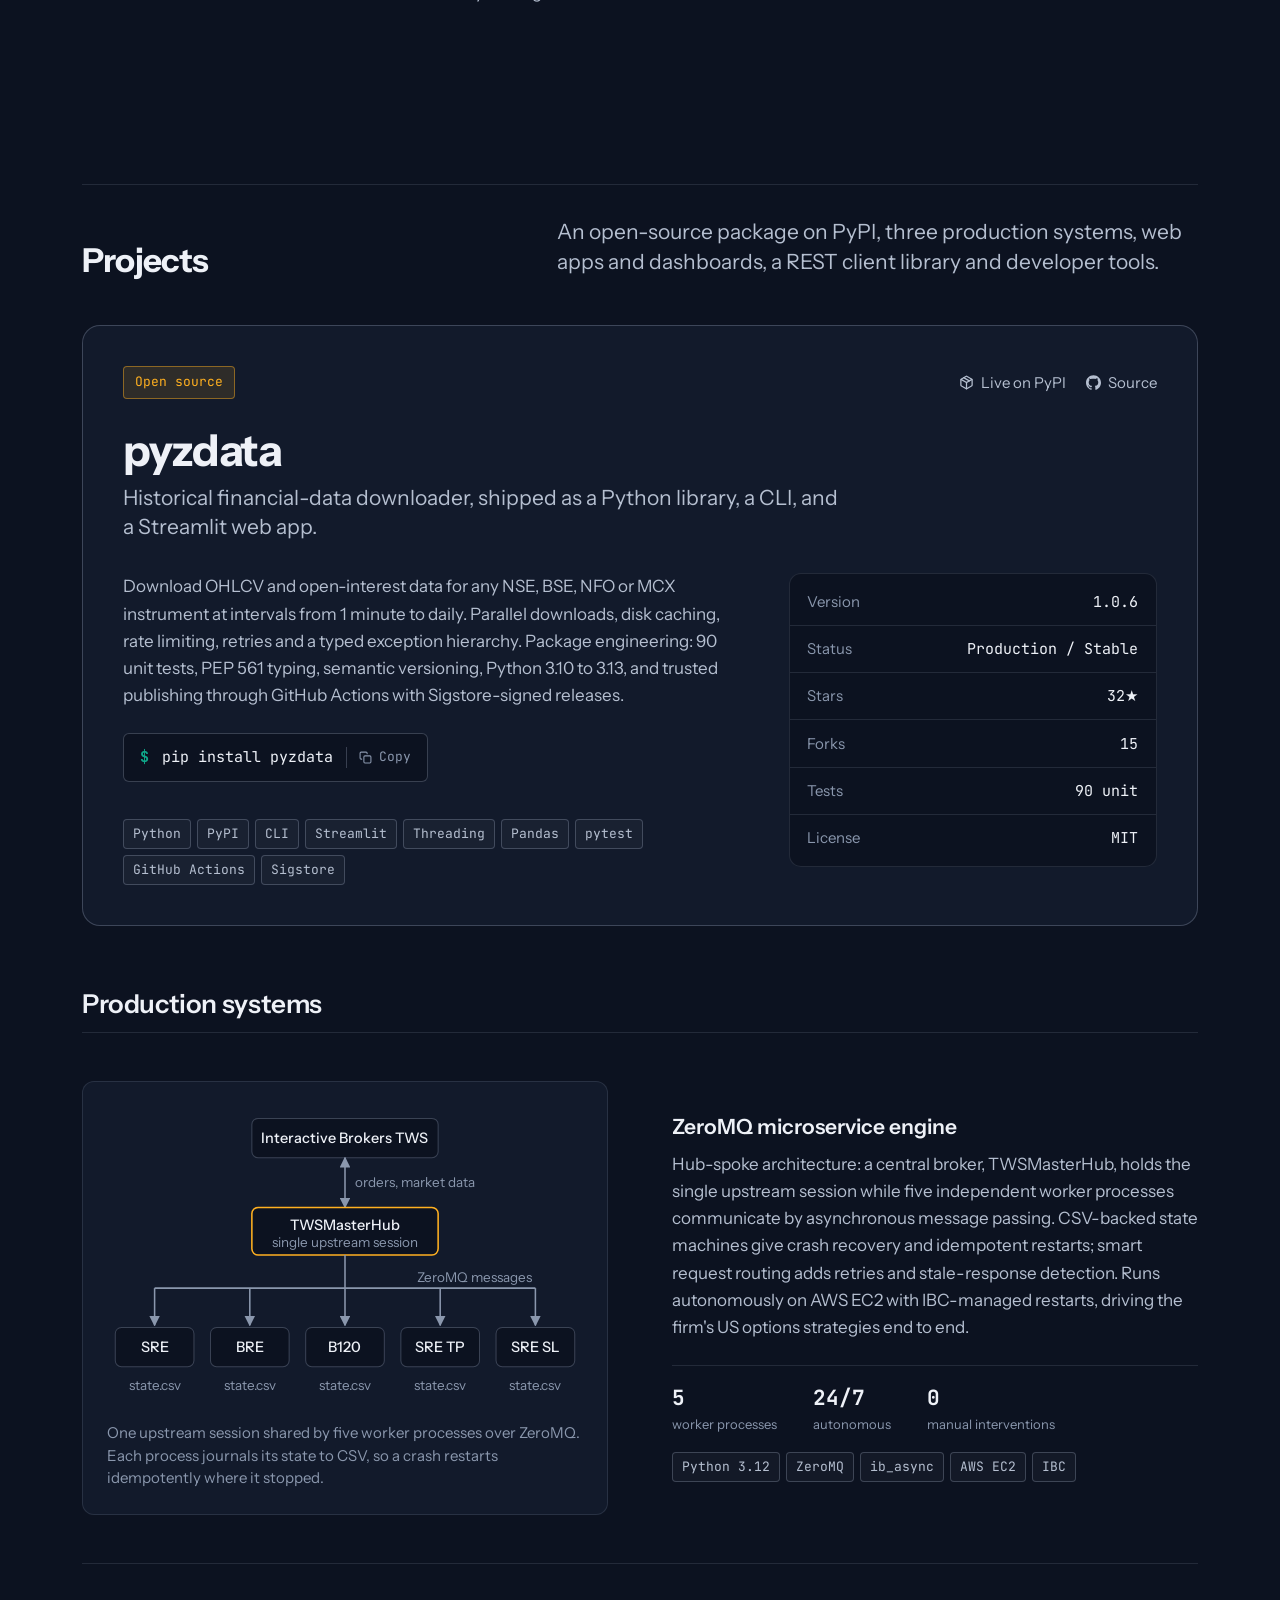
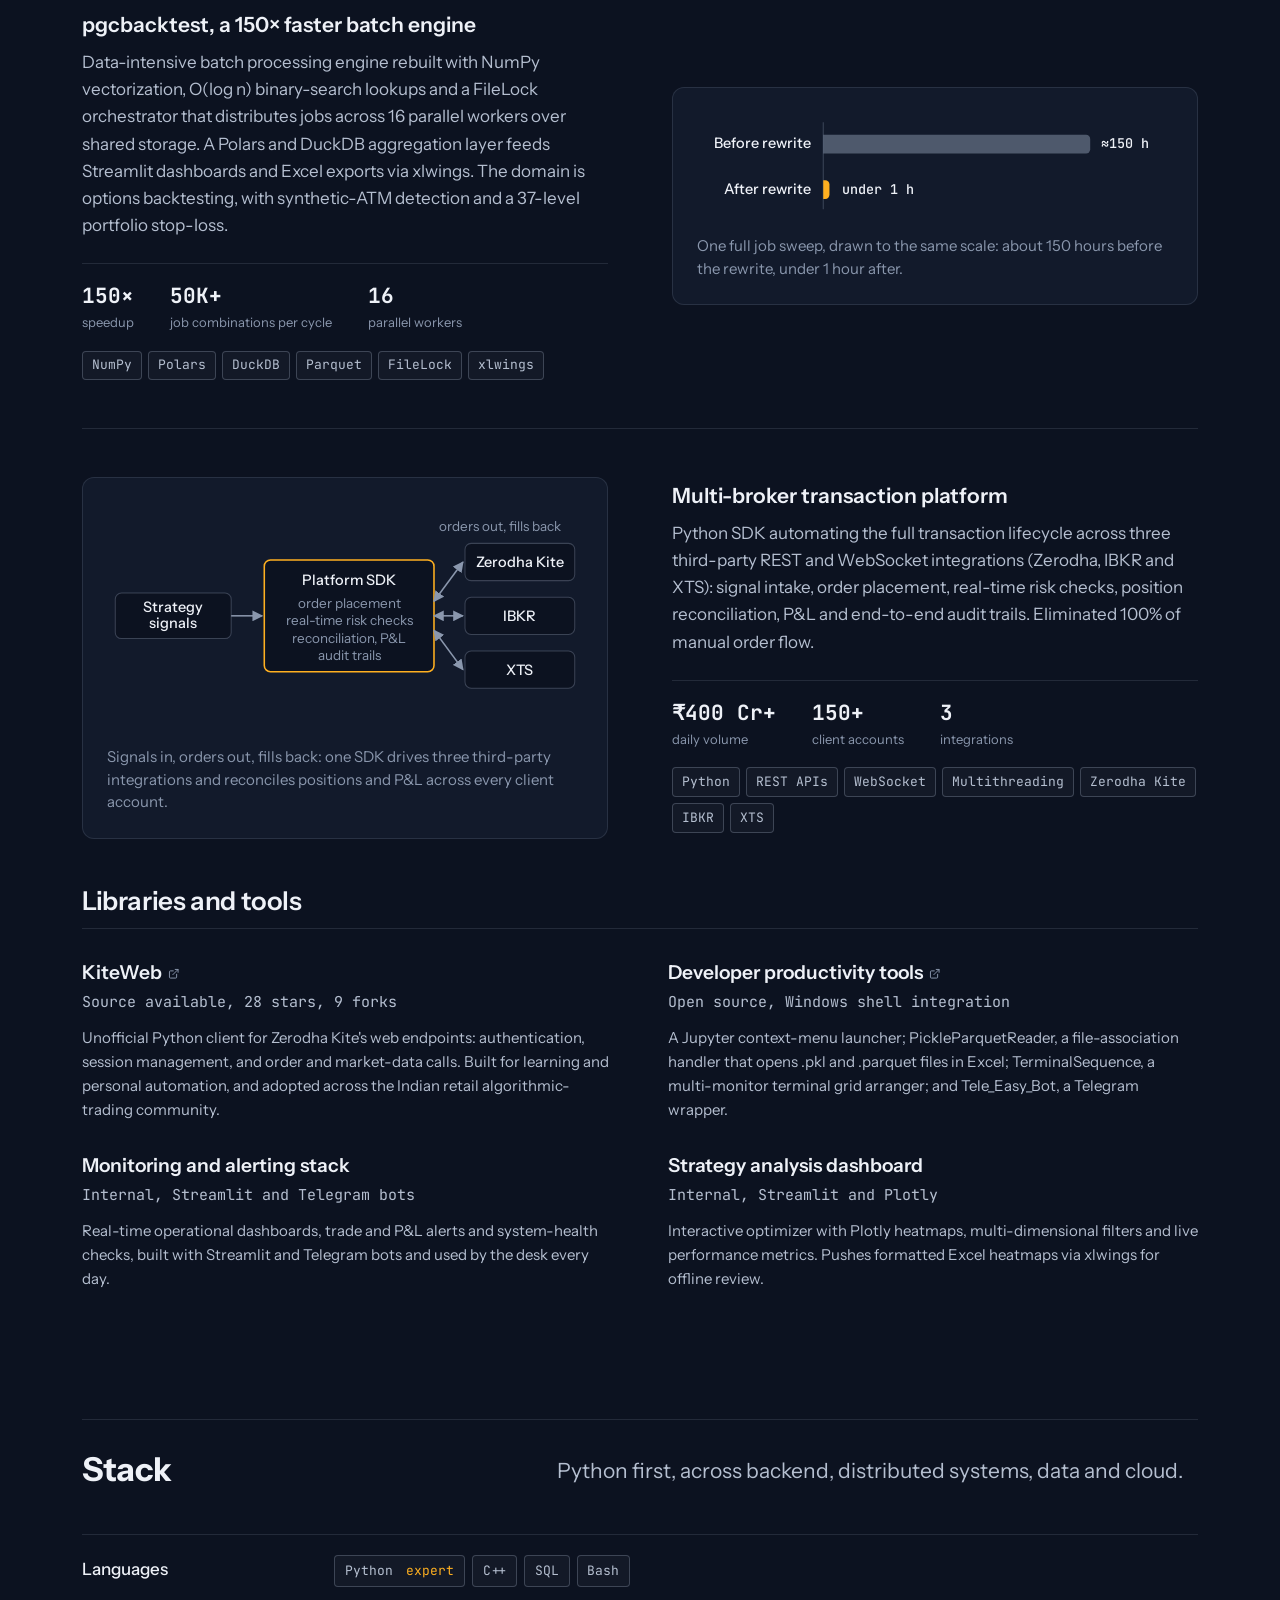
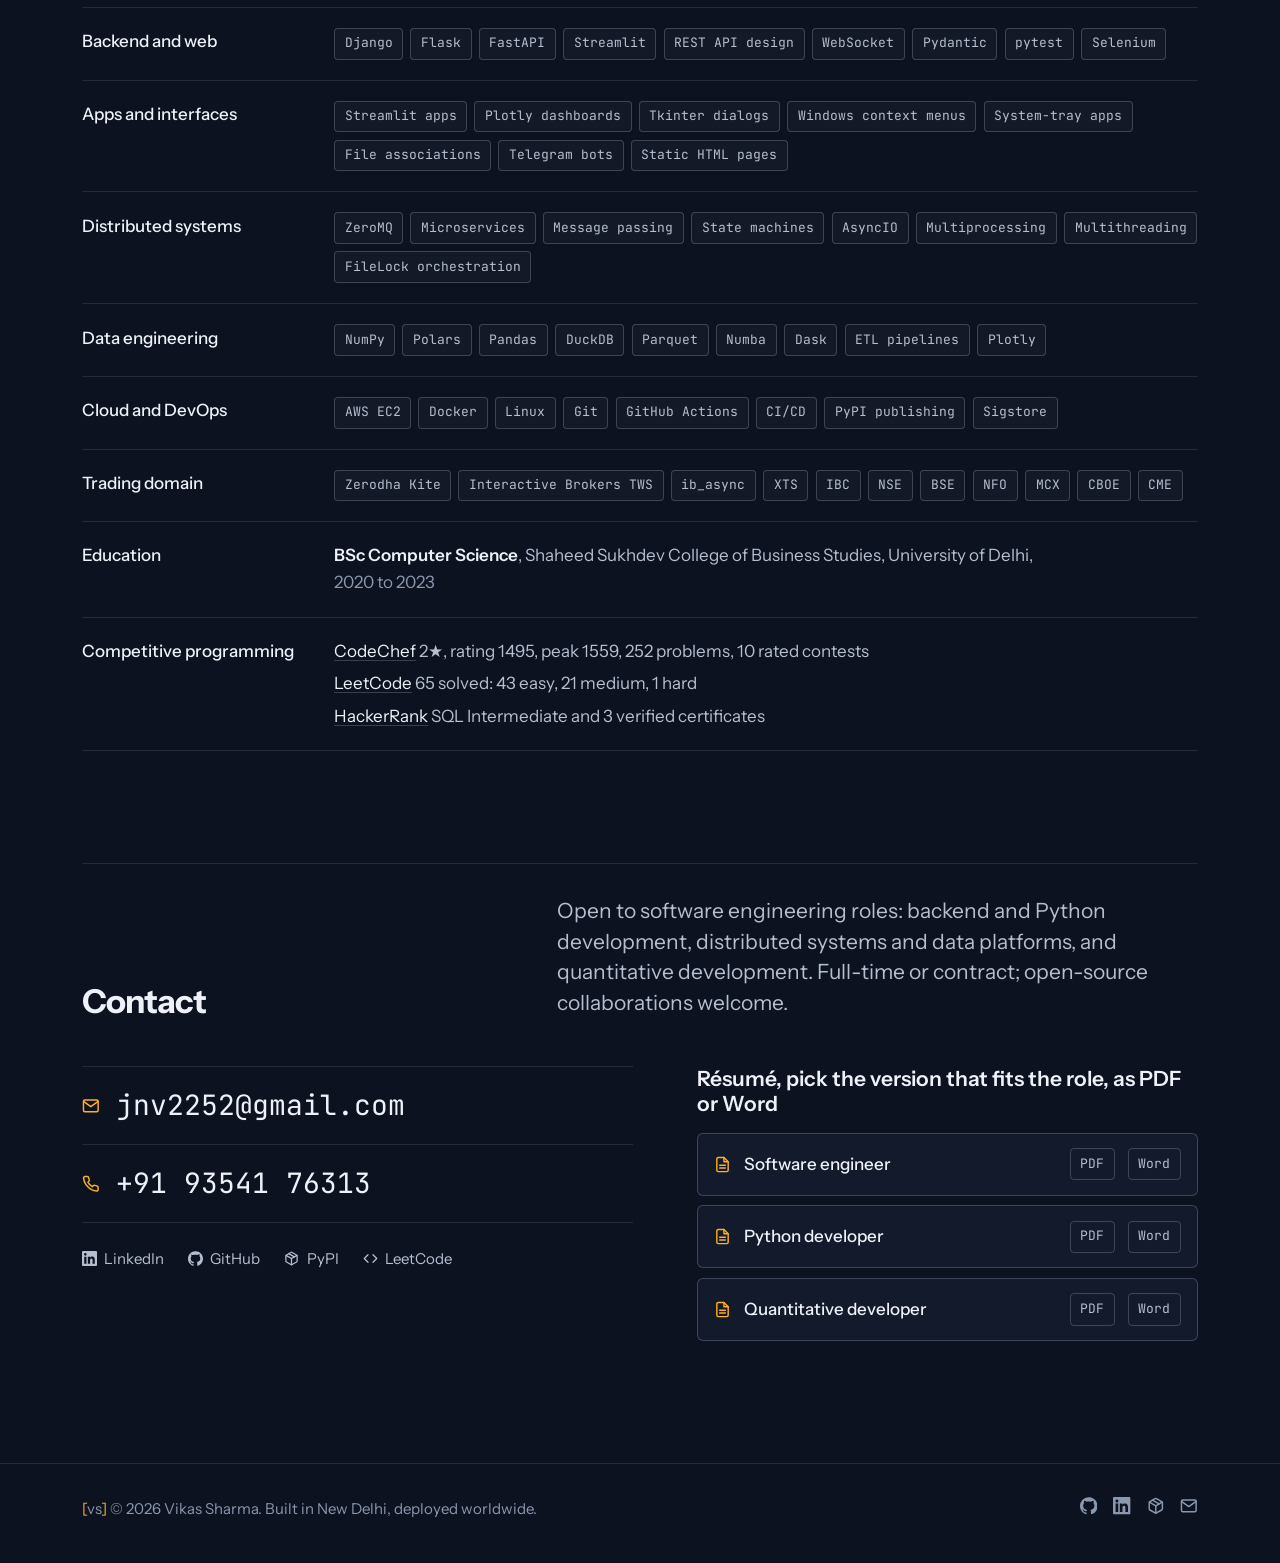
==== commit ad9ec018: "Lead with the role rather than the employer; keep the company in work history only" ====
--- a/index.html
+++ b/index.html
@@ -83,7 +83,7 @@
       <div class="container">
         <div class="hero-grid">
           <div class="hero-copy">
-            <p class="hero-pre">Software Engineer II at Pranjali Growcap, New Delhi</p>
+            <p class="hero-pre">Software Engineer, New Delhi</p>
             <h1 id="hero-name">Vikas<br />Sharma</h1>
             <p class="hero-statement">I build production software end to end: distributed systems, SDKs, data platforms, web apps, and the tools around them.</p>
             <p class="hero-bio">
@@ -158,7 +158,6 @@
               <div class="t-line"><span class="t-prompt">$</span> cat profile.json</div>
 <pre class="t-json">{
   <span class="k">"role"</span>: <span class="v">"Software Engineer II"</span>,
-  <span class="k">"firm"</span>: <span class="v">"Pranjali Growcap"</span>,
   <span class="k">"timezone"</span>: <span class="v">"UTC+05:30"</span>,
   <span class="k">"builds"</span>: [
     <span class="v">"distributed systems"</span>, <span class="v">"SDKs"</span>,
@@ -183,7 +182,7 @@
       <div class="container">
         <div class="section-head">
           <h2 id="work-title">Work</h2>
-          <p class="deck">Intern to Software Engineer II at Pranjali Growcap, a proprietary fintech firm, since January 2022.</p>
+          <p class="deck">Intern to Software Engineer II at a proprietary fintech firm, since January 2022.</p>
         </div>
 
         <ol class="timeline">
@@ -281,7 +280,7 @@
           </div>
         </article>
 
-        <h3 class="group-title">Production systems at Pranjali Growcap</h3>
+        <h3 class="group-title">Production systems</h3>
 
         <!-- System 1: message-passing engine -->
         <article class="system">
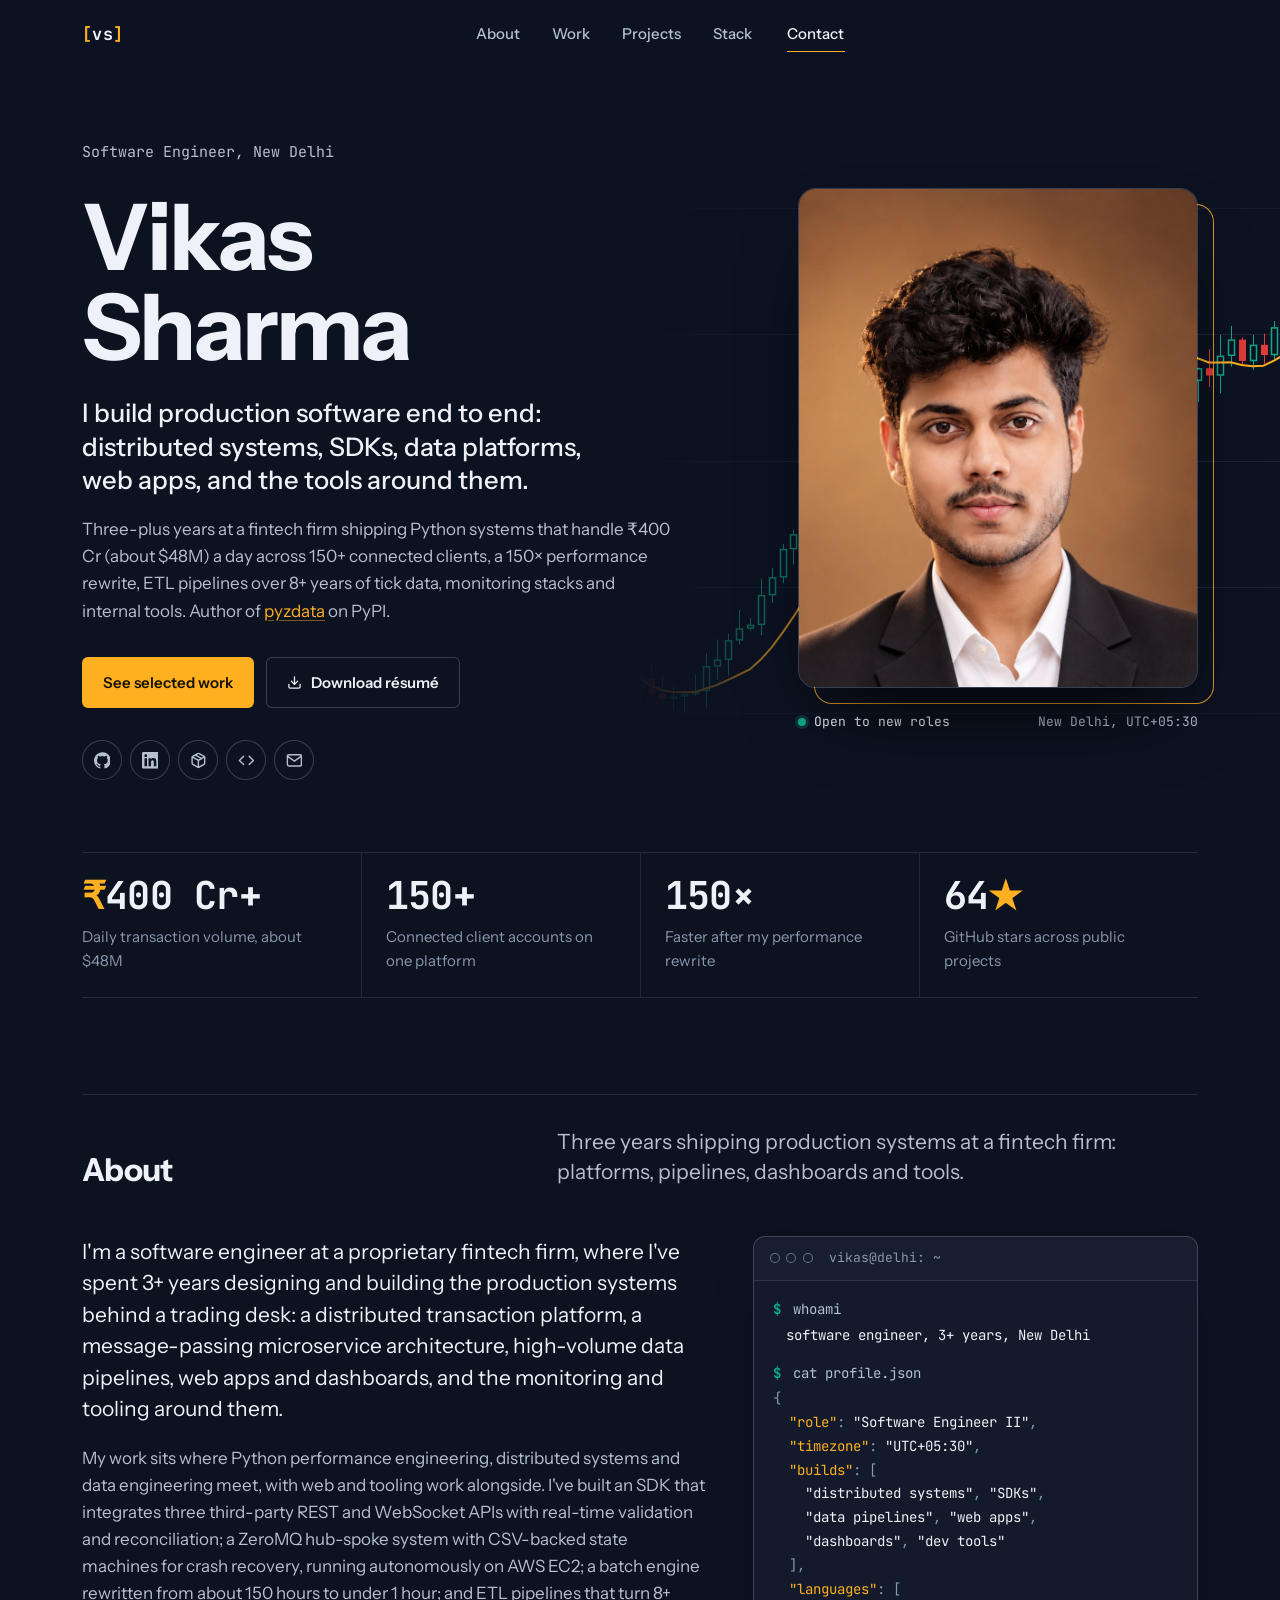
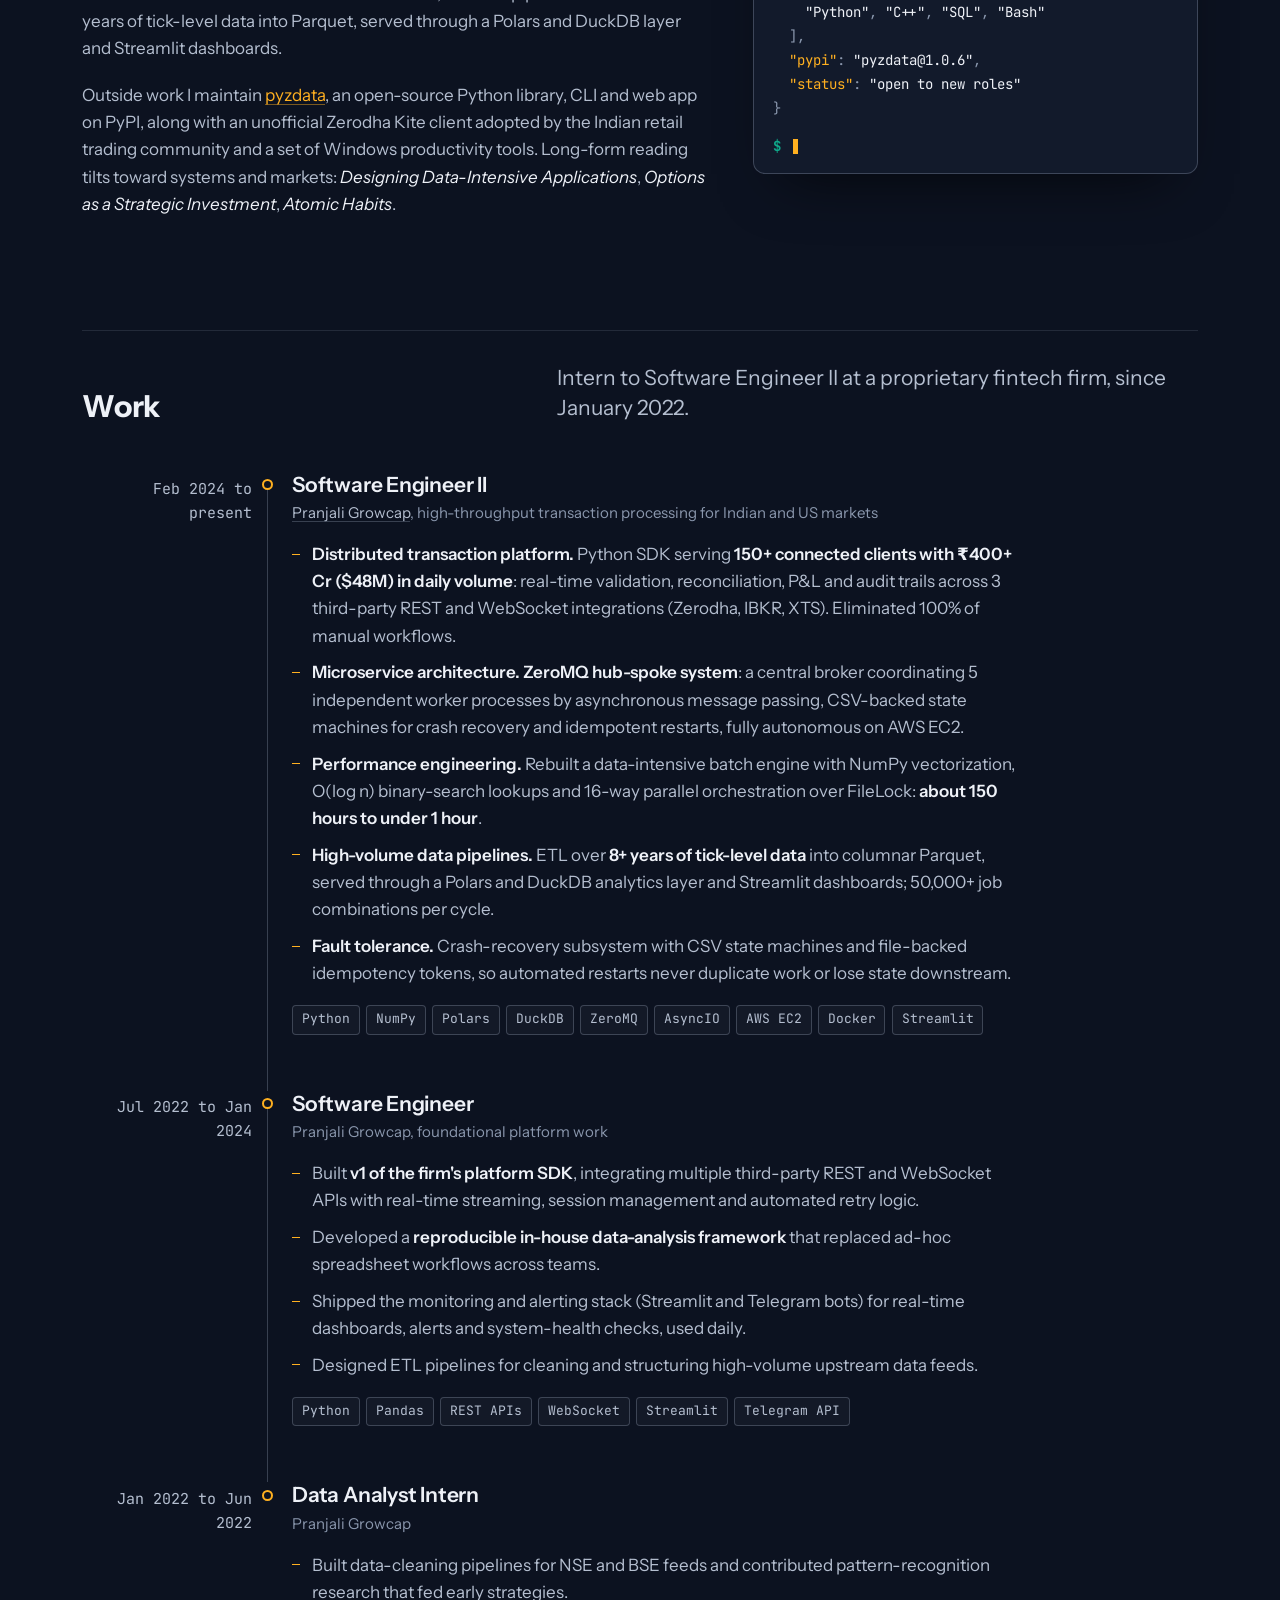
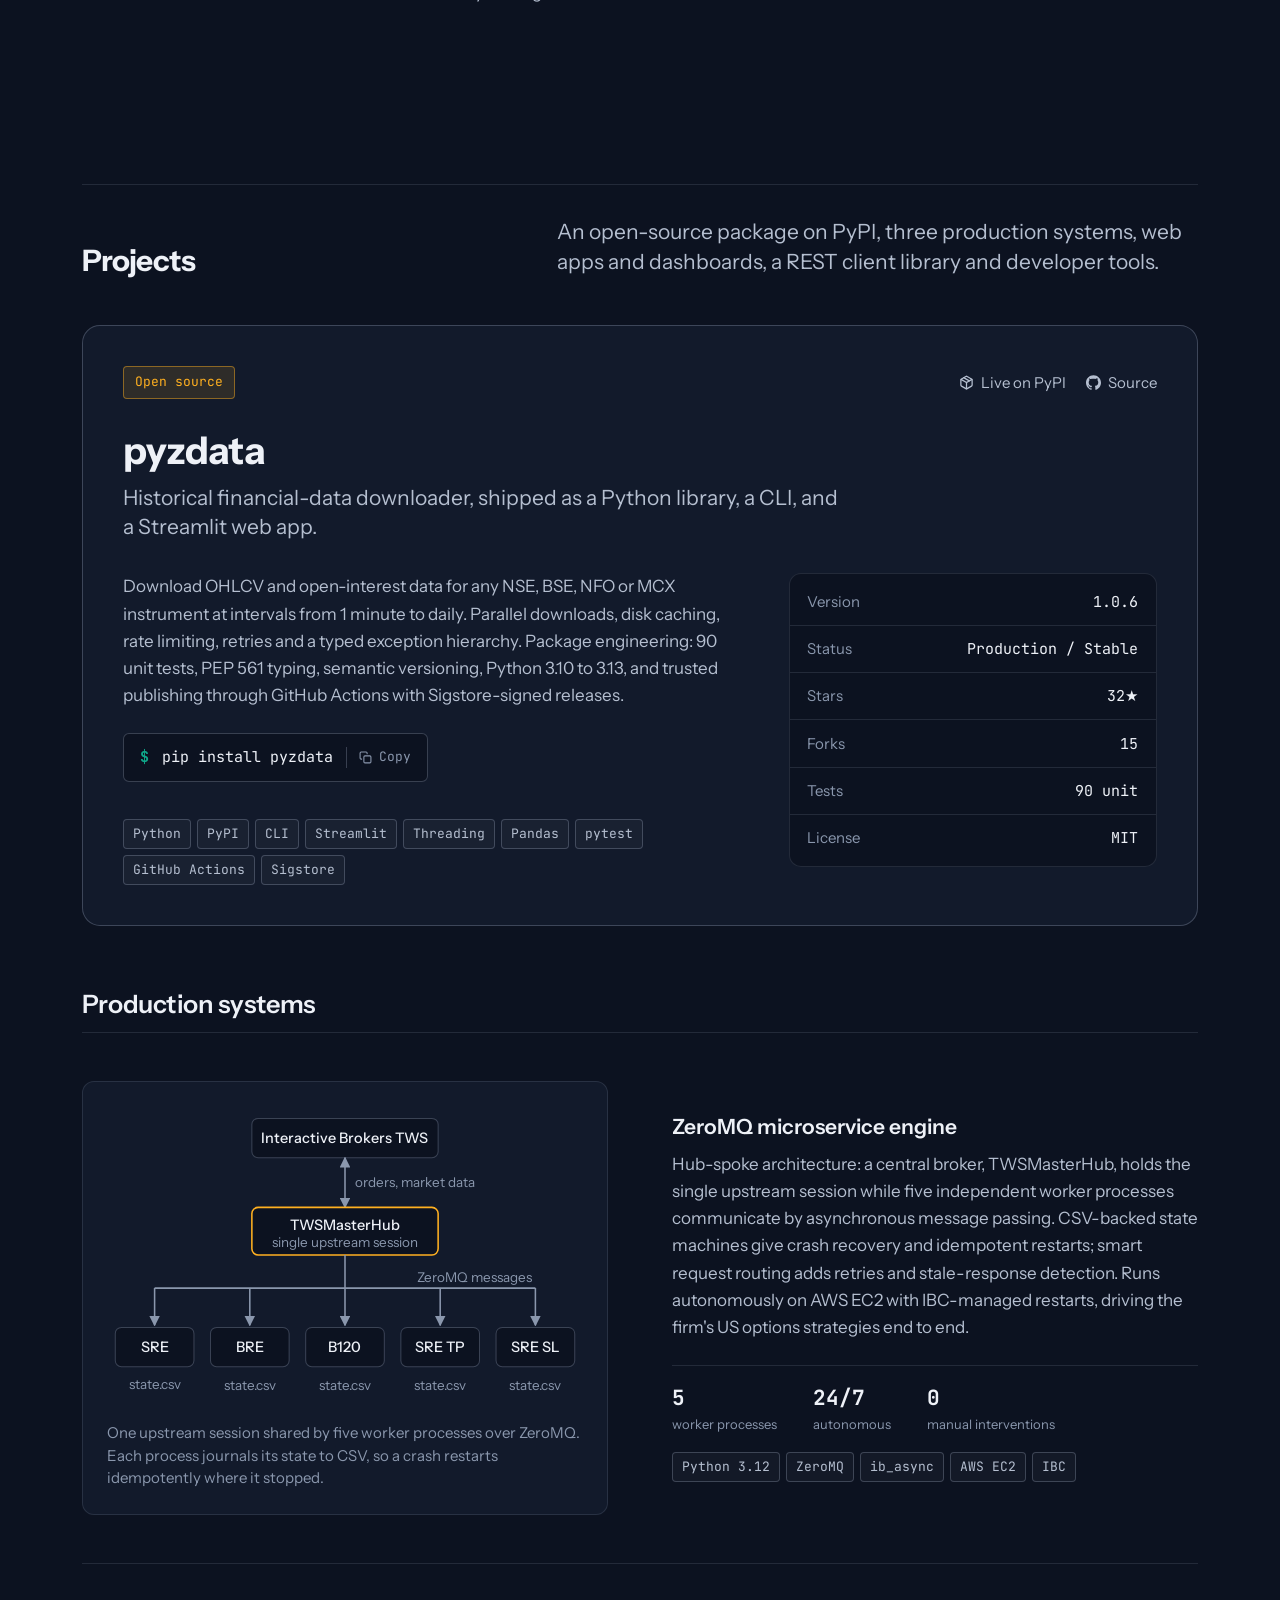
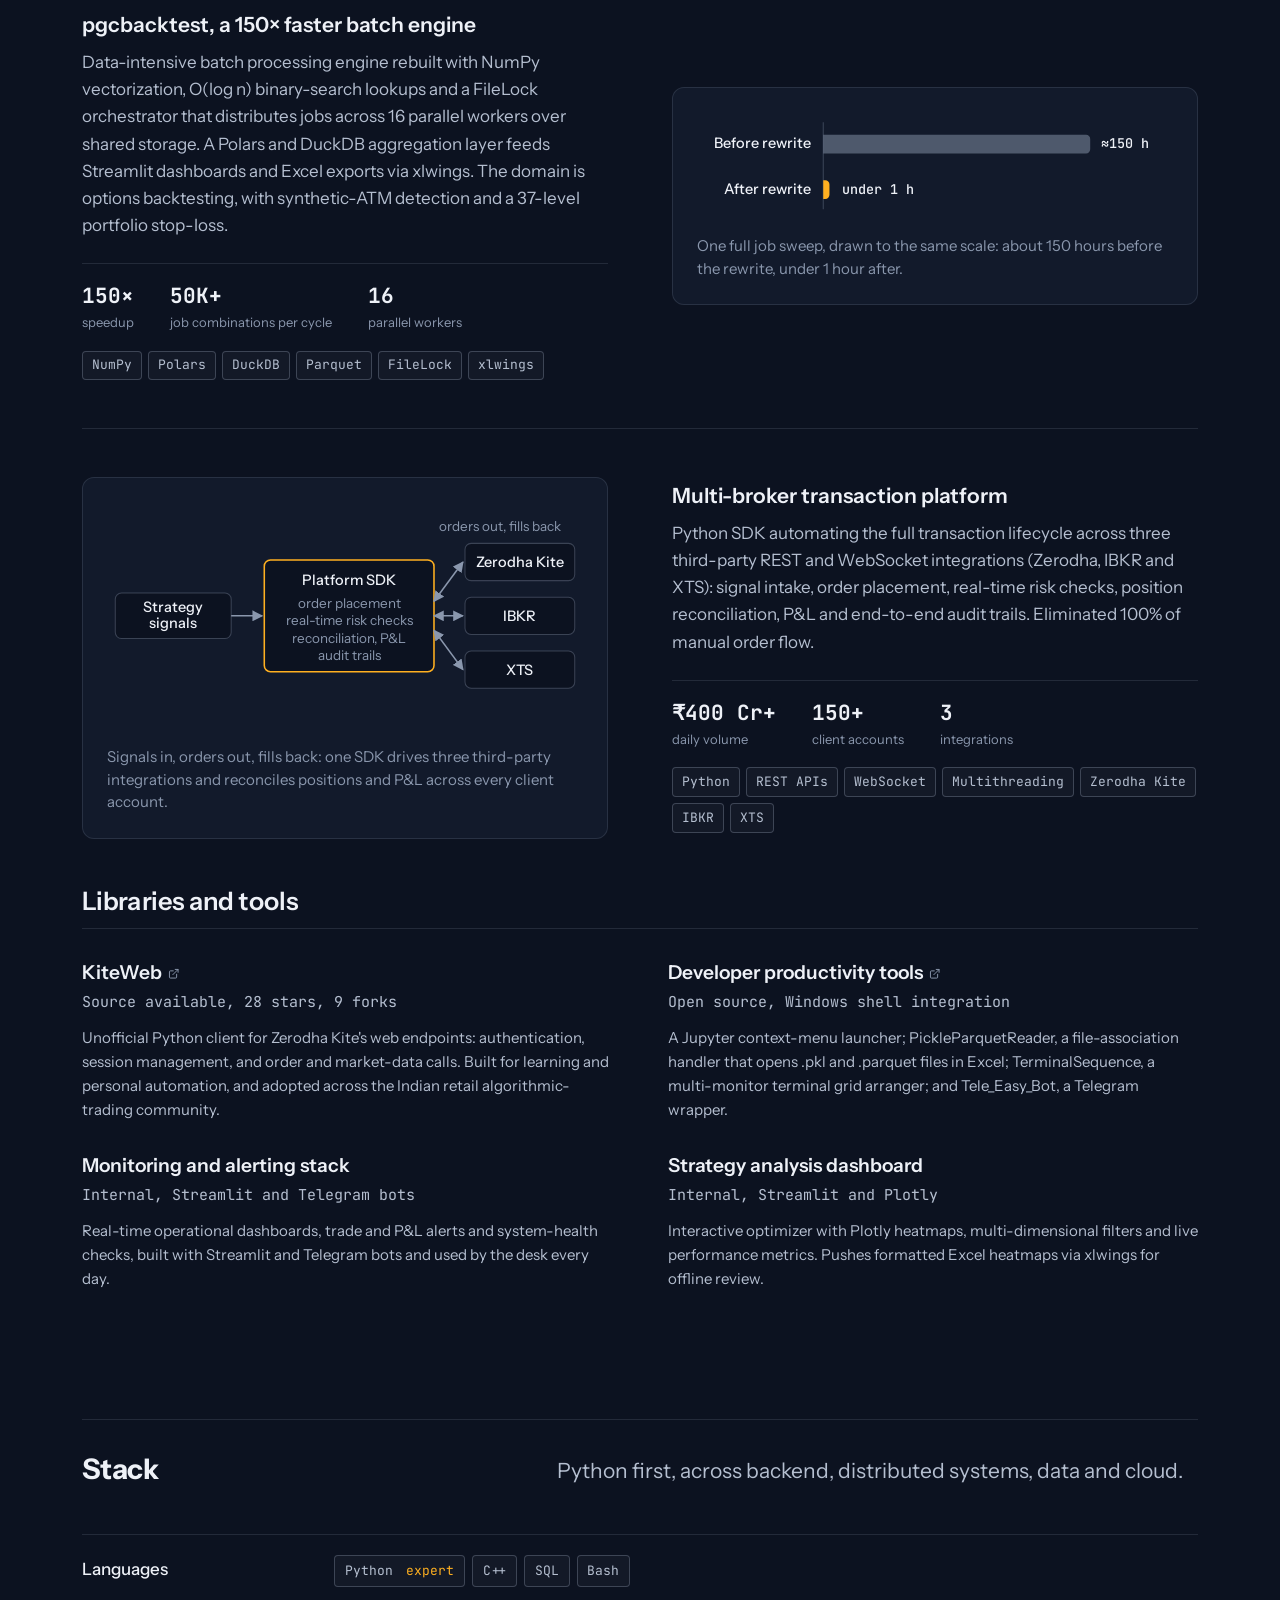
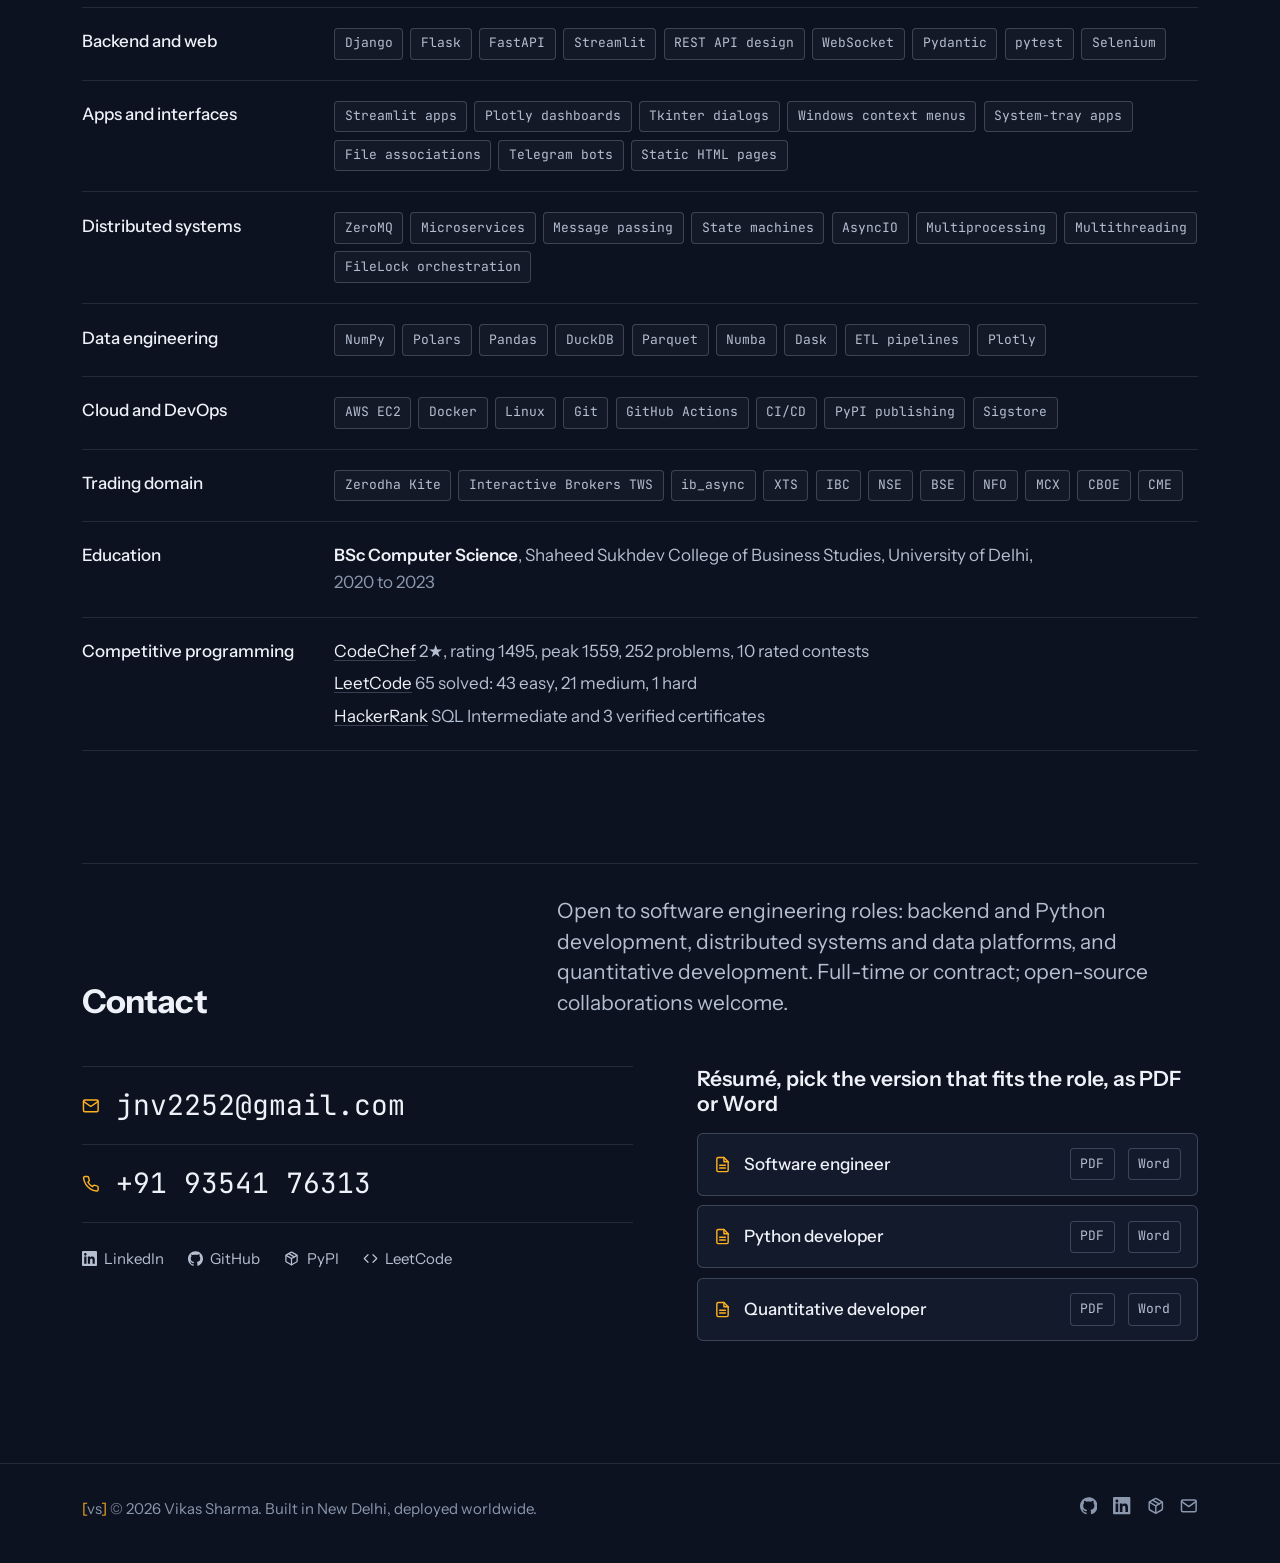
==== commit 605bccd7: "Add text and cursor effects in the style of lusion.co The name and section titles rise letter by let" ====
--- a/index.html
+++ b/index.html
@@ -36,6 +36,8 @@
   <link rel="stylesheet" href="style.css" />
 </head>
 <body>
+
+  <div id="cursor" aria-hidden="true"><span></span></div>
 
   <a class="skip" href="#main">Skip to content</a>
 
--- a/style.css
+++ b/style.css
@@ -1,5 +1,5 @@
 /* ============================================================
-   Vikas Sharma — quantitative developer
+   Vikas Sharma — software engineer
    Midnight ink, amber accent, bold sans headlines over sans prose,
    monospace reserved for numbers, dates, code and the terminal.
    ============================================================ */
@@ -228,7 +228,7 @@
 }
 .social a:hover { color: var(--amber); border-color: var(--amber); }
 
-/* the one moving thing: a market tape that draws itself once */
+/* the market tape behind the portrait draws itself once */
 .hero-visual { position: relative; min-height: 440px; }
 .tape {
   position: absolute;
@@ -260,7 +260,9 @@
   border-radius: var(--r-lg);
   border: 1px solid var(--line-2);
   box-shadow: 0 40px 80px -30px rgba(0, 0, 0, 0.85);
-}
+  transition: transform 0.9s cubic-bezier(0.2, 0.7, 0.2, 1);
+}
+.portrait:hover img { transform: scale(1.04); }
 .portrait figcaption {
   display: flex;
   justify-content: space-between;
@@ -699,10 +701,71 @@
 .footer-links a { display: inline-flex; color: var(--paper-3); font-size: 1.1rem; }
 .footer-links a:hover { color: var(--amber); }
 
+/* =========== CURSOR =========== */
+/* custom cursor: a ring that inverts whatever it passes over; only for fine pointers, see script.js */
+#cursor { position: fixed; left: 0; top: 0; z-index: 1000; pointer-events: none; display: none; opacity: 0; } /* shown on the first pointer move */
+html.has-cursor { cursor: none; }
+html.has-cursor * { cursor: none !important; }
+html.has-cursor #cursor { display: block; }
+#cursor span {
+  display: block;
+  width: 26px; height: 26px;
+  margin: -13px 0 0 -13px;
+  border: 1.5px solid #fff;
+  border-radius: 50%;
+  mix-blend-mode: difference;
+  transition: transform 0.25s ease, background-color 0.25s ease;
+}
+#cursor.on-link span { transform: scale(1.9); background: rgba(255, 255, 255, 0.28); }
+
+/* =========== TEXT EFFECTS (script.js sets html.fx at start, html.fx-in once fonts are ready, .in as titles scroll in) =========== */
+.word { display: inline-block; overflow: hidden; vertical-align: top; padding: 0.08em 0.03em 0.14em 0; margin: -0.08em -0.03em -0.14em 0; }
+.ch { display: inline-block; }
+html.fx .ch {
+  opacity: 0;
+  transform: translateY(115%) rotate(8deg) scale(0.85);
+  transition: transform 0.9s cubic-bezier(0.2, 0.7, 0.1, 1), opacity 0.45s ease;
+  transition-delay: calc(var(--i, 0) * 38ms + var(--d, 0ms));
+}
+html.fx .rise {
+  opacity: 0;
+  transform: translateY(22px);
+  transition: opacity 0.7s ease, transform 0.9s cubic-bezier(0.2, 0.7, 0.1, 1);
+  transition-delay: var(--d, 0ms);
+}
+html.fx.fx-in #hero .ch, html.fx.fx-in .in .ch,
+html.fx.fx-in #hero .rise, html.fx.fx-in .in .rise { opacity: 1; transform: none; }
+html.fx .ch:nth-child(even) { transform: translateY(115%) rotate(-8deg) scale(0.85); }
+#hero-name .ch { --d: 120ms; }
+
+/* zoom and dance (script.js): words of the statement and decks, headings that swell mid-screen, numbers that pop in,
+   letters and words that lift near the cursor, and the name's ripple */
+.wd { display: inline-block; }
+.dance .ch, .dance .wd { transition: none; }
+.zoomable { transform-origin: 0 50%; }
+.hero-copy, #hero-name { transform-origin: 0 50%; }
+html.fx .zoom {
+  opacity: 0;
+  transform: scale(0.6);
+  transition: transform 0.9s cubic-bezier(0.2, 1.3, 0.3, 1), opacity 0.5s ease;
+  transition-delay: var(--d, 0ms);
+}
+html.fx .in .zoom { opacity: 1; transform: none; }
+@keyframes hop {
+  0%, 100% { transform: none; }
+  35% { transform: translateY(-26%) scale(1.16) rotate(-5deg); }
+  70% { transform: translateY(6%) rotate(2.5deg); }
+}
+.ripple .ch { animation: hop 0.7s cubic-bezier(0.3, 0.8, 0.3, 1) both; animation-delay: calc(var(--i, 0) * 45ms); }
+.magnet { transition: transform 0.45s cubic-bezier(0.2, 0.7, 0.2, 1); }
+.nav-links a { display: inline-block; }
+
 /* =========== MOTION =========== */
 @media (prefers-reduced-motion: reduce) {
   html { scroll-behavior: auto; }
   .caret { animation: none; }
+  html.fx .ch, html.fx .rise, html.fx .zoom { opacity: 1; transform: none; transition: none; }
+  .ripple .ch { animation: none; }
   *, *::before, *::after { transition-duration: 0s !important; }
 }
 
@@ -766,7 +829,7 @@
     --line: #ddd; --line-2: #ccc;
     --amber: #8a5a00; --amber-ink: #fff;
   }
-  #header, .tape, .skip, .social, .install-copy, .footer-links, .hero-actions { display: none; }
+  #header, .tape, #cursor, .skip, .social, .install-copy, .footer-links, .hero-actions { display: none; }
   #hero { padding-top: 1rem; }
   .section { padding: 2rem 0 0; }
   .portrait img { box-shadow: none; }
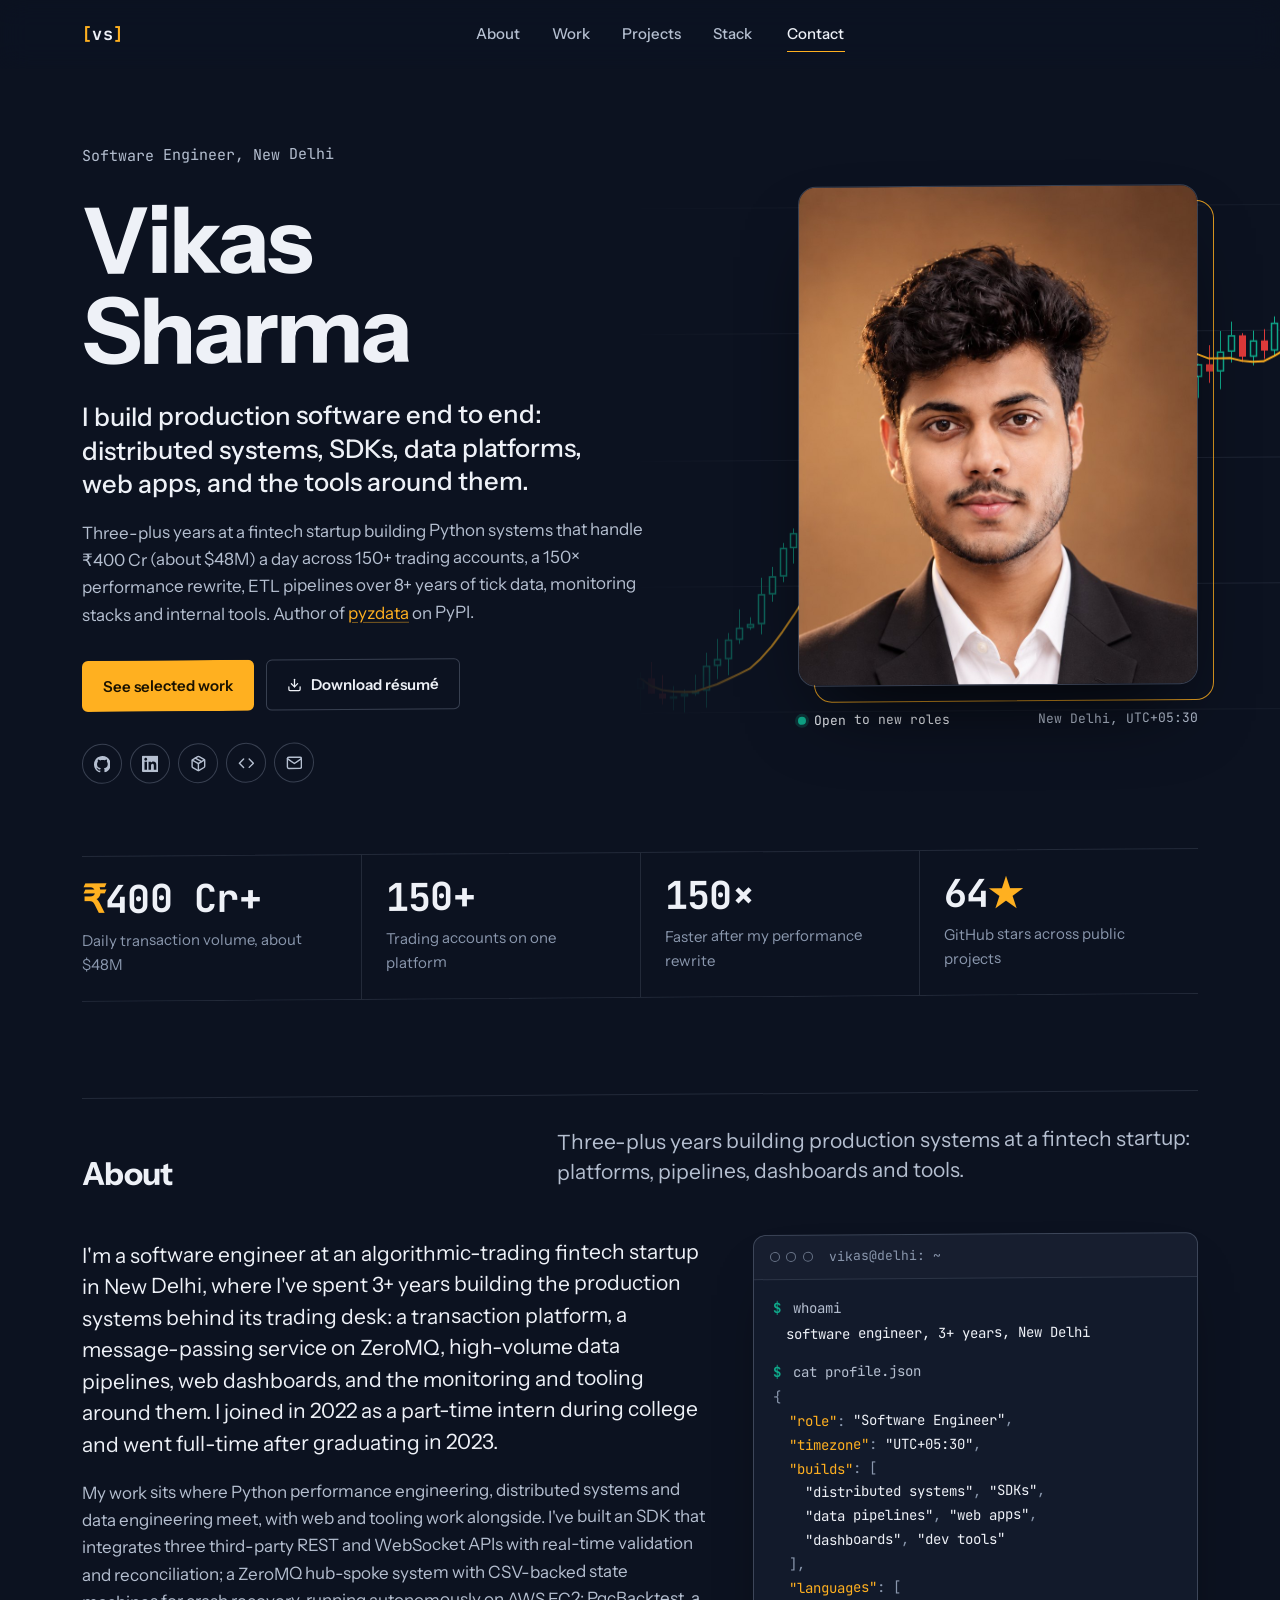
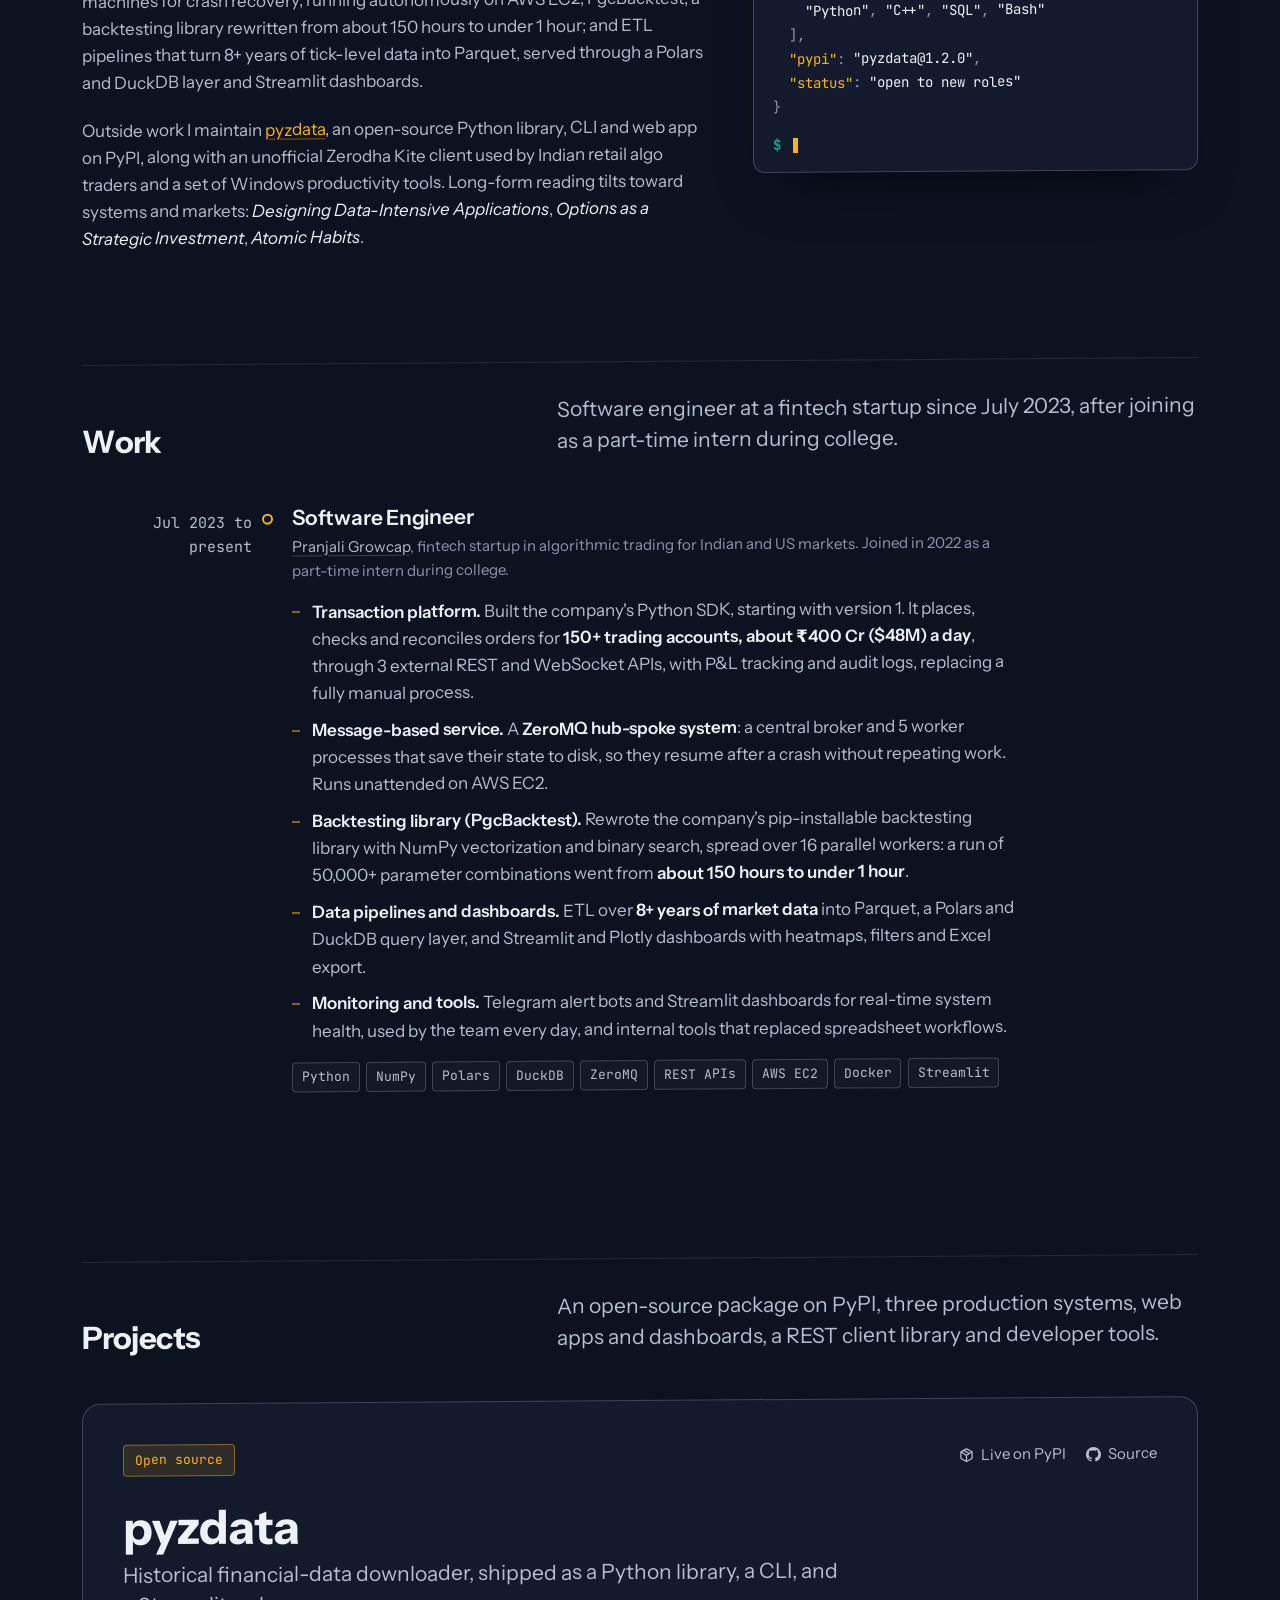
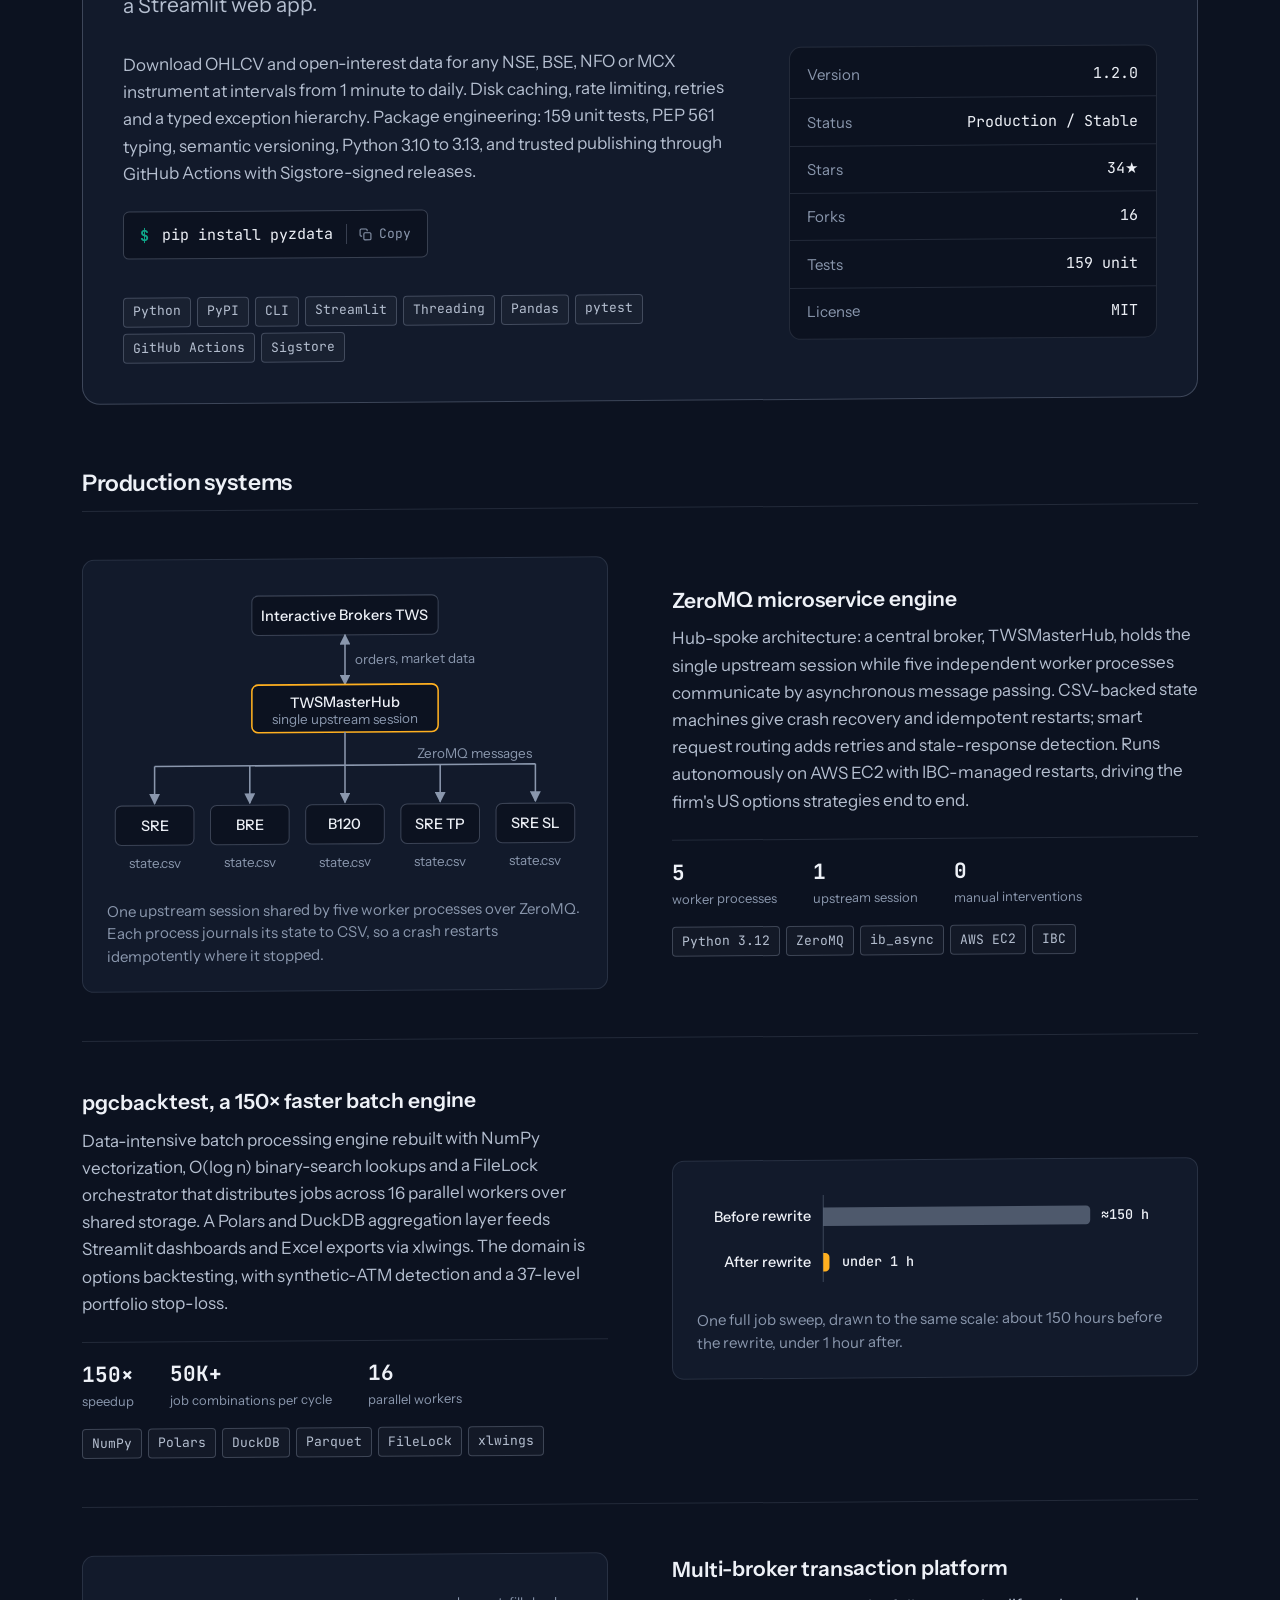
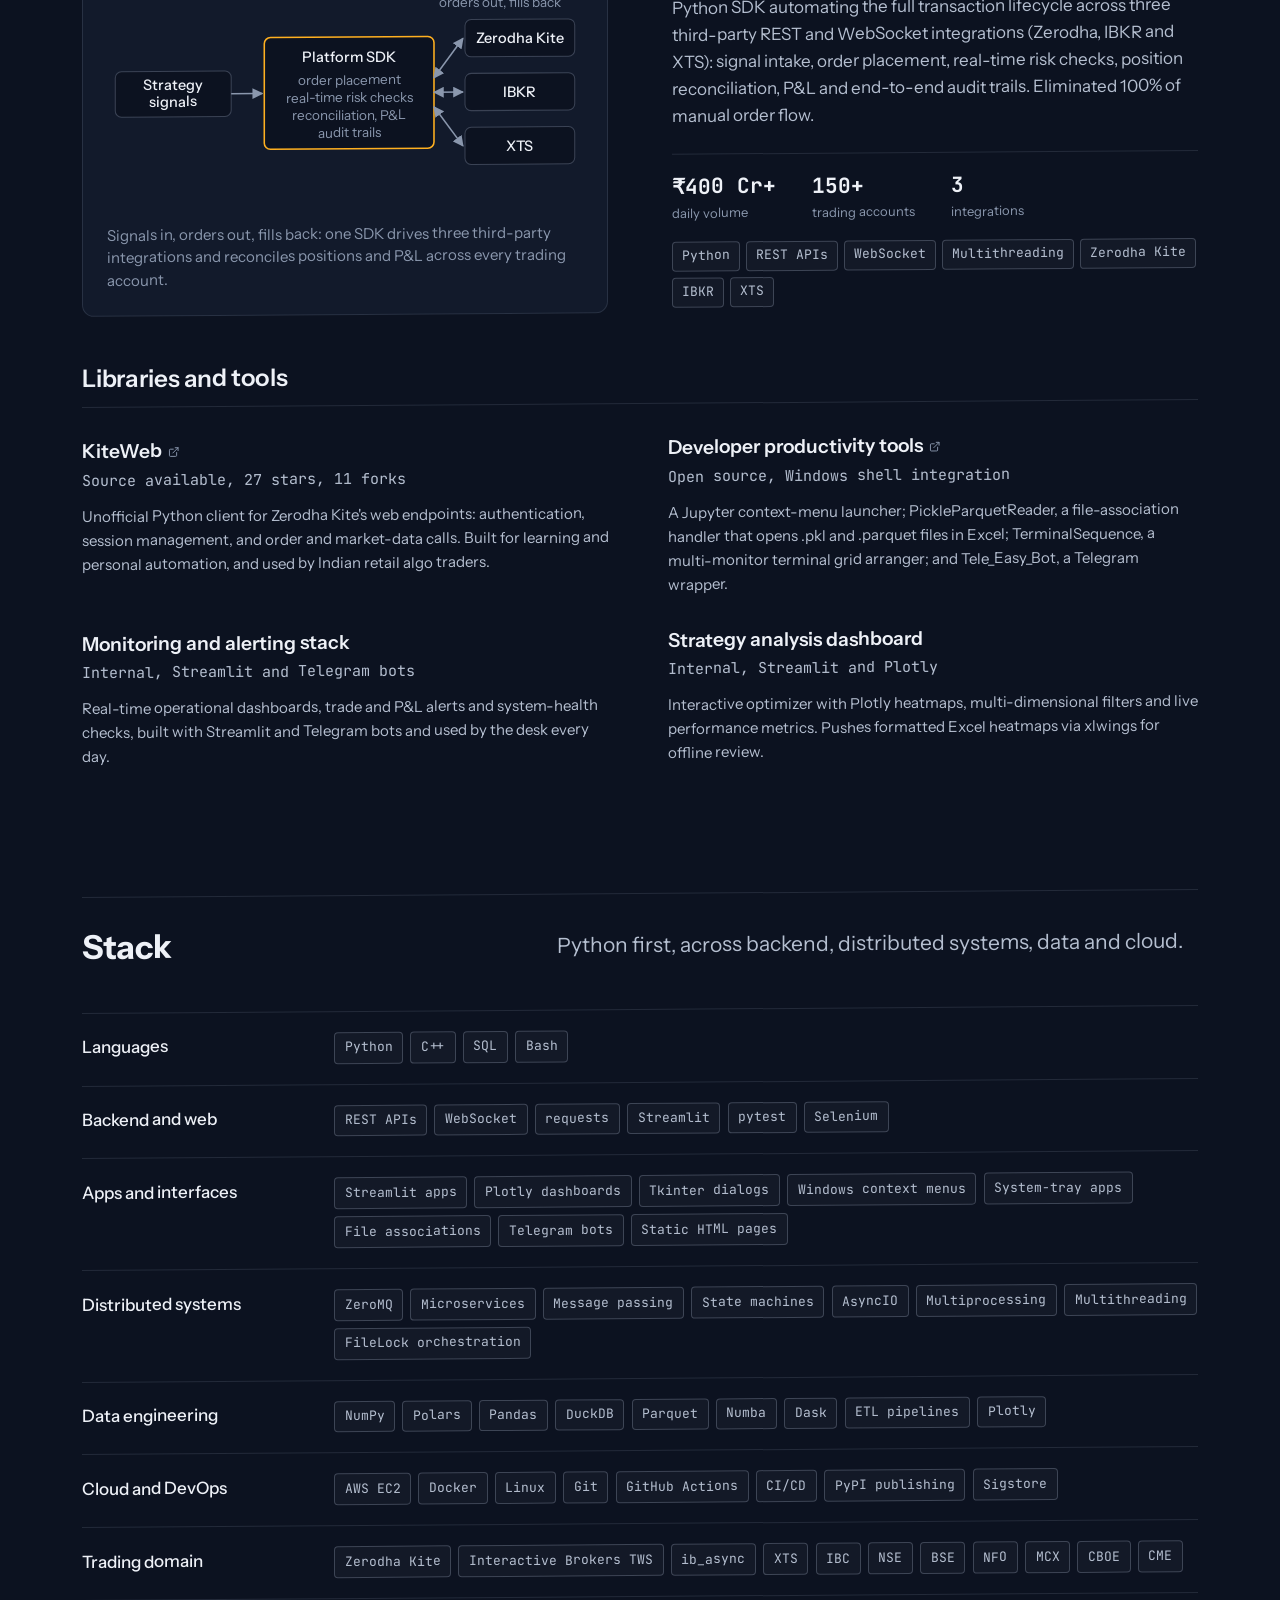
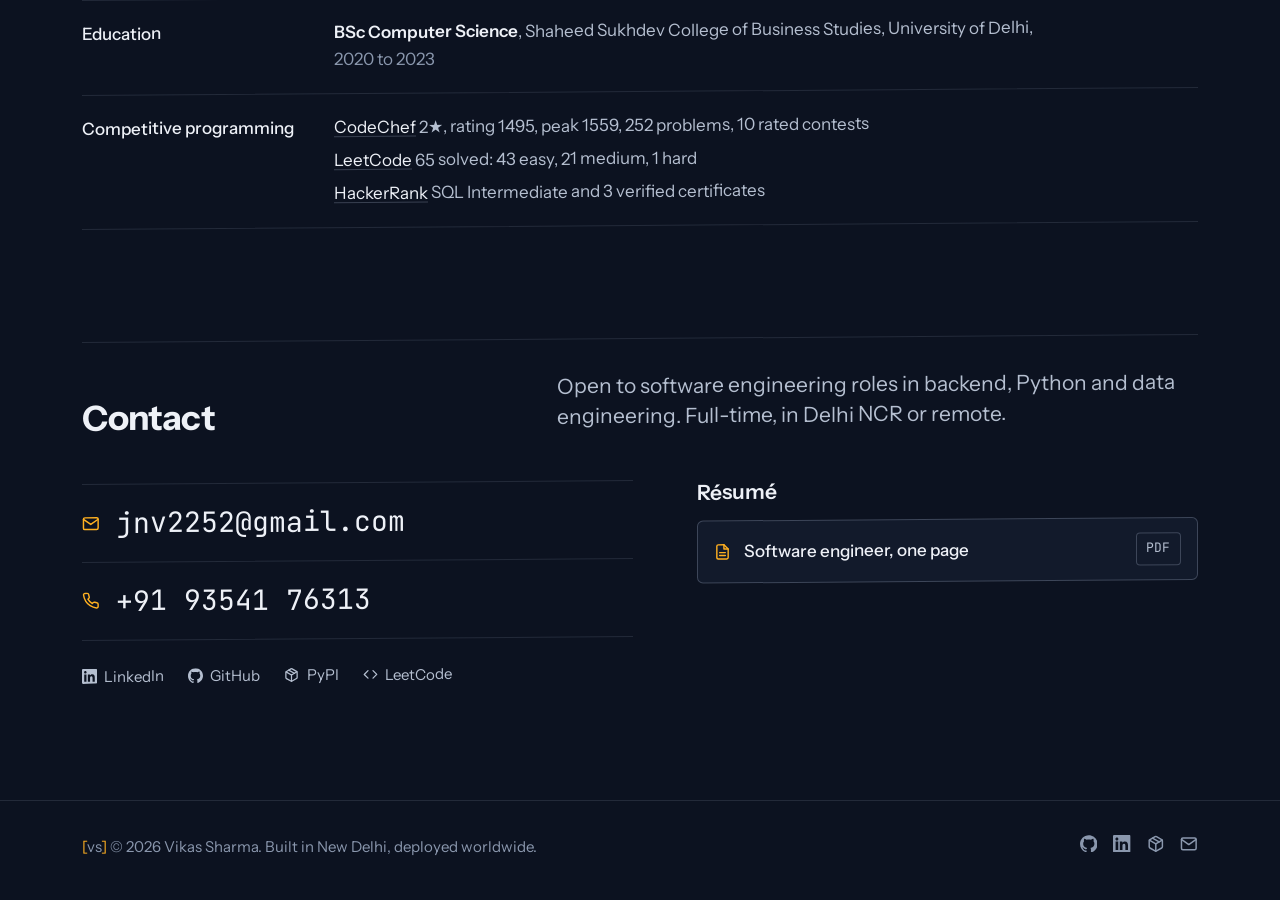
==== commit c2c9aa83: "Rewrite the résumé and site with the true timeline: Software Engineer since Jul 2023, one public rés" ====
--- a/index.html
+++ b/index.html
@@ -89,7 +89,7 @@
             <h1 id="hero-name">Vikas<br />Sharma</h1>
             <p class="hero-statement">I build production software end to end: distributed systems, SDKs, data platforms, web apps, and the tools around them.</p>
             <p class="hero-bio">
-              Three-plus years at a fintech firm shipping Python systems that handle ₹400 Cr (about $48M) a day across 150+ connected clients, a 150× performance rewrite, ETL pipelines over 8+ years of tick data, monitoring stacks and internal tools. Author of <a href="https://pypi.org/project/pyzdata/" target="_blank" rel="noopener">pyzdata</a> on PyPI.
+              Three-plus years at a fintech startup building Python systems that handle ₹400 Cr (about $48M) a day across 150+ trading accounts, a 150× performance rewrite, ETL pipelines over 8+ years of tick data, monitoring stacks and internal tools. Author of <a href="https://pypi.org/project/pyzdata/" target="_blank" rel="noopener">pyzdata</a> on PyPI.
             </p>
             <div class="hero-actions">
               <a href="#projects" class="btn btn-primary">See selected work</a>
@@ -121,7 +121,7 @@
 
         <dl class="board" aria-label="Headline numbers">
           <div class="cell"><dt>Daily transaction volume, about $48M</dt><dd><span class="cur">₹</span>400 Cr+</dd></div>
-          <div class="cell"><dt>Connected client accounts on one platform</dt><dd>150+</dd></div>
+          <div class="cell"><dt>Trading accounts on one platform</dt><dd>150+</dd></div>
           <div class="cell"><dt>Faster after my performance rewrite</dt><dd>150×</dd></div>
           <div class="cell"><dt>GitHub stars across public projects</dt><dd><span data-gh="stars-total">64</span><span class="star">★</span></dd></div>
         </dl>
@@ -133,19 +133,19 @@
       <div class="container">
         <div class="section-head">
           <h2 id="about-title">About</h2>
-          <p class="deck">Three years shipping production systems at a fintech firm: platforms, pipelines, dashboards and tools.</p>
+          <p class="deck">Three-plus years building production systems at a fintech startup: platforms, pipelines, dashboards and tools.</p>
         </div>
 
         <div class="about-grid">
           <div class="prose">
             <p class="lead">
-              I'm a software engineer at a proprietary fintech firm, where I've spent 3+ years designing and building the production systems behind a trading desk: a distributed transaction platform, a message-passing microservice architecture, high-volume data pipelines, web apps and dashboards, and the monitoring and tooling around them.
+              I'm a software engineer at an algorithmic-trading fintech startup in New Delhi, where I've spent 3+ years building the production systems behind its trading desk: a transaction platform, a message-passing service on ZeroMQ, high-volume data pipelines, web dashboards, and the monitoring and tooling around them. I joined in 2022 as a part-time intern during college and went full-time after graduating in 2023.
             </p>
             <p>
-              My work sits where Python performance engineering, distributed systems and data engineering meet, with web and tooling work alongside. I've built an SDK that integrates three third-party REST and WebSocket APIs with real-time validation and reconciliation; a ZeroMQ hub-spoke system with CSV-backed state machines for crash recovery, running autonomously on AWS EC2; a batch engine rewritten from about 150 hours to under 1 hour; and ETL pipelines that turn 8+ years of tick-level data into Parquet, served through a Polars and DuckDB layer and Streamlit dashboards.
+              My work sits where Python performance engineering, distributed systems and data engineering meet, with web and tooling work alongside. I've built an SDK that integrates three third-party REST and WebSocket APIs with real-time validation and reconciliation; a ZeroMQ hub-spoke system with CSV-backed state machines for crash recovery, running autonomously on AWS EC2; PgcBacktest, a backtesting library rewritten from about 150 hours to under 1 hour; and ETL pipelines that turn 8+ years of tick-level data into Parquet, served through a Polars and DuckDB layer and Streamlit dashboards.
             </p>
             <p>
-              Outside work I maintain <a href="https://pypi.org/project/pyzdata/" target="_blank" rel="noopener">pyzdata</a>, an open-source Python library, CLI and web app on PyPI, along with an unofficial Zerodha Kite client adopted by the Indian retail trading community and a set of Windows productivity tools. Long-form reading tilts toward systems and markets: <em>Designing Data-Intensive Applications</em>, <em>Options as a Strategic Investment</em>, <em>Atomic Habits</em>.
+              Outside work I maintain <a href="https://pypi.org/project/pyzdata/" target="_blank" rel="noopener">pyzdata</a>, an open-source Python library, CLI and web app on PyPI, along with an unofficial Zerodha Kite client used by Indian retail algo traders and a set of Windows productivity tools. Long-form reading tilts toward systems and markets: <em>Designing Data-Intensive Applications</em>, <em>Options as a Strategic Investment</em>, <em>Atomic Habits</em>.
             </p>
           </div>
 
@@ -159,7 +159,7 @@
               <div class="t-out">software engineer, 3+ years, New Delhi</div>
               <div class="t-line"><span class="t-prompt">$</span> cat profile.json</div>
 <pre class="t-json">{
-  <span class="k">"role"</span>: <span class="v">"Software Engineer II"</span>,
+  <span class="k">"role"</span>: <span class="v">"Software Engineer"</span>,
   <span class="k">"timezone"</span>: <span class="v">"UTC+05:30"</span>,
   <span class="k">"builds"</span>: [
     <span class="v">"distributed systems"</span>, <span class="v">"SDKs"</span>,
@@ -169,7 +169,7 @@
   <span class="k">"languages"</span>: [
     <span class="v">"Python"</span>, <span class="v">"C++"</span>, <span class="v">"SQL"</span>, <span class="v">"Bash"</span>
   ],
-  <span class="k">"pypi"</span>: <span class="v">"pyzdata@<span data-pypi>1.0.6</span>"</span>,
+  <span class="k">"pypi"</span>: <span class="v">"pyzdata@<span data-pypi>1.2.0</span>"</span>,
   <span class="k">"status"</span>: <span class="v">"open to new roles"</span>
 }</pre>
               <div class="t-line"><span class="t-prompt">$</span> <span class="caret" aria-hidden="true"></span></div>
@@ -184,52 +184,24 @@
       <div class="container">
         <div class="section-head">
           <h2 id="work-title">Work</h2>
-          <p class="deck">Intern to Software Engineer II at a proprietary fintech firm, since January 2022.</p>
+          <p class="deck">Software engineer at a fintech startup since July 2023, after joining as a part-time intern during college.</p>
         </div>
 
         <ol class="timeline">
           <li class="tl-item">
-            <div class="tl-date"><time datetime="2024-02">Feb 2024</time> to present</div>
+            <div class="tl-date"><time datetime="2023-07">Jul 2023</time> to present</div>
             <div class="tl-body">
-              <h3 class="tl-role">Software Engineer II</h3>
-              <p class="tl-org"><a href="https://www.linkedin.com/company/pranjali-growcap-private-limited" target="_blank" rel="noopener">Pranjali Growcap</a>, high-throughput transaction processing for Indian and US markets</p>
+              <h3 class="tl-role">Software Engineer</h3>
+              <p class="tl-org"><a href="https://www.linkedin.com/company/pranjali-growcap-private-limited" target="_blank" rel="noopener">Pranjali Growcap</a>, fintech startup in algorithmic trading for Indian and US markets. Joined in 2022 as a part-time intern during college.</p>
               <ul class="tl-list">
-                <li><strong>Distributed transaction platform.</strong> Python SDK serving <b>150+ connected clients with ₹400+ Cr ($48M) in daily volume</b>: real-time validation, reconciliation, P&amp;L and audit trails across 3 third-party REST and WebSocket integrations (Zerodha, IBKR, XTS). Eliminated 100% of manual workflows.</li>
-                <li><strong>Microservice architecture.</strong> <b>ZeroMQ hub-spoke system</b>: a central broker coordinating 5 independent worker processes by asynchronous message passing, CSV-backed state machines for crash recovery and idempotent restarts, fully autonomous on AWS EC2.</li>
-                <li><strong>Performance engineering.</strong> Rebuilt a data-intensive batch engine with NumPy vectorization, O(log n) binary-search lookups and 16-way parallel orchestration over FileLock: <b>about 150 hours to under 1 hour</b>.</li>
-                <li><strong>High-volume data pipelines.</strong> ETL over <b>8+ years of tick-level data</b> into columnar Parquet, served through a Polars and DuckDB analytics layer and Streamlit dashboards; 50,000+ job combinations per cycle.</li>
-                <li><strong>Fault tolerance.</strong> Crash-recovery subsystem with CSV state machines and file-backed idempotency tokens, so automated restarts never duplicate work or lose state downstream.</li>
+                <li><strong>Transaction platform.</strong> Built the company's Python SDK, starting with version 1. It places, checks and reconciles orders for <b>150+ trading accounts, about ₹400 Cr ($48M) a day</b>, through 3 external REST and WebSocket APIs, with P&amp;L tracking and audit logs, replacing a fully manual process.</li>
+                <li><strong>Message-based service.</strong> A <b>ZeroMQ hub-spoke system</b>: a central broker and 5 worker processes that save their state to disk, so they resume after a crash without repeating work. Runs unattended on AWS EC2.</li>
+                <li><strong>Backtesting library (PgcBacktest).</strong> Rewrote the company's pip-installable backtesting library with NumPy vectorization and binary search, spread over 16 parallel workers: a run of 50,000+ parameter combinations went from <b>about 150 hours to under 1 hour</b>.</li>
+                <li><strong>Data pipelines and dashboards.</strong> ETL over <b>8+ years of market data</b> into Parquet, a Polars and DuckDB query layer, and Streamlit and Plotly dashboards with heatmaps, filters and Excel export.</li>
+                <li><strong>Monitoring and tools.</strong> Telegram alert bots and Streamlit dashboards for real-time system health, used by the team every day, and internal tools that replaced spreadsheet workflows.</li>
               </ul>
               <ul class="tags" aria-label="Technologies">
-                <li>Python</li><li>NumPy</li><li>Polars</li><li>DuckDB</li><li>ZeroMQ</li><li>AsyncIO</li><li>AWS EC2</li><li>Docker</li><li>Streamlit</li>
-              </ul>
-            </div>
-          </li>
-
-          <li class="tl-item">
-            <div class="tl-date"><time datetime="2022-07">Jul 2022</time> to <time datetime="2024-01">Jan 2024</time></div>
-            <div class="tl-body">
-              <h3 class="tl-role">Software Engineer</h3>
-              <p class="tl-org">Pranjali Growcap, foundational platform work</p>
-              <ul class="tl-list">
-                <li>Built <b>v1 of the firm's platform SDK</b>, integrating multiple third-party REST and WebSocket APIs with real-time streaming, session management and automated retry logic.</li>
-                <li>Developed a <b>reproducible in-house data-analysis framework</b> that replaced ad-hoc spreadsheet workflows across teams.</li>
-                <li>Shipped the monitoring and alerting stack (Streamlit and Telegram bots) for real-time dashboards, alerts and system-health checks, used daily.</li>
-                <li>Designed ETL pipelines for cleaning and structuring high-volume upstream data feeds.</li>
-              </ul>
-              <ul class="tags" aria-label="Technologies">
-                <li>Python</li><li>Pandas</li><li>REST APIs</li><li>WebSocket</li><li>Streamlit</li><li>Telegram API</li>
-              </ul>
-            </div>
-          </li>
-
-          <li class="tl-item">
-            <div class="tl-date"><time datetime="2022-01">Jan 2022</time> to <time datetime="2022-06">Jun 2022</time></div>
-            <div class="tl-body">
-              <h3 class="tl-role">Data Analyst Intern</h3>
-              <p class="tl-org">Pranjali Growcap</p>
-              <ul class="tl-list">
-                <li>Built data-cleaning pipelines for NSE and BSE feeds and contributed pattern-recognition research that fed early strategies.</li>
+                <li>Python</li><li>NumPy</li><li>Polars</li><li>DuckDB</li><li>ZeroMQ</li><li>REST APIs</li><li>AWS EC2</li><li>Docker</li><li>Streamlit</li>
               </ul>
             </div>
           </li>
@@ -260,7 +232,7 @@
           <div class="flag-grid">
             <div>
               <p class="flag-desc">
-                Download OHLCV and open-interest data for any NSE, BSE, NFO or MCX instrument at intervals from 1 minute to daily. Parallel downloads, disk caching, rate limiting, retries and a typed exception hierarchy. Package engineering: 90 unit tests, PEP 561 typing, semantic versioning, Python 3.10 to 3.13, and trusted publishing through GitHub Actions with Sigstore-signed releases.
+                Download OHLCV and open-interest data for any NSE, BSE, NFO or MCX instrument at intervals from 1 minute to daily. Disk caching, rate limiting, retries and a typed exception hierarchy. Package engineering: 159 unit tests, PEP 561 typing, semantic versioning, Python 3.10 to 3.13, and trusted publishing through GitHub Actions with Sigstore-signed releases.
               </p>
               <button class="install" id="install" type="button" aria-label="Copy the pip install command">
                 <span class="install-prompt" aria-hidden="true">$</span>
@@ -272,11 +244,11 @@
               </ul>
             </div>
             <dl class="flag-stats">
-              <div><dt>Version</dt><dd data-pypi>1.0.6</dd></div>
+              <div><dt>Version</dt><dd data-pypi>1.2.0</dd></div>
               <div><dt>Status</dt><dd>Production / Stable</dd></div>
-              <div><dt>Stars</dt><dd><span data-gh="stars:Historical-Market-data-From-Zerodha">32</span>★</dd></div>
-              <div><dt>Forks</dt><dd data-gh="forks:Historical-Market-data-From-Zerodha">15</dd></div>
-              <div><dt>Tests</dt><dd>90 unit</dd></div>
+              <div><dt>Stars</dt><dd><span data-gh="stars:Historical-Market-data-From-Zerodha">34</span>★</dd></div>
+              <div><dt>Forks</dt><dd data-gh="forks:Historical-Market-data-From-Zerodha">16</dd></div>
+              <div><dt>Tests</dt><dd>159 unit</dd></div>
               <div><dt>License</dt><dd>MIT</dd></div>
             </dl>
           </div>
@@ -330,7 +302,7 @@
             <p>Hub-spoke architecture: a central broker, TWSMasterHub, holds the single upstream session while five independent worker processes communicate by asynchronous message passing. CSV-backed state machines give crash recovery and idempotent restarts; smart request routing adds retries and stale-response detection. Runs autonomously on AWS EC2 with IBC-managed restarts, driving the firm's US options strategies end to end.</p>
             <dl class="metrics">
               <div><dt>worker processes</dt><dd>5</dd></div>
-              <div><dt>autonomous</dt><dd>24/7</dd></div>
+              <div><dt>upstream session</dt><dd>1</dd></div>
               <div><dt>manual interventions</dt><dd>0</dd></div>
             </dl>
             <ul class="tags" aria-label="Technologies"><li>Python 3.12</li><li>ZeroMQ</li><li>ib_async</li><li>AWS EC2</li><li>IBC</li></ul>
@@ -393,14 +365,14 @@
               <rect class="box" x="346" y="92" width="106" height="36" rx="6"/><text class="lbl" x="399" y="115" text-anchor="middle">IBKR</text>
               <rect class="box" x="346" y="144" width="106" height="36" rx="6"/><text class="lbl" x="399" y="167" text-anchor="middle">XTS</text>
             </svg>
-            <figcaption>Signals in, orders out, fills back: one SDK drives three third-party integrations and reconciles positions and P&amp;L across every client account.</figcaption>
+            <figcaption>Signals in, orders out, fills back: one SDK drives three third-party integrations and reconciles positions and P&amp;L across every trading account.</figcaption>
           </figure>
           <div class="system-copy">
             <h4 class="system-title">Multi-broker transaction platform</h4>
             <p>Python SDK automating the full transaction lifecycle across three third-party REST and WebSocket integrations (Zerodha, IBKR and XTS): signal intake, order placement, real-time risk checks, position reconciliation, P&amp;L and end-to-end audit trails. Eliminated 100% of manual order flow.</p>
             <dl class="metrics">
               <div><dt>daily volume</dt><dd>₹400 Cr+</dd></div>
-              <div><dt>client accounts</dt><dd>150+</dd></div>
+              <div><dt>trading accounts</dt><dd>150+</dd></div>
               <div><dt>integrations</dt><dd>3</dd></div>
             </dl>
             <ul class="tags" aria-label="Technologies"><li>Python</li><li>REST APIs</li><li>WebSocket</li><li>Multithreading</li><li>Zerodha Kite</li><li>IBKR</li><li>XTS</li></ul>
@@ -411,8 +383,8 @@
         <ul class="more">
           <li>
             <h4><a href="https://github.com/vikassharma545/KiteWeb" target="_blank" rel="noopener">KiteWeb<svg class="icon" aria-hidden="true"><use href="#i-external"/></svg></a></h4>
-            <p class="more-meta">Source available, <span data-gh="stars:KiteWeb">28</span> stars, <span data-gh="forks:KiteWeb">9</span> forks</p>
-            <p>Unofficial Python client for Zerodha Kite's web endpoints: authentication, session management, and order and market-data calls. Built for learning and personal automation, and adopted across the Indian retail algorithmic-trading community.</p>
+            <p class="more-meta">Source available, <span data-gh="stars:KiteWeb">27</span> stars, <span data-gh="forks:KiteWeb">11</span> forks</p>
+            <p>Unofficial Python client for Zerodha Kite's web endpoints: authentication, session management, and order and market-data calls. Built for learning and personal automation, and used by Indian retail algo traders.</p>
           </li>
           <li>
             <h4><a href="https://github.com/vikassharma545/Jupyter-Notebook" target="_blank" rel="noopener">Developer productivity tools<svg class="icon" aria-hidden="true"><use href="#i-external"/></svg></a></h4>
@@ -442,8 +414,8 @@
         </div>
 
         <dl class="stack">
-          <div class="stack-row"><dt>Languages</dt><dd><ul class="chips"><li>Python <span class="note">expert</span></li><li>C++</li><li>SQL</li><li>Bash</li></ul></dd></div>
-          <div class="stack-row"><dt>Backend and web</dt><dd><ul class="chips"><li>Django</li><li>Flask</li><li>FastAPI</li><li>Streamlit</li><li>REST API design</li><li>WebSocket</li><li>Pydantic</li><li>pytest</li><li>Selenium</li></ul></dd></div>
+          <div class="stack-row"><dt>Languages</dt><dd><ul class="chips"><li>Python</li><li>C++</li><li>SQL</li><li>Bash</li></ul></dd></div>
+          <div class="stack-row"><dt>Backend and web</dt><dd><ul class="chips"><li>REST APIs</li><li>WebSocket</li><li>requests</li><li>Streamlit</li><li>pytest</li><li>Selenium</li></ul></dd></div>
           <div class="stack-row"><dt>Apps and interfaces</dt><dd><ul class="chips"><li>Streamlit apps</li><li>Plotly dashboards</li><li>Tkinter dialogs</li><li>Windows context menus</li><li>System-tray apps</li><li>File associations</li><li>Telegram bots</li><li>Static HTML pages</li></ul></dd></div>
           <div class="stack-row"><dt>Distributed systems</dt><dd><ul class="chips"><li>ZeroMQ</li><li>Microservices</li><li>Message passing</li><li>State machines</li><li>AsyncIO</li><li>Multiprocessing</li><li>Multithreading</li><li>FileLock orchestration</li></ul></dd></div>
           <div class="stack-row"><dt>Data engineering</dt><dd><ul class="chips"><li>NumPy</li><li>Polars</li><li>Pandas</li><li>DuckDB</li><li>Parquet</li><li>Numba</li><li>Dask</li><li>ETL pipelines</li><li>Plotly</li></ul></dd></div>
@@ -468,7 +440,7 @@
       <div class="container">
         <div class="section-head">
           <h2 id="contact-title">Contact</h2>
-          <p class="deck">Open to software engineering roles: backend and Python development, distributed systems and data platforms, and quantitative development. Full-time or contract; open-source collaborations welcome.</p>
+          <p class="deck">Open to software engineering roles in backend, Python and data engineering. Full-time, in Delhi NCR or remote.</p>
         </div>
 
         <div class="contact-grid">
@@ -490,11 +462,9 @@
           </div>
 
           <div class="resumes">
-            <h3 class="resumes-title">Résumé, pick the version that fits the role, as PDF or Word</h3>
+            <h3 class="resumes-title">Résumé</h3>
             <ul class="resume-list">
-              <li><svg class="icon" aria-hidden="true"><use href="#i-file"/></svg><span class="rl-name">Software engineer</span><a href="resume/Vikas-Sharma-Software-Engineer.pdf" download>PDF</a><a href="resume/Vikas-Sharma-Software-Engineer.docx" download>Word</a></li>
-              <li><svg class="icon" aria-hidden="true"><use href="#i-file"/></svg><span class="rl-name">Python developer</span><a href="resume/Vikas-Sharma-Python-Developer.pdf" download>PDF</a><a href="resume/Vikas-Sharma-Python-Developer.docx" download>Word</a></li>
-              <li><svg class="icon" aria-hidden="true"><use href="#i-file"/></svg><span class="rl-name">Quantitative developer</span><a href="resume/Vikas-Sharma-Quantitative-Developer.pdf" download>PDF</a><a href="resume/Vikas-Sharma-Quantitative-Developer.docx" download>Word</a></li>
+              <li><svg class="icon" aria-hidden="true"><use href="#i-file"/></svg><span class="rl-name">Software engineer, one page</span><a href="resume/Vikas-Sharma-Software-Engineer.pdf" download>PDF</a></li>
             </ul>
           </div>
         </div>
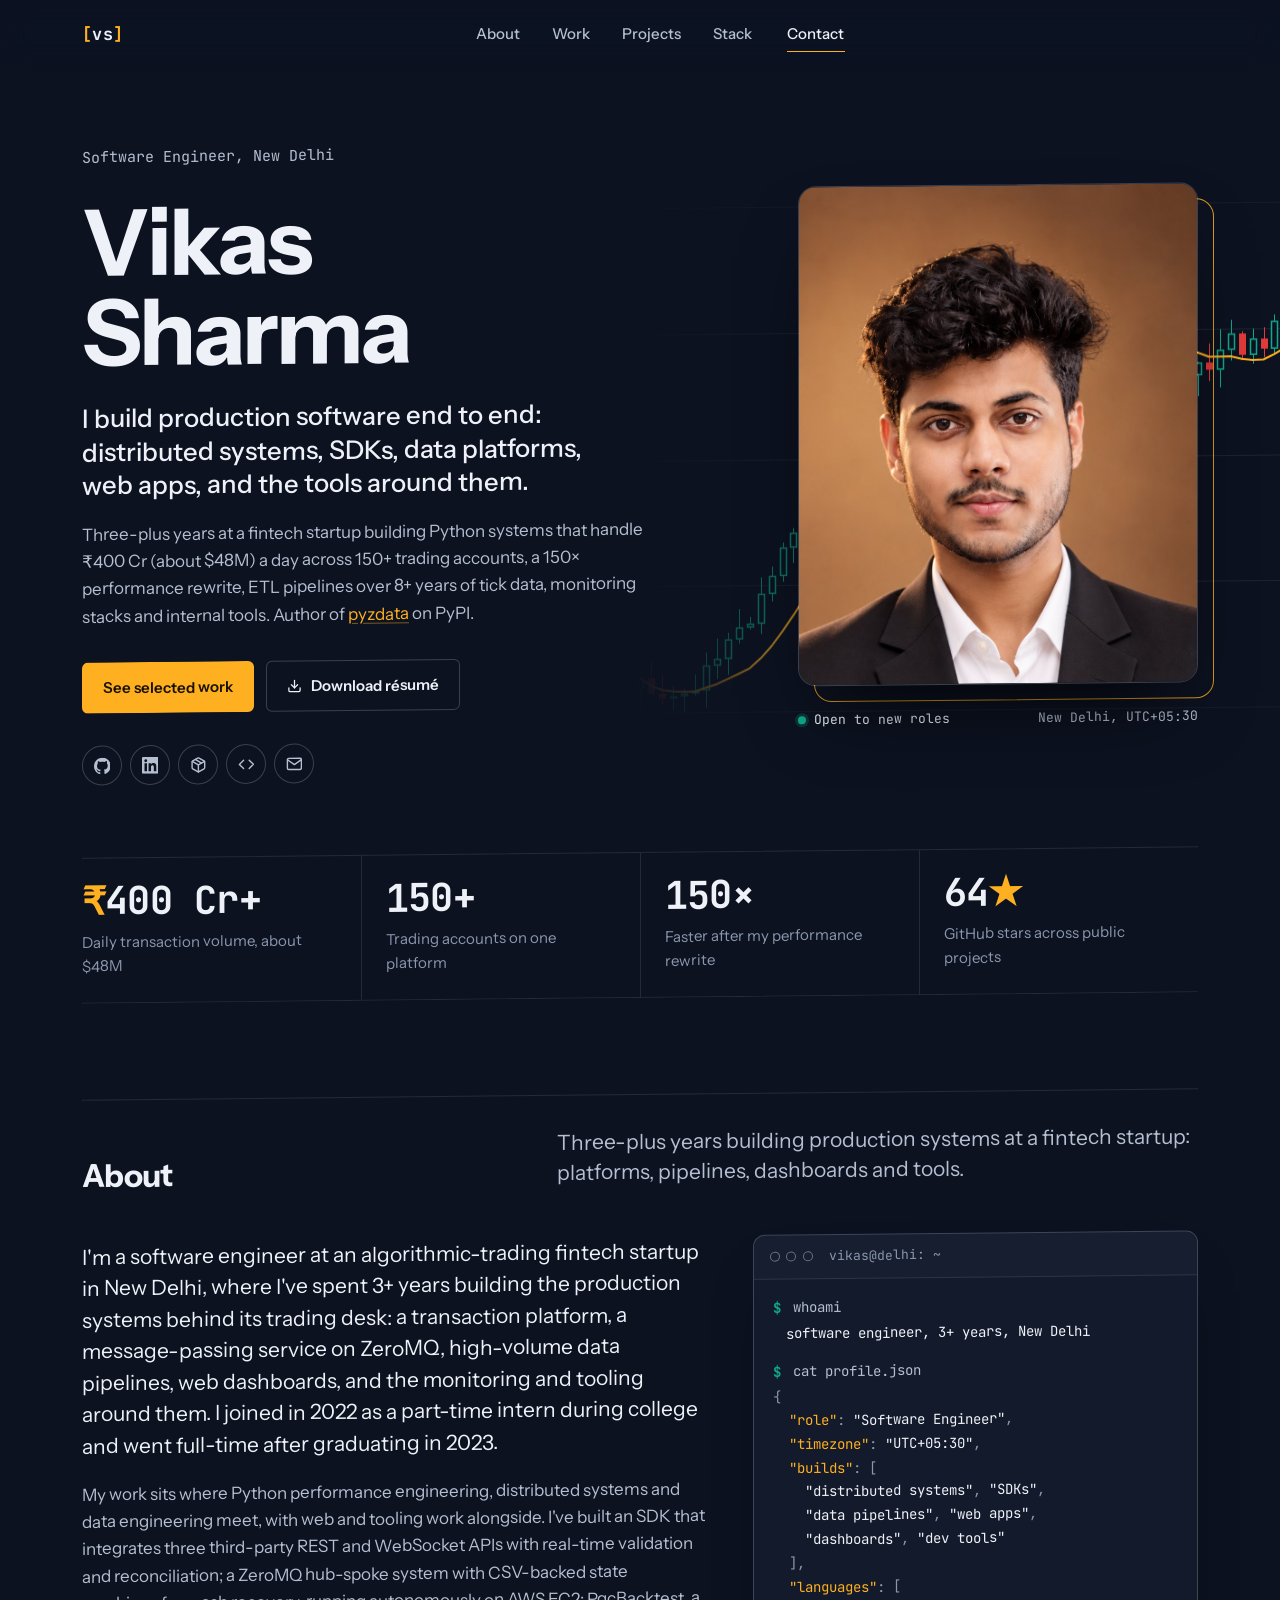
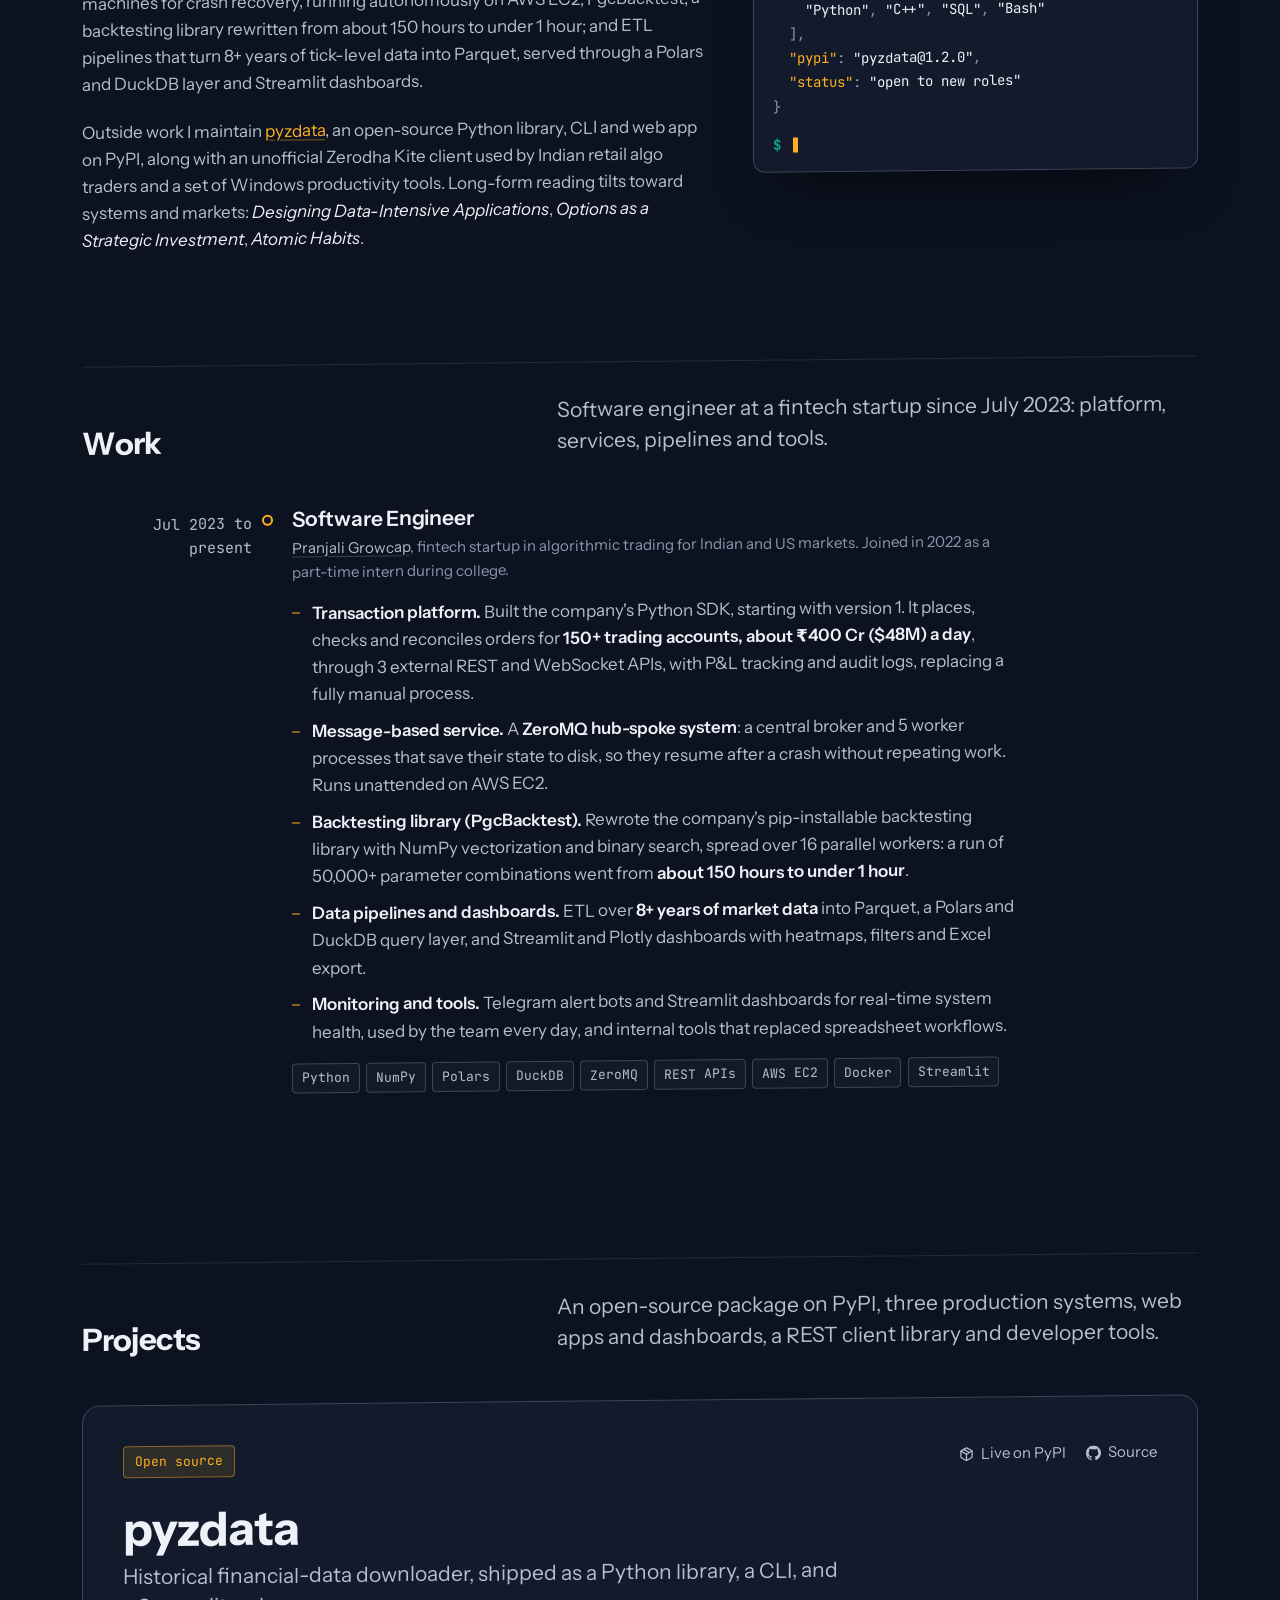
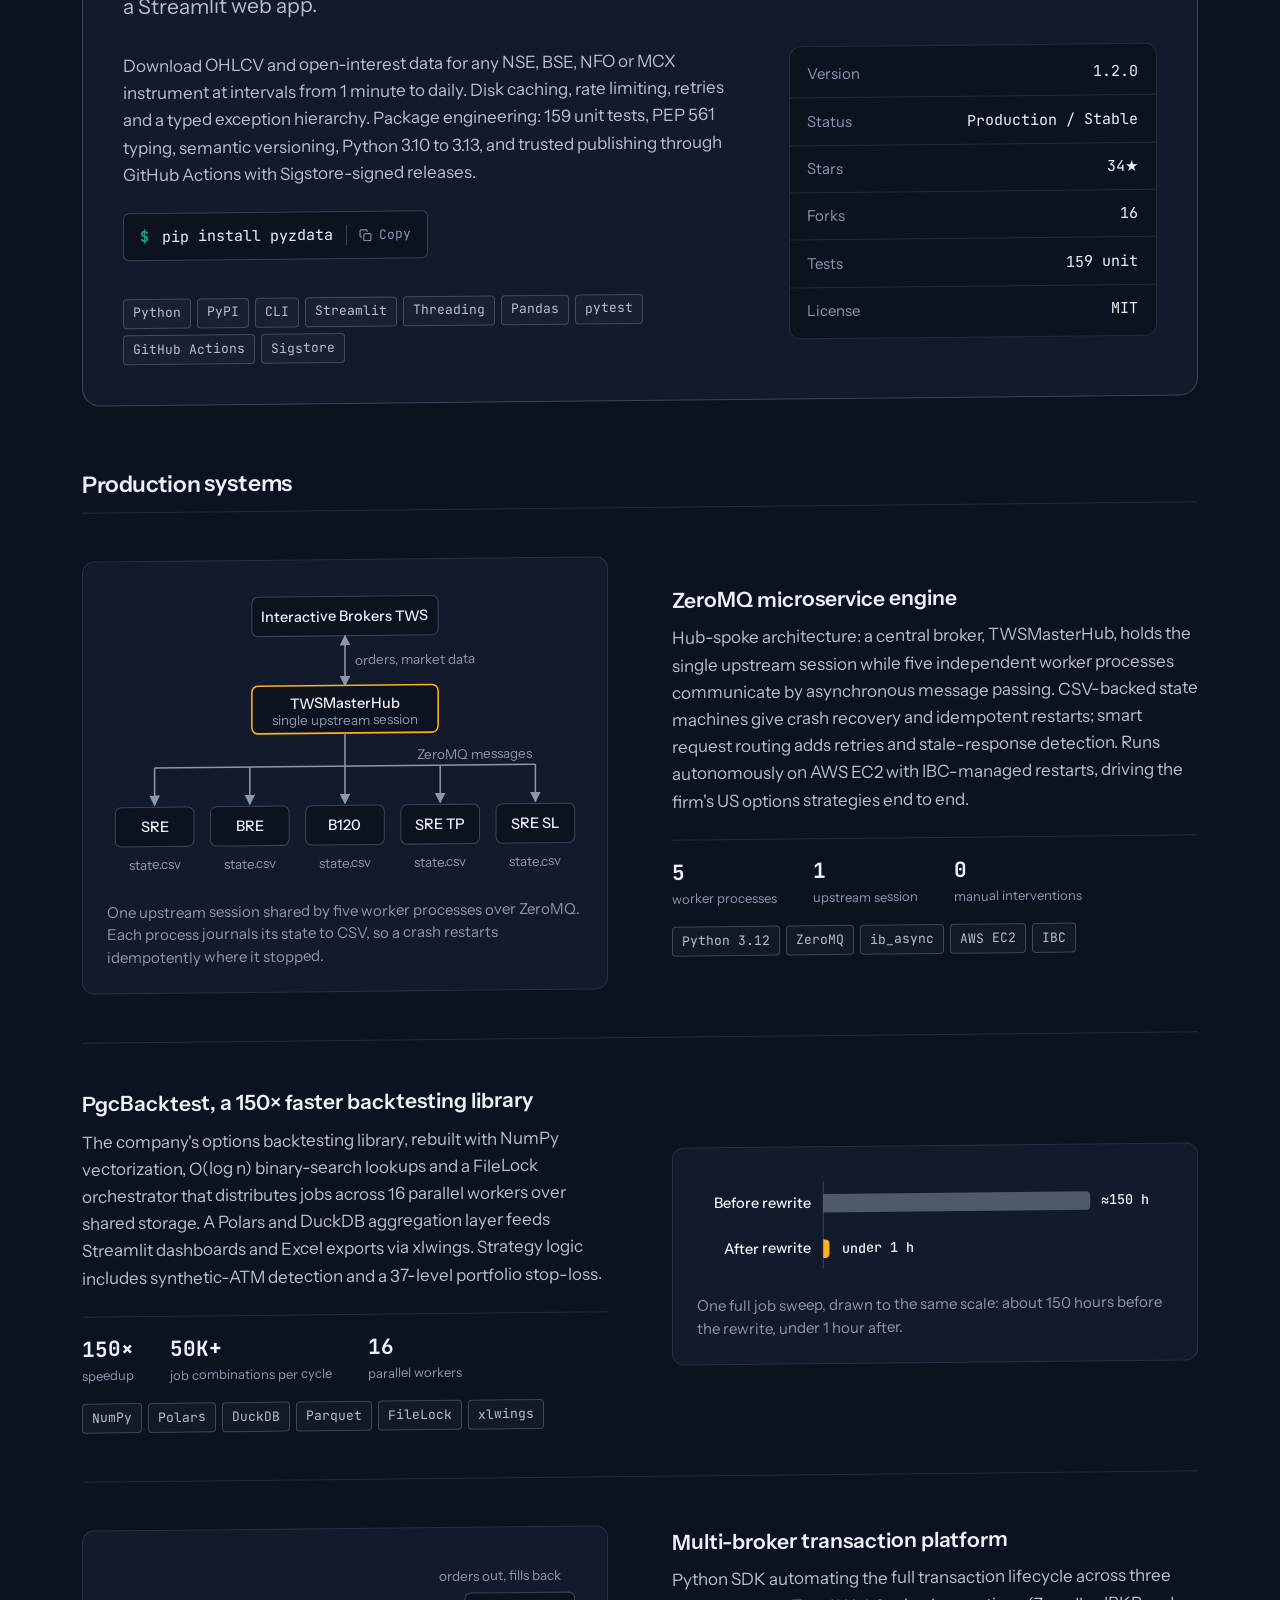
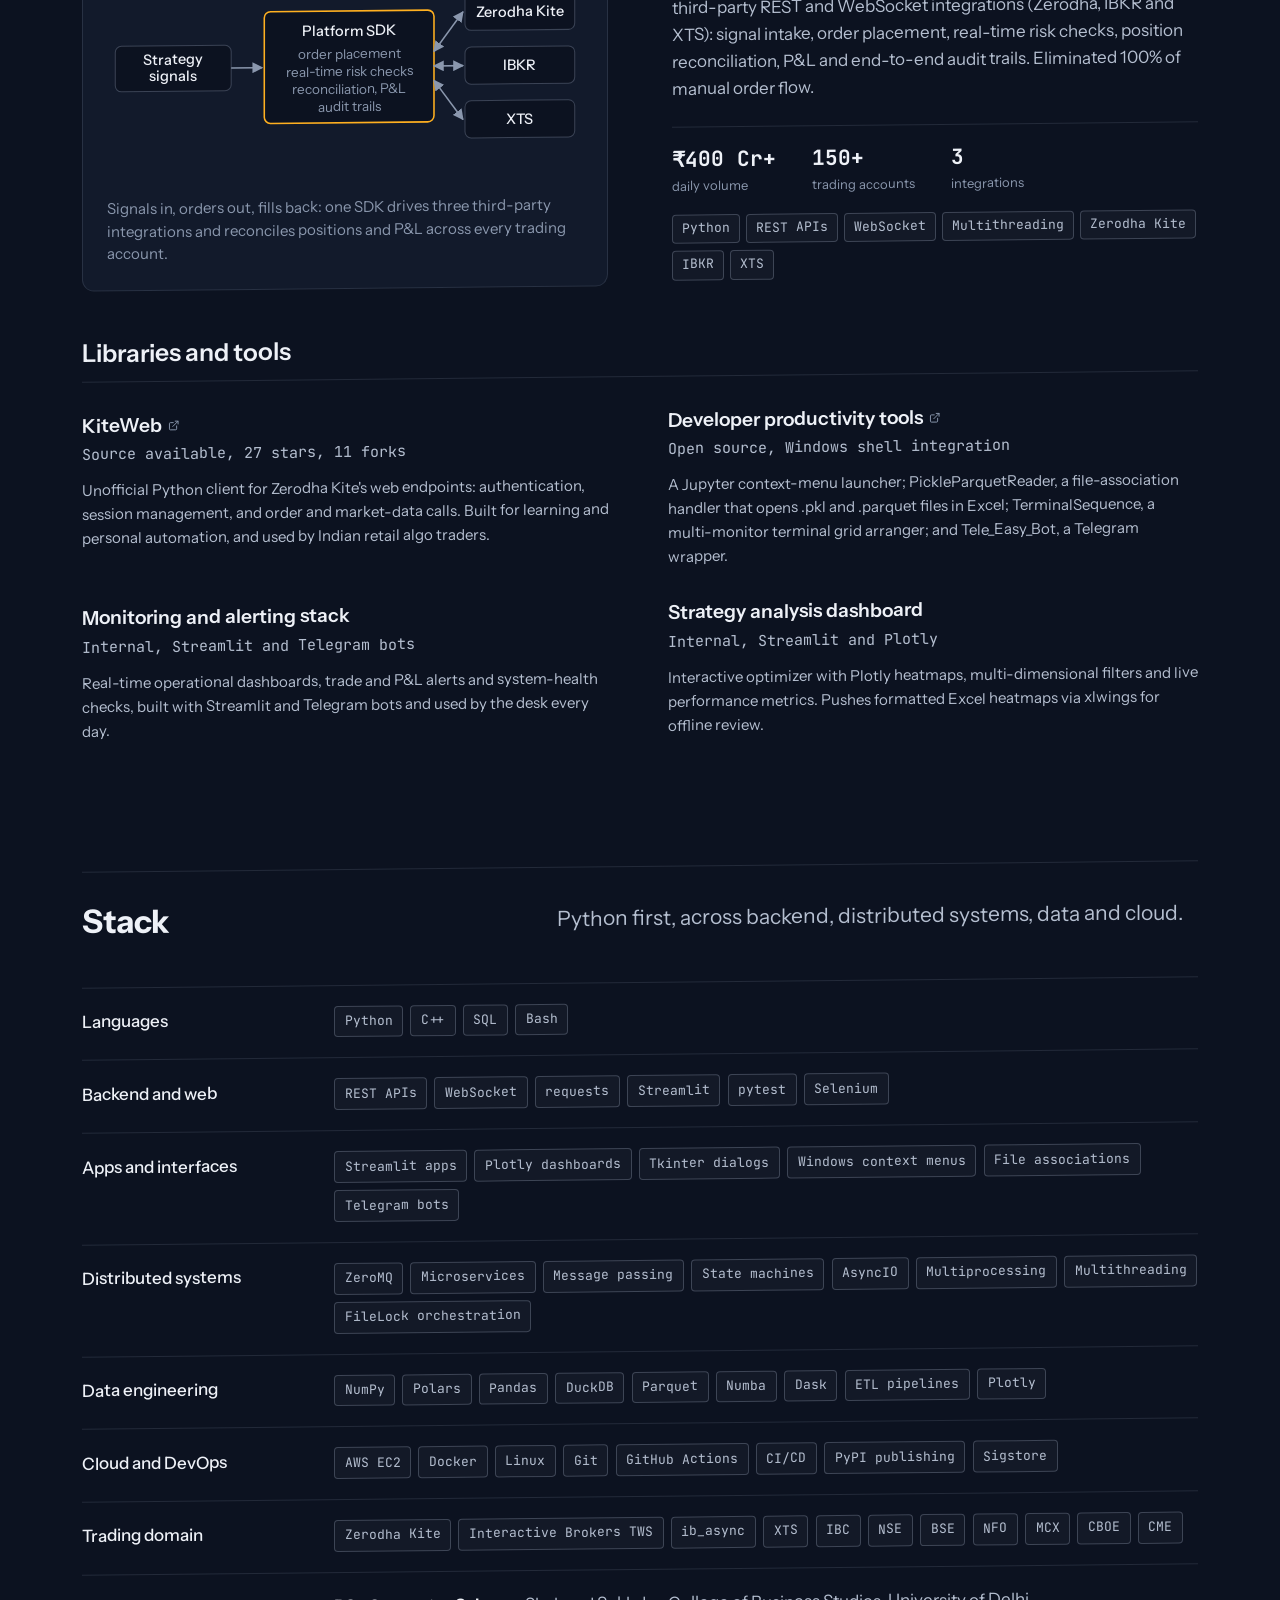
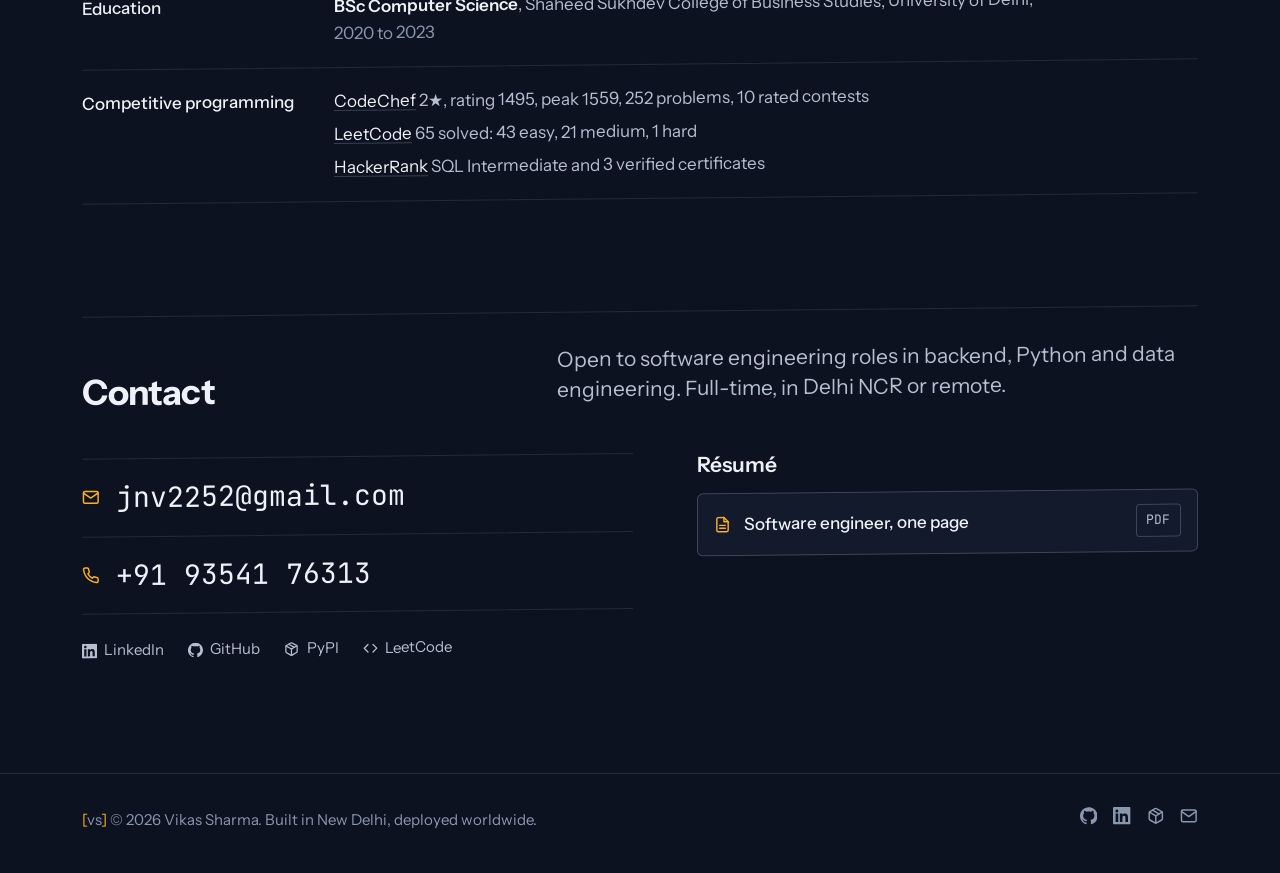
==== commit 5375e8f1: "Site review: state the internship once in Work, name PgcBacktest consistently, drop padding chips" ====
--- a/index.html
+++ b/index.html
@@ -184,7 +184,7 @@
       <div class="container">
         <div class="section-head">
           <h2 id="work-title">Work</h2>
-          <p class="deck">Software engineer at a fintech startup since July 2023, after joining as a part-time intern during college.</p>
+          <p class="deck">Software engineer at a fintech startup since July 2023: platform, services, pipelines and tools.</p>
         </div>
 
         <ol class="timeline">
@@ -325,8 +325,8 @@
             <figcaption>One full job sweep, drawn to the same scale: about 150 hours before the rewrite, under 1 hour after.</figcaption>
           </figure>
           <div class="system-copy">
-            <h4 class="system-title">pgcbacktest, a 150× faster batch engine</h4>
-            <p>Data-intensive batch processing engine rebuilt with NumPy vectorization, O(log n) binary-search lookups and a FileLock orchestrator that distributes jobs across 16 parallel workers over shared storage. A Polars and DuckDB aggregation layer feeds Streamlit dashboards and Excel exports via xlwings. The domain is options backtesting, with synthetic-ATM detection and a 37-level portfolio stop-loss.</p>
+            <h4 class="system-title">PgcBacktest, a 150× faster backtesting library</h4>
+            <p>The company's options backtesting library, rebuilt with NumPy vectorization, O(log n) binary-search lookups and a FileLock orchestrator that distributes jobs across 16 parallel workers over shared storage. A Polars and DuckDB aggregation layer feeds Streamlit dashboards and Excel exports via xlwings. Strategy logic includes synthetic-ATM detection and a 37-level portfolio stop-loss.</p>
             <dl class="metrics">
               <div><dt>speedup</dt><dd>150×</dd></div>
               <div><dt>job combinations per cycle</dt><dd>50K+</dd></div>
@@ -416,7 +416,7 @@
         <dl class="stack">
           <div class="stack-row"><dt>Languages</dt><dd><ul class="chips"><li>Python</li><li>C++</li><li>SQL</li><li>Bash</li></ul></dd></div>
           <div class="stack-row"><dt>Backend and web</dt><dd><ul class="chips"><li>REST APIs</li><li>WebSocket</li><li>requests</li><li>Streamlit</li><li>pytest</li><li>Selenium</li></ul></dd></div>
-          <div class="stack-row"><dt>Apps and interfaces</dt><dd><ul class="chips"><li>Streamlit apps</li><li>Plotly dashboards</li><li>Tkinter dialogs</li><li>Windows context menus</li><li>System-tray apps</li><li>File associations</li><li>Telegram bots</li><li>Static HTML pages</li></ul></dd></div>
+          <div class="stack-row"><dt>Apps and interfaces</dt><dd><ul class="chips"><li>Streamlit apps</li><li>Plotly dashboards</li><li>Tkinter dialogs</li><li>Windows context menus</li><li>File associations</li><li>Telegram bots</li></ul></dd></div>
           <div class="stack-row"><dt>Distributed systems</dt><dd><ul class="chips"><li>ZeroMQ</li><li>Microservices</li><li>Message passing</li><li>State machines</li><li>AsyncIO</li><li>Multiprocessing</li><li>Multithreading</li><li>FileLock orchestration</li></ul></dd></div>
           <div class="stack-row"><dt>Data engineering</dt><dd><ul class="chips"><li>NumPy</li><li>Polars</li><li>Pandas</li><li>DuckDB</li><li>Parquet</li><li>Numba</li><li>Dask</li><li>ETL pipelines</li><li>Plotly</li></ul></dd></div>
           <div class="stack-row"><dt>Cloud and DevOps</dt><dd><ul class="chips"><li>AWS EC2</li><li>Docker</li><li>Linux</li><li>Git</li><li>GitHub Actions</li><li>CI/CD</li><li>PyPI publishing</li><li>Sigstore</li></ul></dd></div>
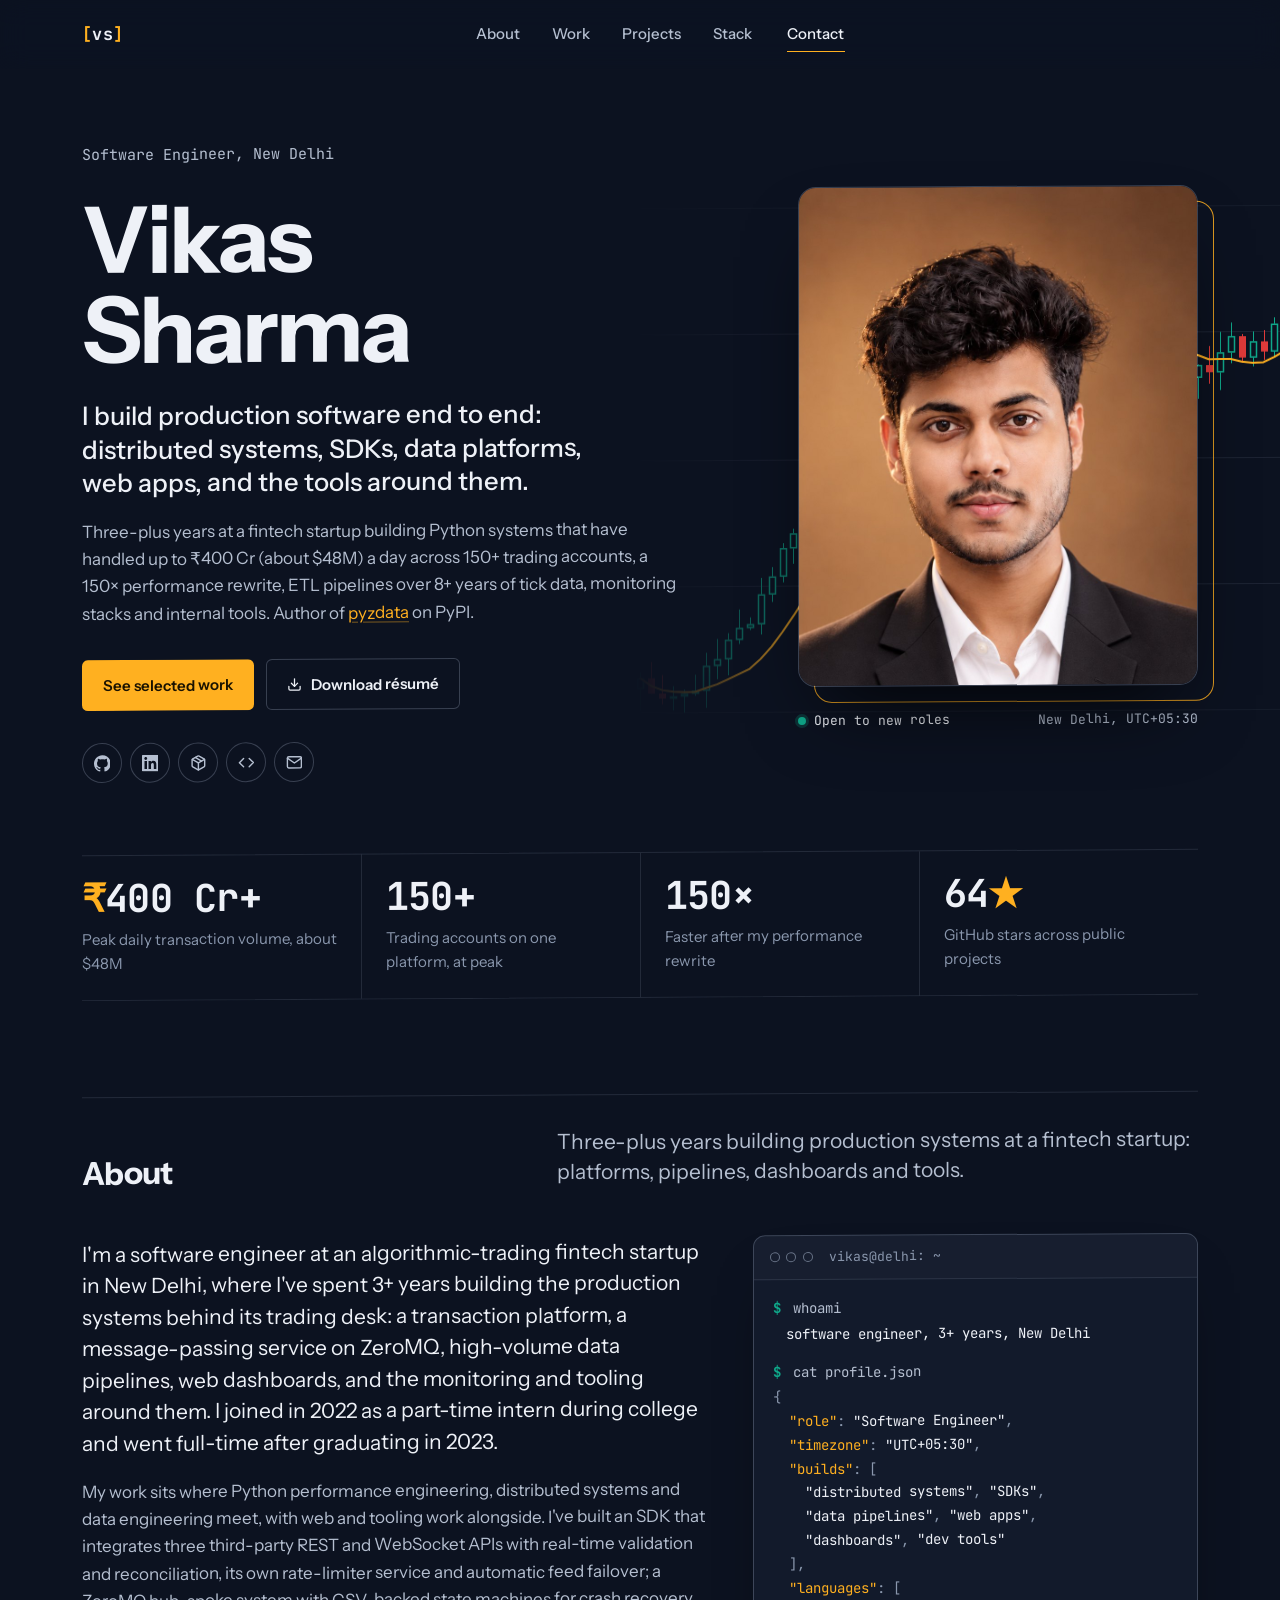
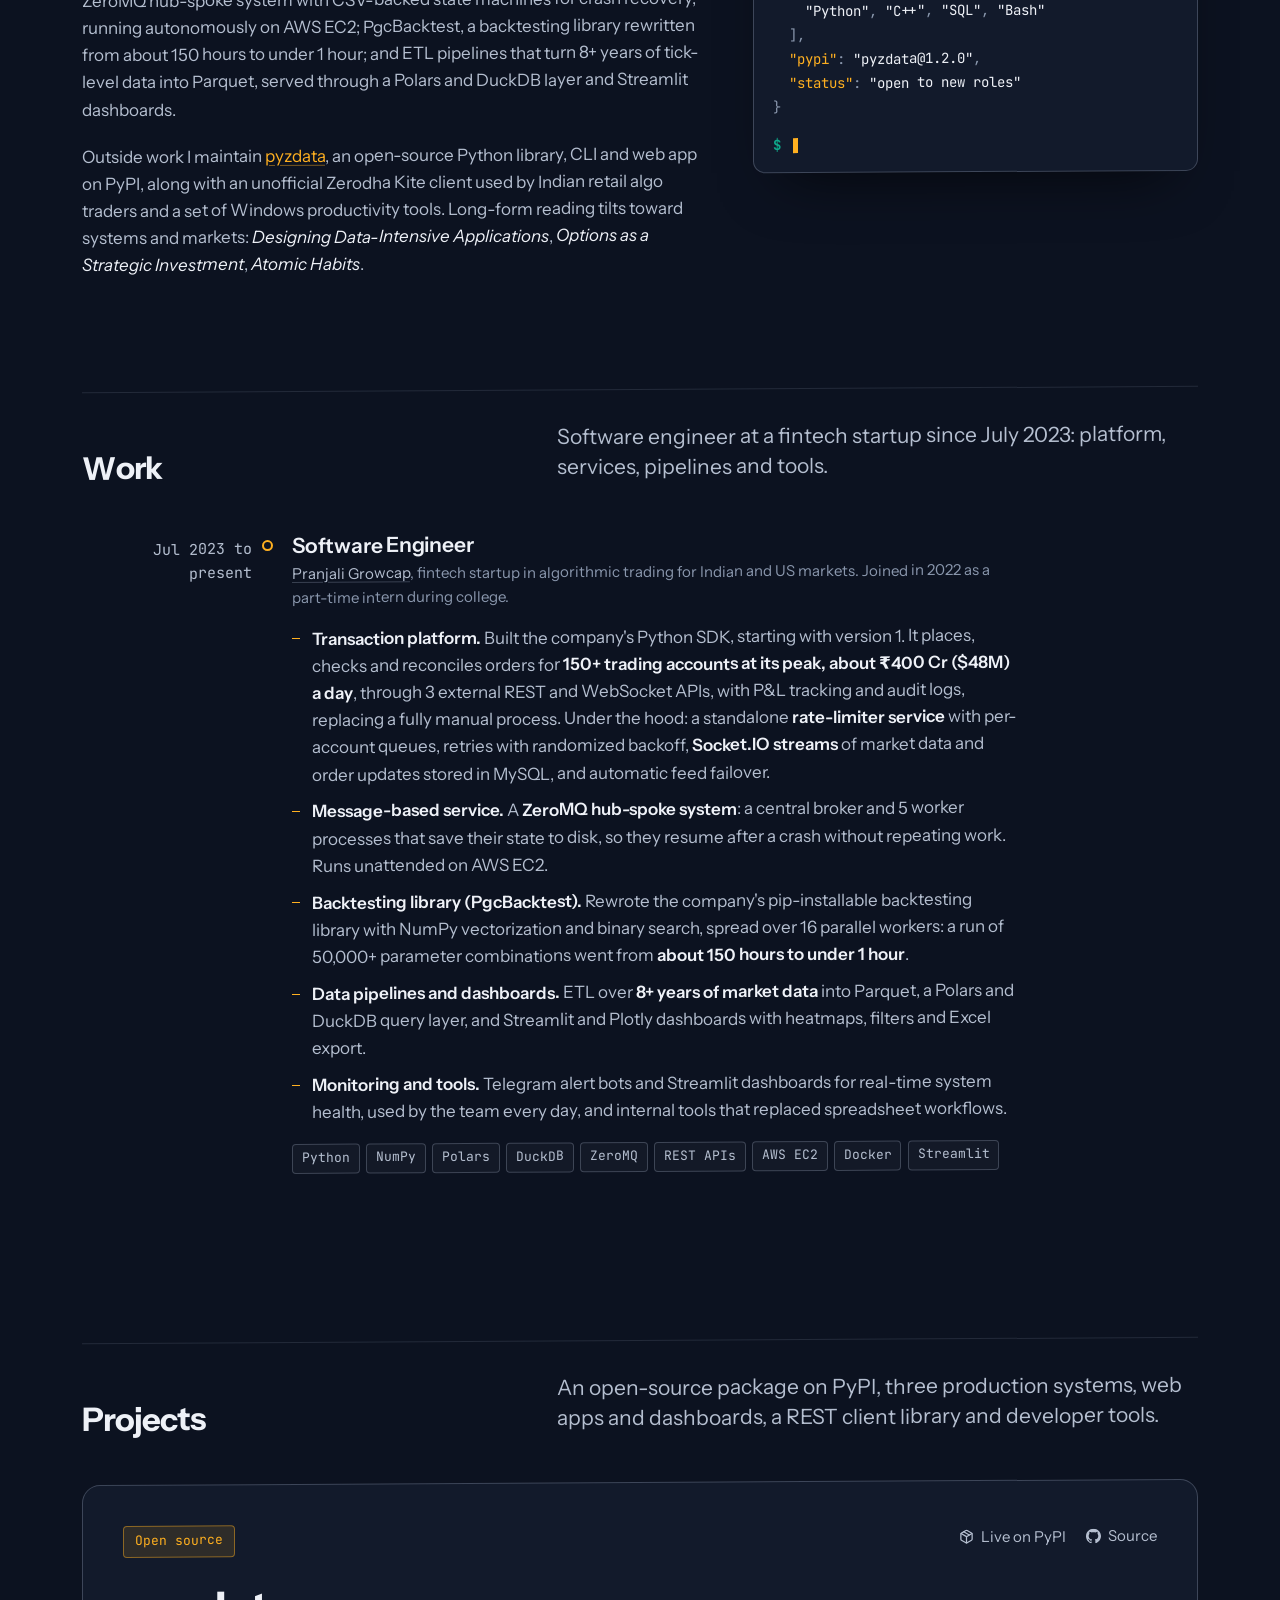
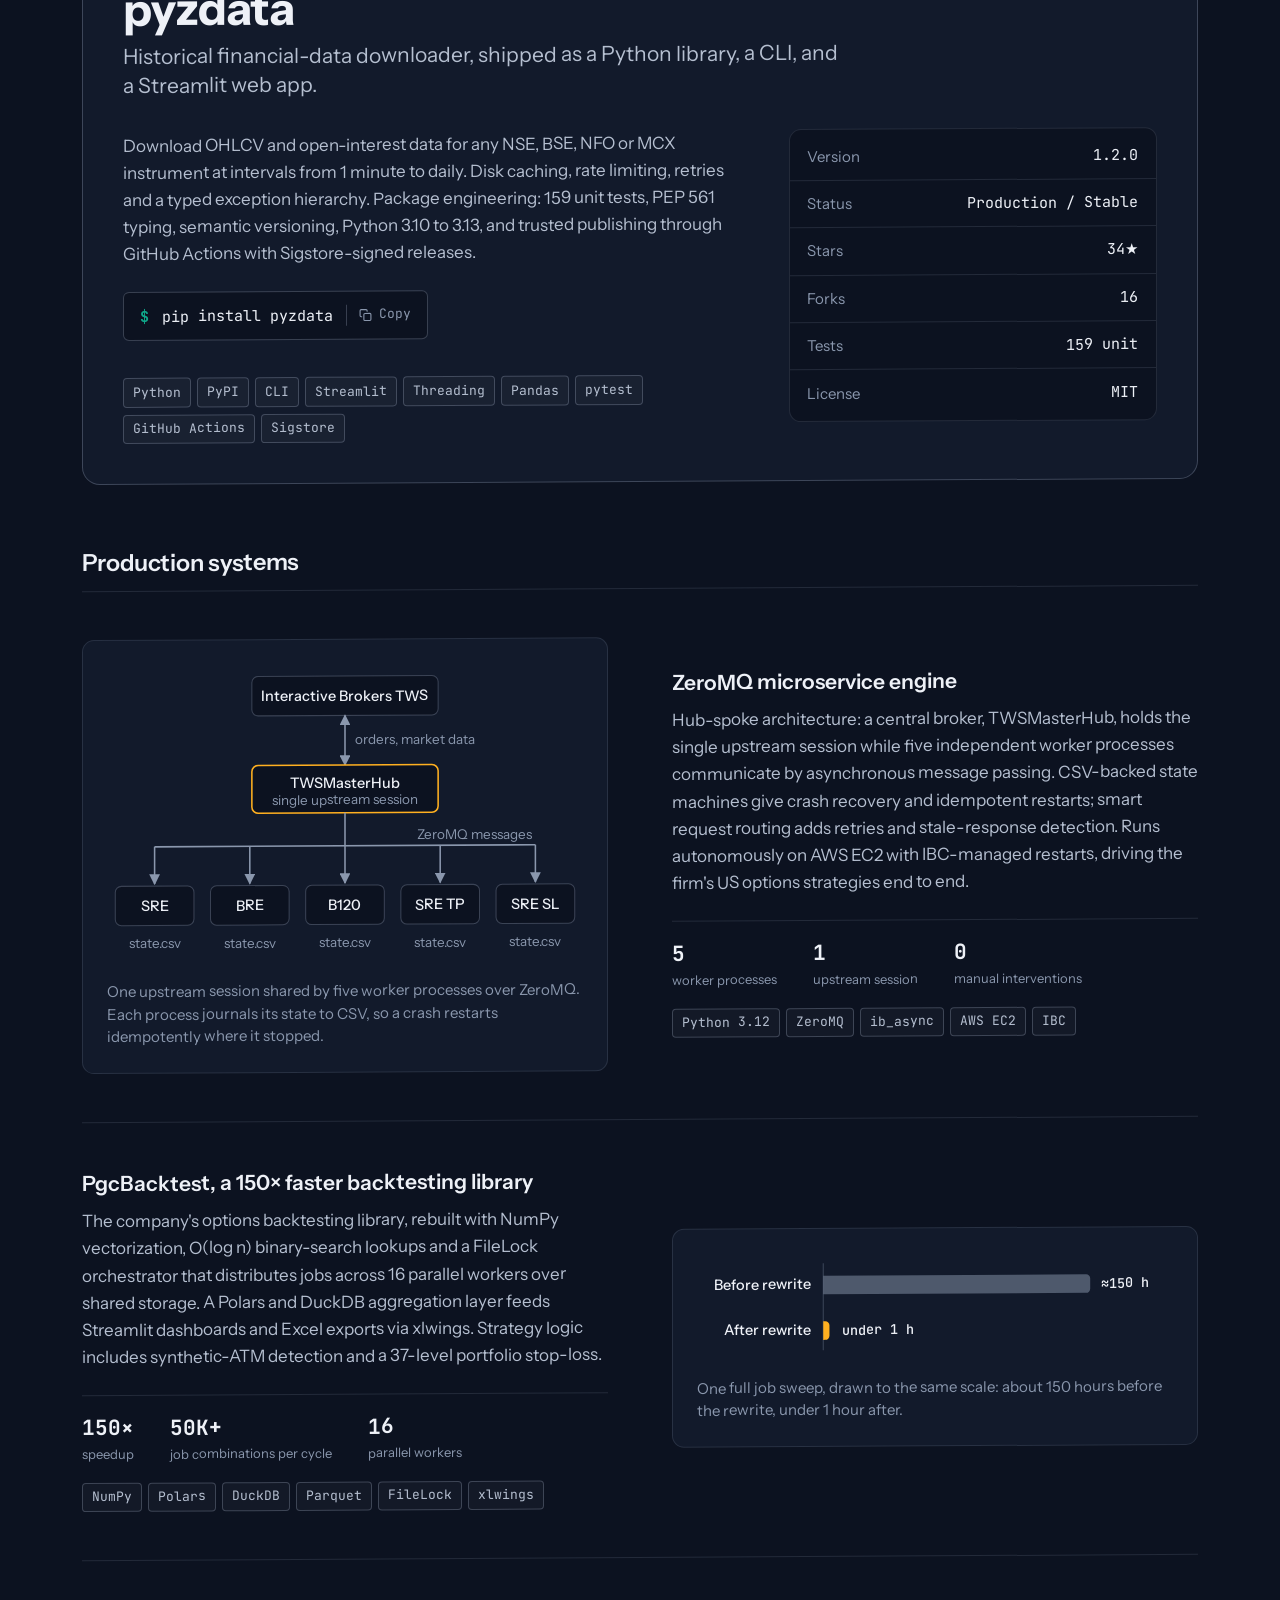
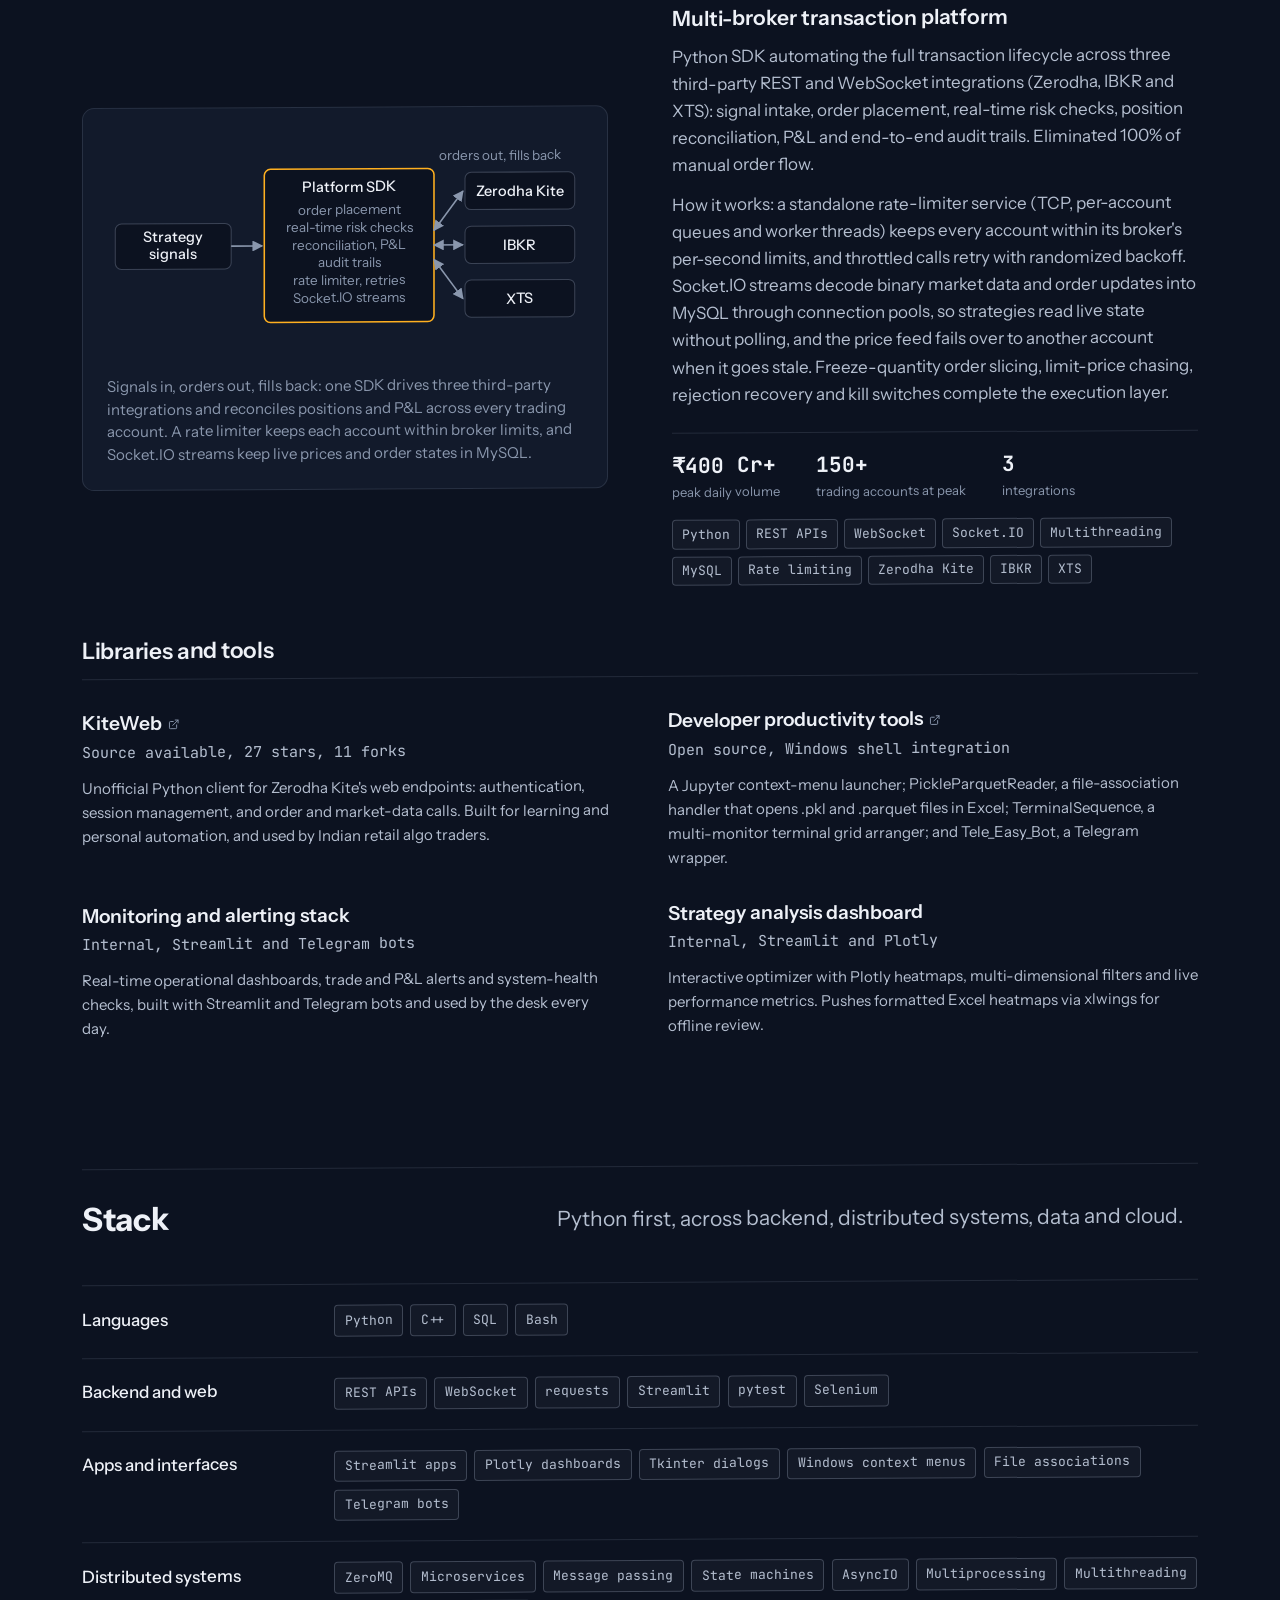
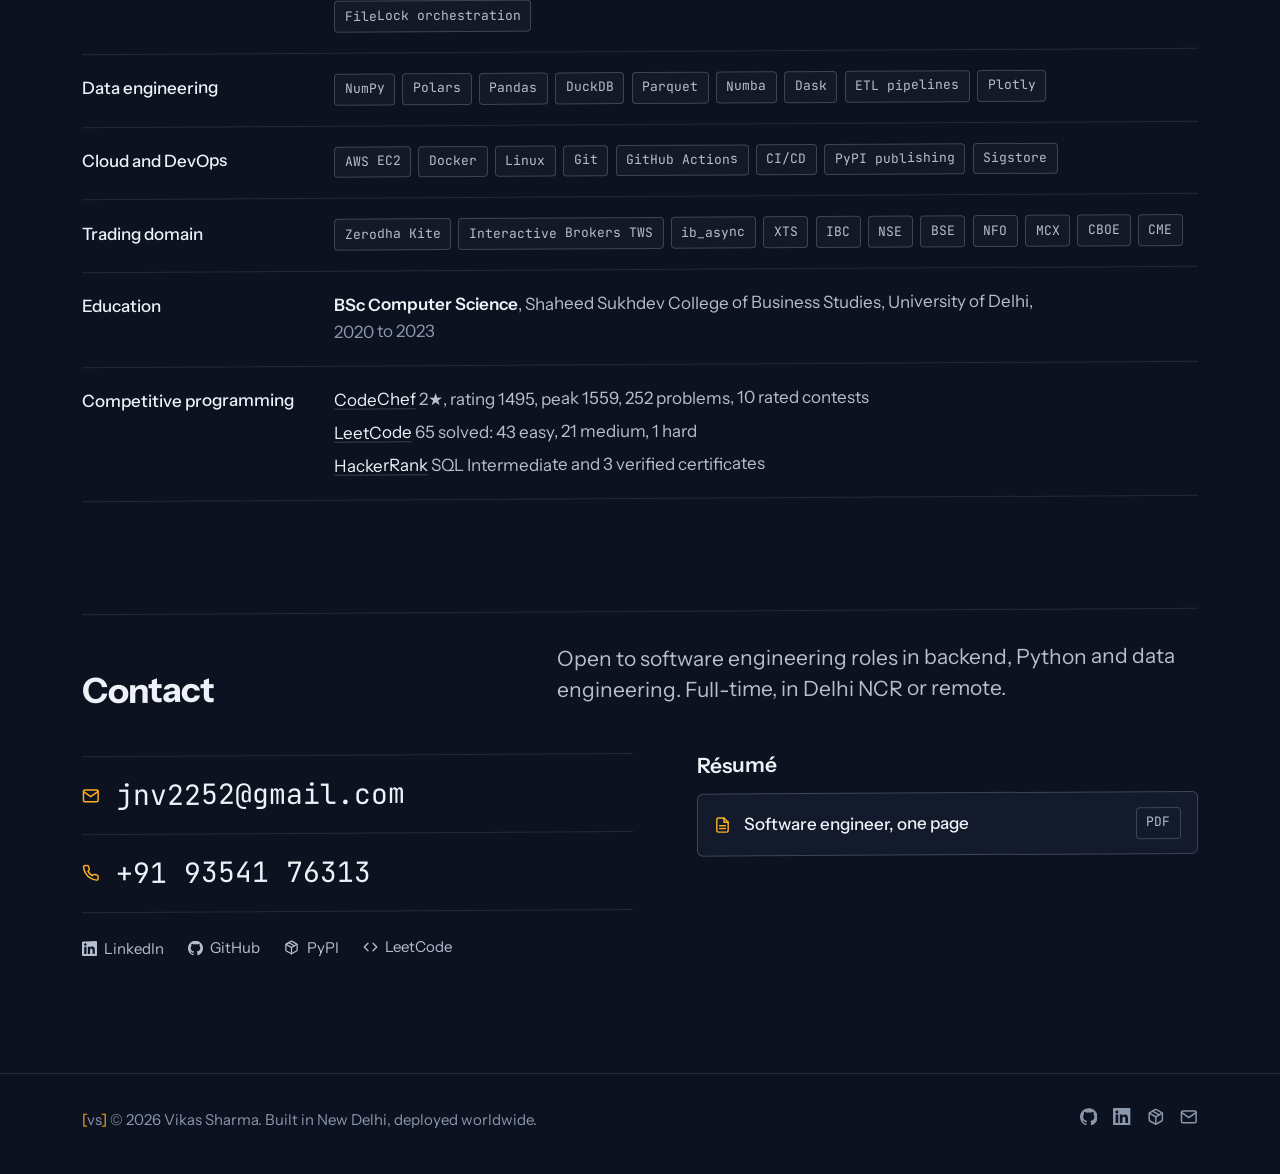
==== commit cac3ab74: "Describe the trading SDK's engineering (rate-limiter service, Socket.IO streams into MySQL, feed fai" ====
--- a/index.html
+++ b/index.html
@@ -89,7 +89,7 @@
             <h1 id="hero-name">Vikas<br />Sharma</h1>
             <p class="hero-statement">I build production software end to end: distributed systems, SDKs, data platforms, web apps, and the tools around them.</p>
             <p class="hero-bio">
-              Three-plus years at a fintech startup building Python systems that handle ₹400 Cr (about $48M) a day across 150+ trading accounts, a 150× performance rewrite, ETL pipelines over 8+ years of tick data, monitoring stacks and internal tools. Author of <a href="https://pypi.org/project/pyzdata/" target="_blank" rel="noopener">pyzdata</a> on PyPI.
+              Three-plus years at a fintech startup building Python systems that have handled up to ₹400 Cr (about $48M) a day across 150+ trading accounts, a 150× performance rewrite, ETL pipelines over 8+ years of tick data, monitoring stacks and internal tools. Author of <a href="https://pypi.org/project/pyzdata/" target="_blank" rel="noopener">pyzdata</a> on PyPI.
             </p>
             <div class="hero-actions">
               <a href="#projects" class="btn btn-primary">See selected work</a>
@@ -120,8 +120,8 @@
         </div>
 
         <dl class="board" aria-label="Headline numbers">
-          <div class="cell"><dt>Daily transaction volume, about $48M</dt><dd><span class="cur">₹</span>400 Cr+</dd></div>
-          <div class="cell"><dt>Trading accounts on one platform</dt><dd>150+</dd></div>
+          <div class="cell"><dt>Peak daily transaction volume, about $48M</dt><dd><span class="cur">₹</span>400 Cr+</dd></div>
+          <div class="cell"><dt>Trading accounts on one platform, at peak</dt><dd>150+</dd></div>
           <div class="cell"><dt>Faster after my performance rewrite</dt><dd>150×</dd></div>
           <div class="cell"><dt>GitHub stars across public projects</dt><dd><span data-gh="stars-total">64</span><span class="star">★</span></dd></div>
         </dl>
@@ -142,7 +142,7 @@
               I'm a software engineer at an algorithmic-trading fintech startup in New Delhi, where I've spent 3+ years building the production systems behind its trading desk: a transaction platform, a message-passing service on ZeroMQ, high-volume data pipelines, web dashboards, and the monitoring and tooling around them. I joined in 2022 as a part-time intern during college and went full-time after graduating in 2023.
             </p>
             <p>
-              My work sits where Python performance engineering, distributed systems and data engineering meet, with web and tooling work alongside. I've built an SDK that integrates three third-party REST and WebSocket APIs with real-time validation and reconciliation; a ZeroMQ hub-spoke system with CSV-backed state machines for crash recovery, running autonomously on AWS EC2; PgcBacktest, a backtesting library rewritten from about 150 hours to under 1 hour; and ETL pipelines that turn 8+ years of tick-level data into Parquet, served through a Polars and DuckDB layer and Streamlit dashboards.
+              My work sits where Python performance engineering, distributed systems and data engineering meet, with web and tooling work alongside. I've built an SDK that integrates three third-party REST and WebSocket APIs with real-time validation and reconciliation, its own rate-limiter service and automatic feed failover; a ZeroMQ hub-spoke system with CSV-backed state machines for crash recovery, running autonomously on AWS EC2; PgcBacktest, a backtesting library rewritten from about 150 hours to under 1 hour; and ETL pipelines that turn 8+ years of tick-level data into Parquet, served through a Polars and DuckDB layer and Streamlit dashboards.
             </p>
             <p>
               Outside work I maintain <a href="https://pypi.org/project/pyzdata/" target="_blank" rel="noopener">pyzdata</a>, an open-source Python library, CLI and web app on PyPI, along with an unofficial Zerodha Kite client used by Indian retail algo traders and a set of Windows productivity tools. Long-form reading tilts toward systems and markets: <em>Designing Data-Intensive Applications</em>, <em>Options as a Strategic Investment</em>, <em>Atomic Habits</em>.
@@ -194,7 +194,7 @@
               <h3 class="tl-role">Software Engineer</h3>
               <p class="tl-org"><a href="https://www.linkedin.com/company/pranjali-growcap-private-limited" target="_blank" rel="noopener">Pranjali Growcap</a>, fintech startup in algorithmic trading for Indian and US markets. Joined in 2022 as a part-time intern during college.</p>
               <ul class="tl-list">
-                <li><strong>Transaction platform.</strong> Built the company's Python SDK, starting with version 1. It places, checks and reconciles orders for <b>150+ trading accounts, about ₹400 Cr ($48M) a day</b>, through 3 external REST and WebSocket APIs, with P&amp;L tracking and audit logs, replacing a fully manual process.</li>
+                <li><strong>Transaction platform.</strong> Built the company's Python SDK, starting with version 1. It places, checks and reconciles orders for <b>150+ trading accounts at its peak, about ₹400 Cr ($48M) a day</b>, through 3 external REST and WebSocket APIs, with P&amp;L tracking and audit logs, replacing a fully manual process. Under the hood: a standalone <b>rate-limiter service</b> with per-account queues, retries with randomized backoff, <b>Socket.IO streams</b> of market data and order updates stored in MySQL, and automatic feed failover.</li>
                 <li><strong>Message-based service.</strong> A <b>ZeroMQ hub-spoke system</b>: a central broker and 5 worker processes that save their state to disk, so they resume after a crash without repeating work. Runs unattended on AWS EC2.</li>
                 <li><strong>Backtesting library (PgcBacktest).</strong> Rewrote the company's pip-installable backtesting library with NumPy vectorization and binary search, spread over 16 parallel workers: a run of 50,000+ parameter combinations went from <b>about 150 hours to under 1 hour</b>.</li>
                 <li><strong>Data pipelines and dashboards.</strong> ETL over <b>8+ years of market data</b> into Parquet, a Polars and DuckDB query layer, and Streamlit and Plotly dashboards with heatmaps, filters and Excel export.</li>
@@ -339,7 +339,7 @@
         <!-- System 3: transaction platform -->
         <article class="system">
           <figure class="fig">
-            <svg viewBox="0 0 460 220" role="img" aria-label="Diagram: signals enter the SDK, which places orders with and receives fills from three third-party integrations: Zerodha Kite, IBKR, and XTS.">
+            <svg viewBox="0 0 460 220" role="img" aria-label="Diagram: signals enter the SDK, which places orders with and receives fills from three third-party integrations: Zerodha Kite, IBKR, and XTS. Inside the SDK: order placement, real-time risk checks, reconciliation and P&amp;L, audit trails, a rate limiter with retries, and Socket.IO streams.">
               <defs>
                 <marker id="arr3" viewBox="0 0 10 10" refX="9" refY="5" markerWidth="7" markerHeight="7" orient="auto-start-reverse"><path d="M0,0 L10,5 L0,10 z" fill="currentColor"/></marker>
               </defs>
@@ -349,12 +349,14 @@
 
               <line class="edge" x1="120" y1="110" x2="150" y2="110" marker-end="url(#arr3)"/>
 
-              <rect class="box box-hot" x="152" y="56" width="164" height="108" rx="6"/>
-              <text class="lbl" x="234" y="80" text-anchor="middle">Platform SDK</text>
-              <text class="sub" x="234" y="102" text-anchor="middle">order placement</text>
-              <text class="sub" x="234" y="119" text-anchor="middle">real-time risk checks</text>
-              <text class="sub" x="234" y="136" text-anchor="middle">reconciliation, P&amp;L</text>
-              <text class="sub" x="234" y="153" text-anchor="middle">audit trails</text>
+              <rect class="box box-hot" x="152" y="36" width="164" height="148" rx="6"/>
+              <text class="lbl" x="234" y="58" text-anchor="middle">Platform SDK</text>
+              <text class="sub" x="234" y="80" text-anchor="middle">order placement</text>
+              <text class="sub" x="234" y="97" text-anchor="middle">real-time risk checks</text>
+              <text class="sub" x="234" y="114" text-anchor="middle">reconciliation, P&amp;L</text>
+              <text class="sub" x="234" y="131" text-anchor="middle">audit trails</text>
+              <text class="sub" x="234" y="148" text-anchor="middle">rate limiter, retries</text>
+              <text class="sub" x="234" y="165" text-anchor="middle">Socket.IO streams</text>
 
               <text class="sub" x="380" y="28" text-anchor="middle">orders out, fills back</text>
               <line class="edge" x1="316" y1="96" x2="344" y2="58" marker-start="url(#arr3)" marker-end="url(#arr3)"/>
@@ -365,17 +367,18 @@
               <rect class="box" x="346" y="92" width="106" height="36" rx="6"/><text class="lbl" x="399" y="115" text-anchor="middle">IBKR</text>
               <rect class="box" x="346" y="144" width="106" height="36" rx="6"/><text class="lbl" x="399" y="167" text-anchor="middle">XTS</text>
             </svg>
-            <figcaption>Signals in, orders out, fills back: one SDK drives three third-party integrations and reconciles positions and P&amp;L across every trading account.</figcaption>
+            <figcaption>Signals in, orders out, fills back: one SDK drives three third-party integrations and reconciles positions and P&amp;L across every trading account. A rate limiter keeps each account within broker limits, and Socket.IO streams keep live prices and order states in MySQL.</figcaption>
           </figure>
           <div class="system-copy">
             <h4 class="system-title">Multi-broker transaction platform</h4>
             <p>Python SDK automating the full transaction lifecycle across three third-party REST and WebSocket integrations (Zerodha, IBKR and XTS): signal intake, order placement, real-time risk checks, position reconciliation, P&amp;L and end-to-end audit trails. Eliminated 100% of manual order flow.</p>
+            <p>How it works: a standalone rate-limiter service (TCP, per-account queues and worker threads) keeps every account within its broker's per-second limits, and throttled calls retry with randomized backoff. Socket.IO streams decode binary market data and order updates into MySQL through connection pools, so strategies read live state without polling, and the price feed fails over to another account when it goes stale. Freeze-quantity order slicing, limit-price chasing, rejection recovery and kill switches complete the execution layer.</p>
             <dl class="metrics">
-              <div><dt>daily volume</dt><dd>₹400 Cr+</dd></div>
-              <div><dt>trading accounts</dt><dd>150+</dd></div>
+              <div><dt>peak daily volume</dt><dd>₹400 Cr+</dd></div>
+              <div><dt>trading accounts at peak</dt><dd>150+</dd></div>
               <div><dt>integrations</dt><dd>3</dd></div>
             </dl>
-            <ul class="tags" aria-label="Technologies"><li>Python</li><li>REST APIs</li><li>WebSocket</li><li>Multithreading</li><li>Zerodha Kite</li><li>IBKR</li><li>XTS</li></ul>
+            <ul class="tags" aria-label="Technologies"><li>Python</li><li>REST APIs</li><li>WebSocket</li><li>Socket.IO</li><li>Multithreading</li><li>MySQL</li><li>Rate limiting</li><li>Zerodha Kite</li><li>IBKR</li><li>XTS</li></ul>
           </div>
         </article>
 
--- a/style.css
+++ b/style.css
@@ -576,6 +576,7 @@
   margin-bottom: 0.75rem;
 }
 .system-copy p { color: var(--paper-2); max-width: 58ch; }
+.system-copy p + p { margin-top: 0.75rem; }
 .metrics {
   display: flex;
   flex-wrap: wrap;
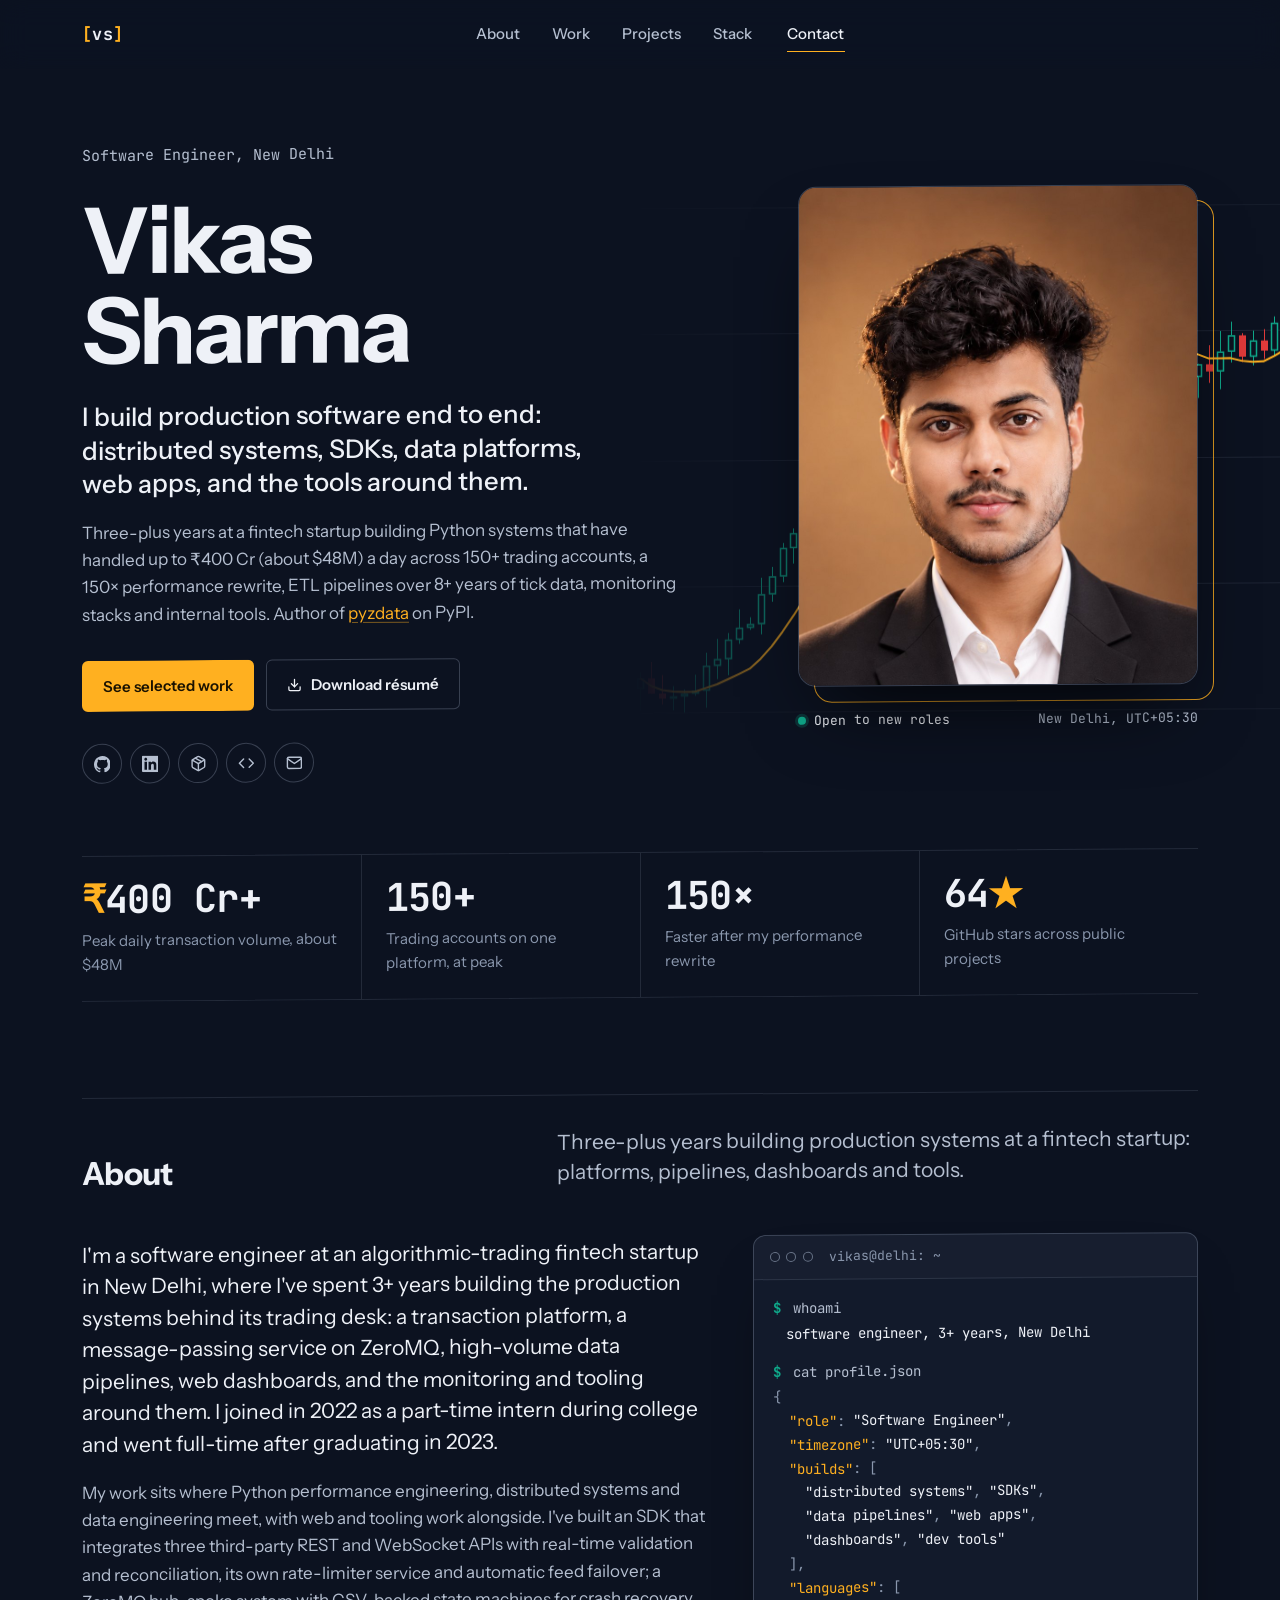
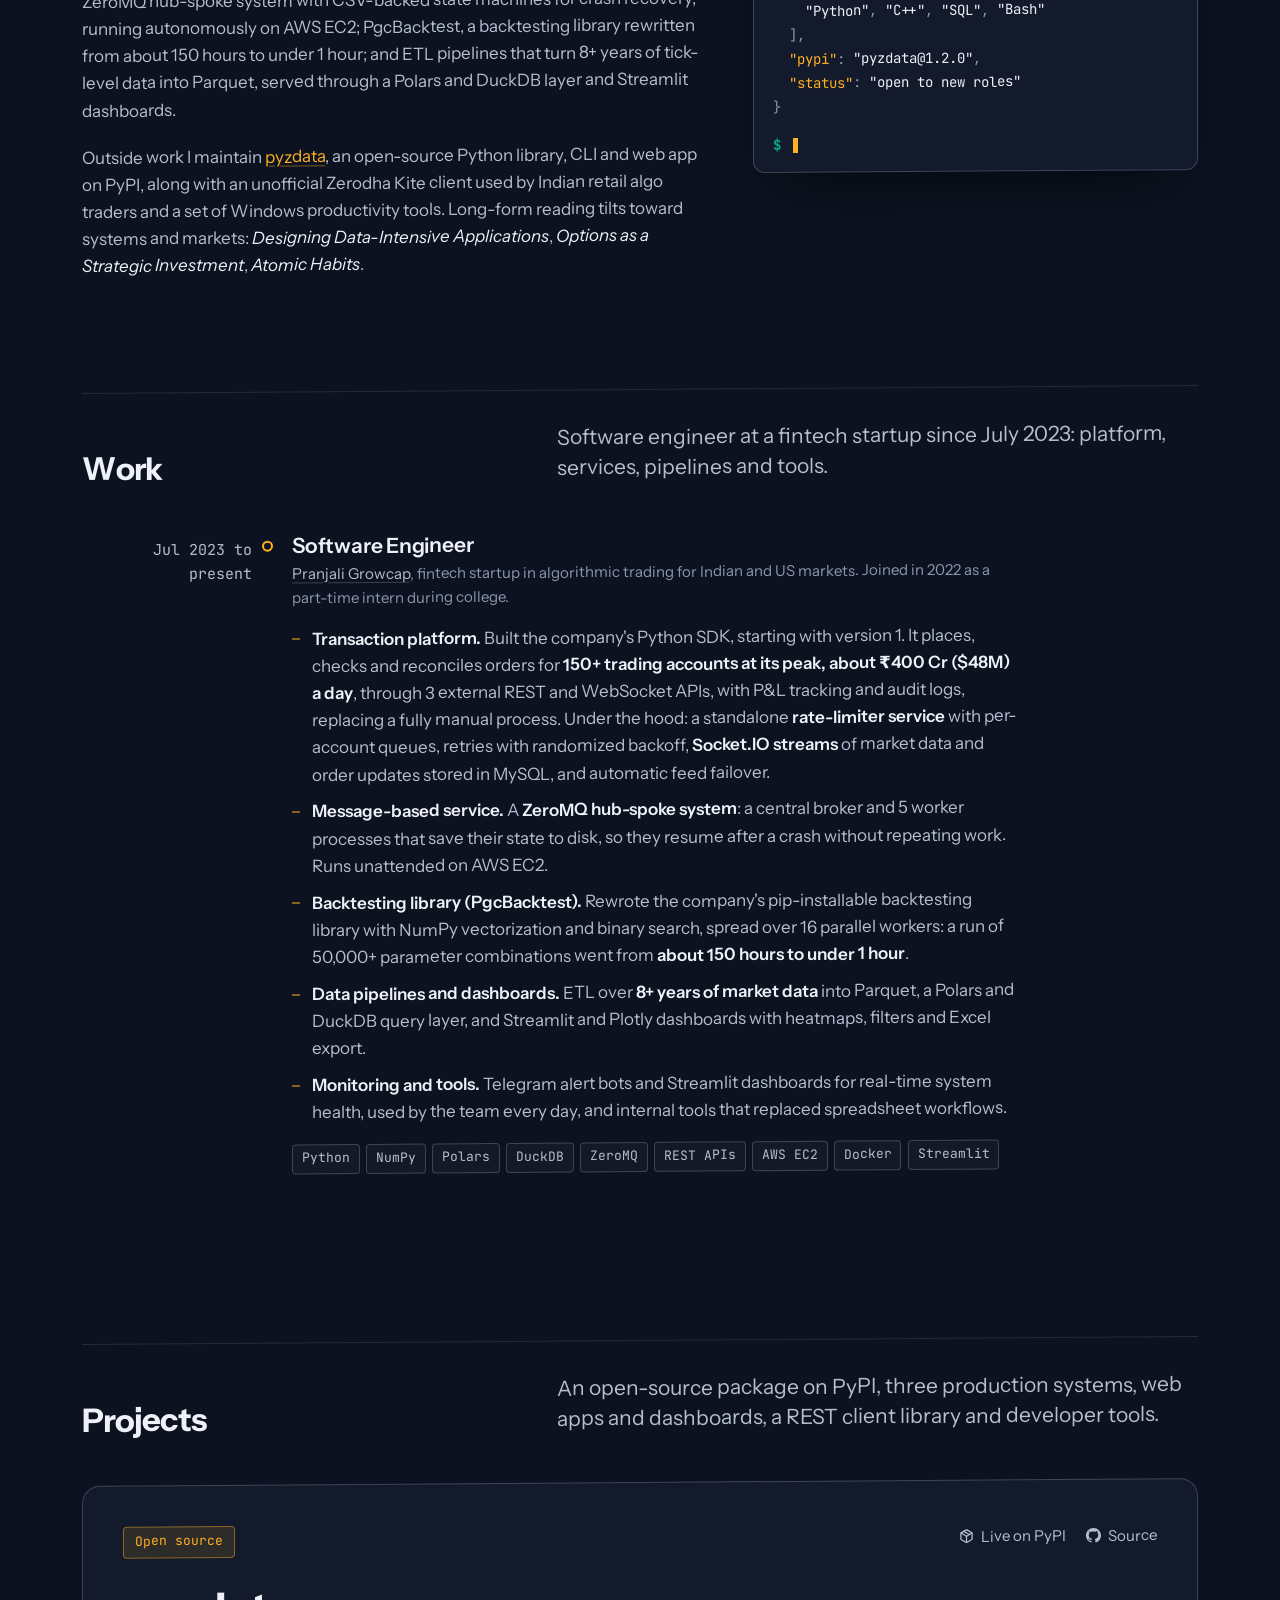
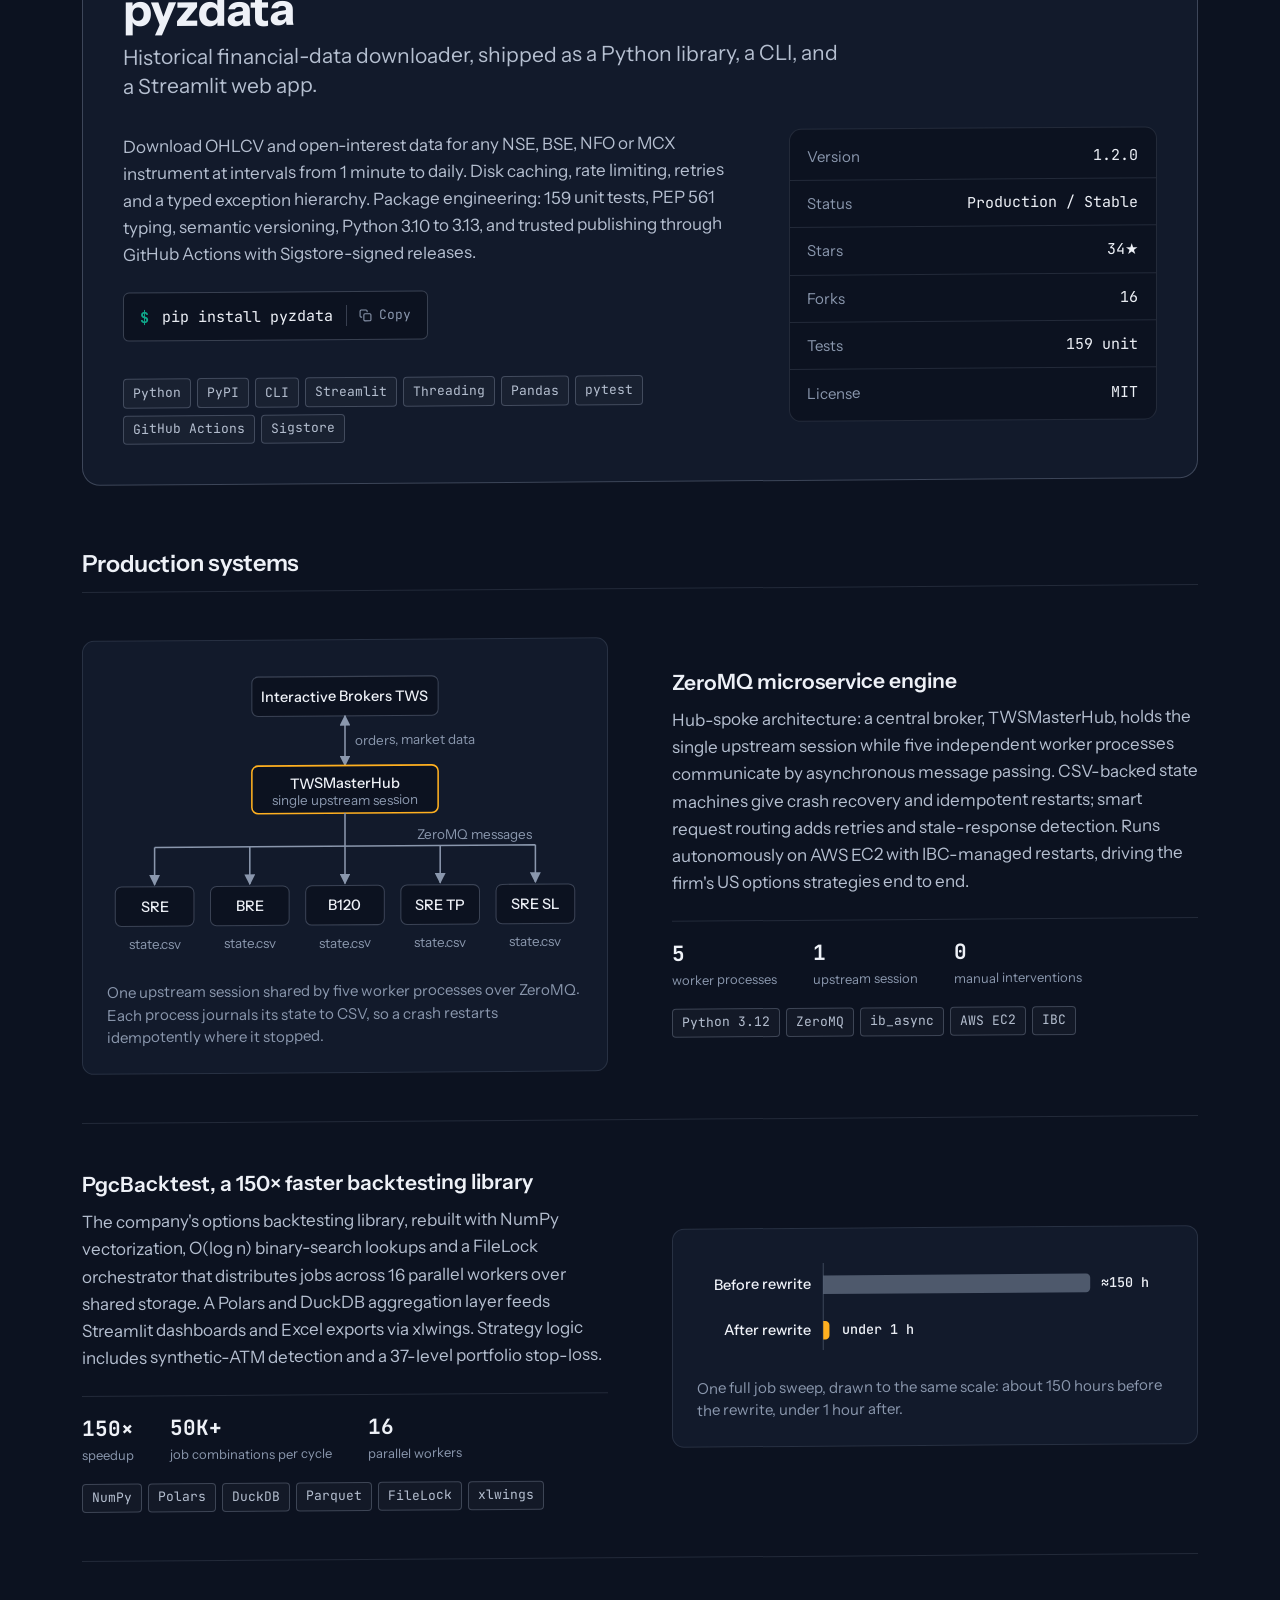
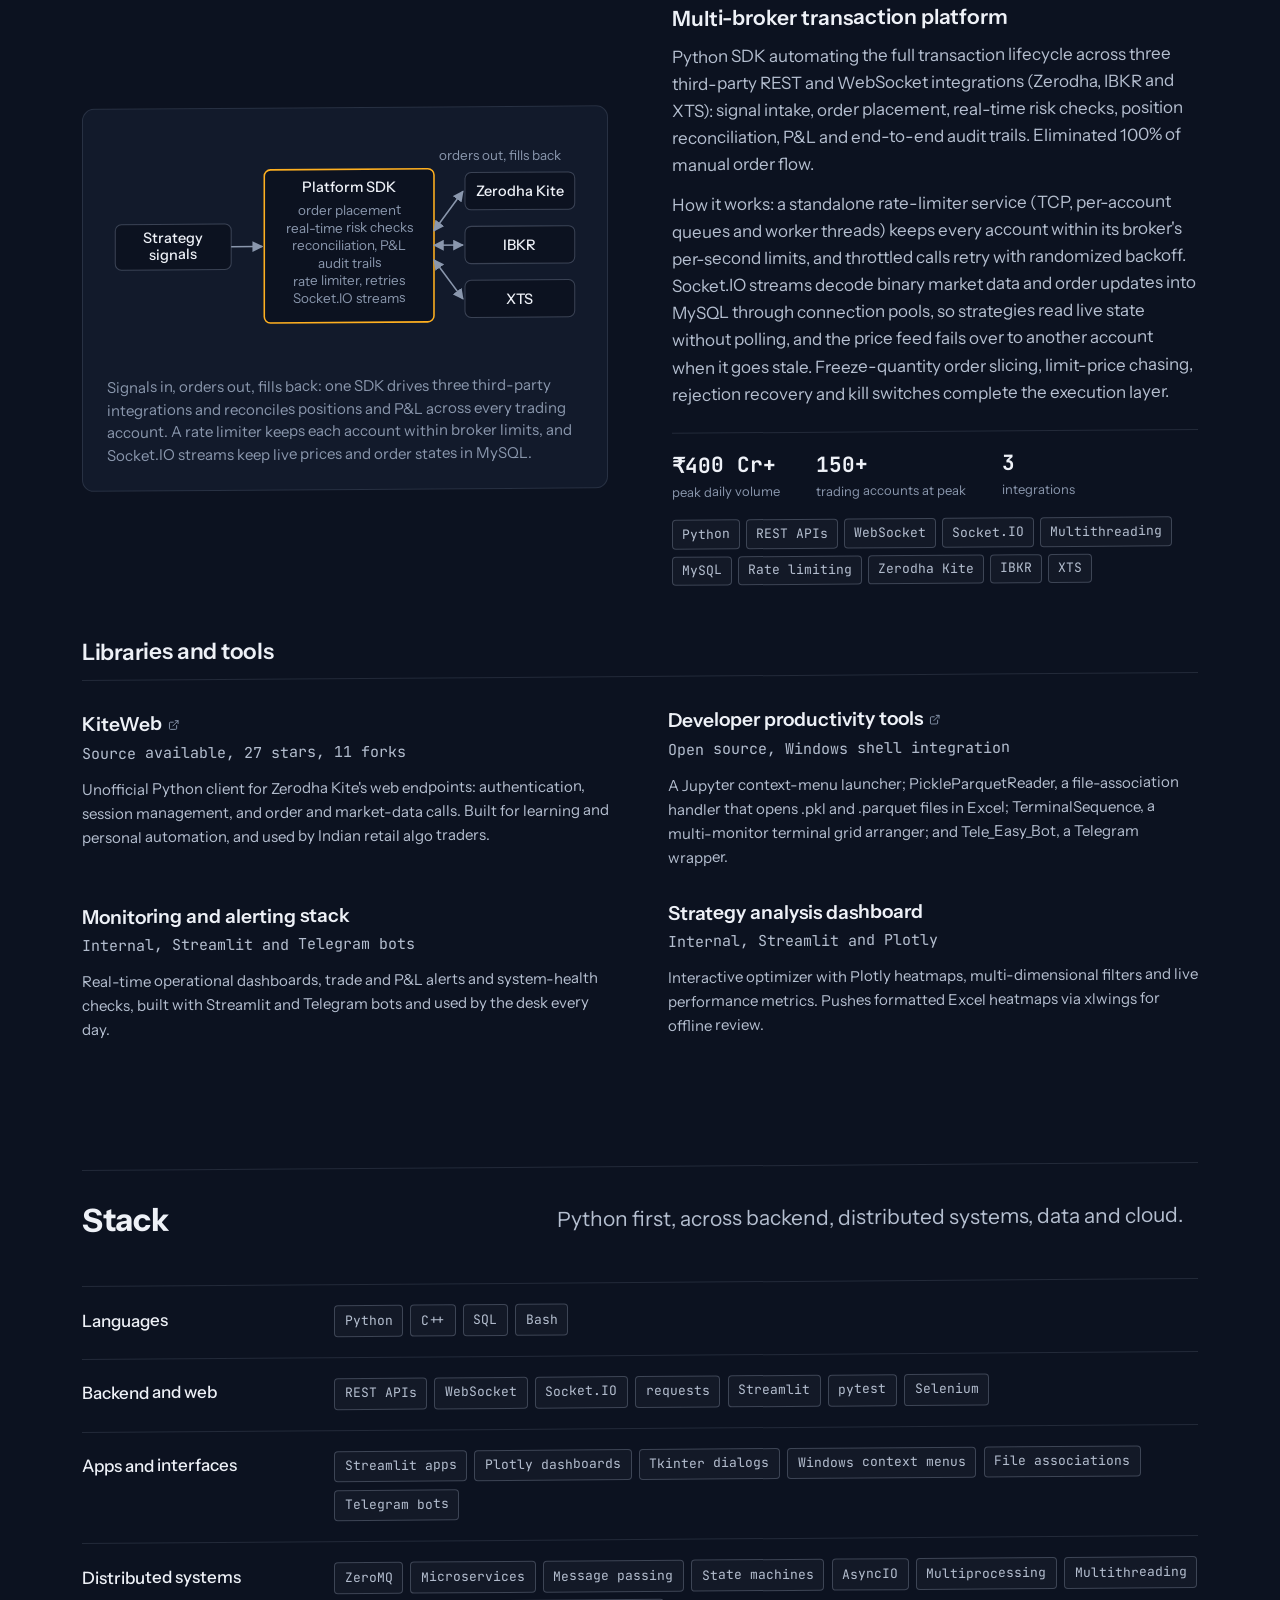
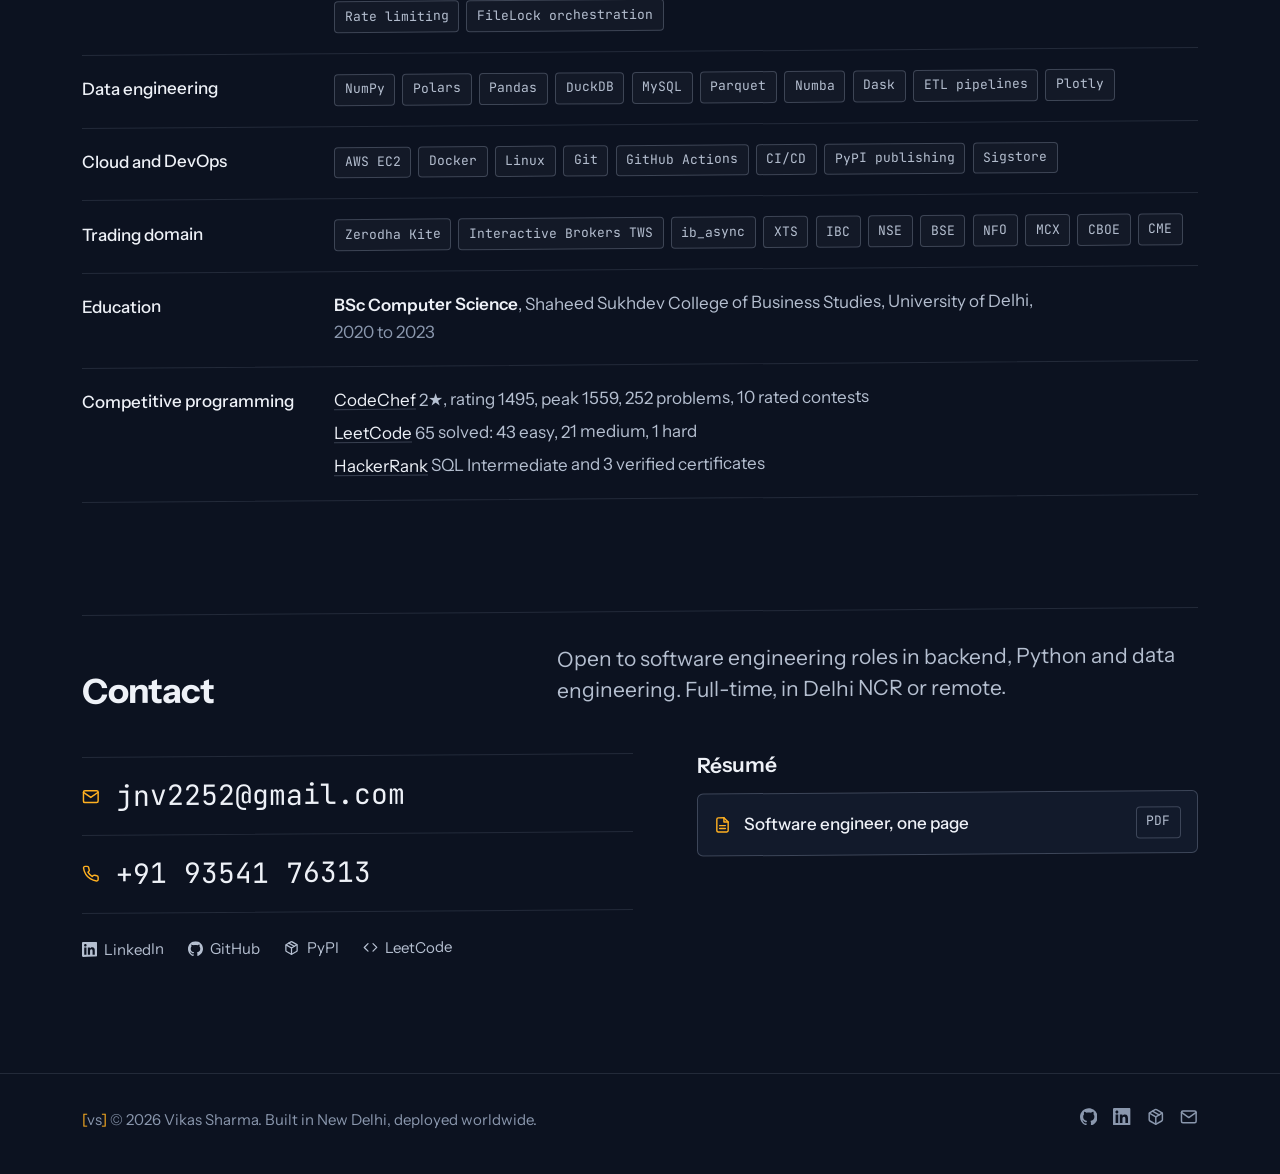
==== commit a104ab03: "Review pass: peak wording in the share image, MySQL, Socket.IO and rate limiting in the stack and ré" ====
--- a/index.html
+++ b/index.html
@@ -418,10 +418,10 @@
 
         <dl class="stack">
           <div class="stack-row"><dt>Languages</dt><dd><ul class="chips"><li>Python</li><li>C++</li><li>SQL</li><li>Bash</li></ul></dd></div>
-          <div class="stack-row"><dt>Backend and web</dt><dd><ul class="chips"><li>REST APIs</li><li>WebSocket</li><li>requests</li><li>Streamlit</li><li>pytest</li><li>Selenium</li></ul></dd></div>
+          <div class="stack-row"><dt>Backend and web</dt><dd><ul class="chips"><li>REST APIs</li><li>WebSocket</li><li>Socket.IO</li><li>requests</li><li>Streamlit</li><li>pytest</li><li>Selenium</li></ul></dd></div>
           <div class="stack-row"><dt>Apps and interfaces</dt><dd><ul class="chips"><li>Streamlit apps</li><li>Plotly dashboards</li><li>Tkinter dialogs</li><li>Windows context menus</li><li>File associations</li><li>Telegram bots</li></ul></dd></div>
-          <div class="stack-row"><dt>Distributed systems</dt><dd><ul class="chips"><li>ZeroMQ</li><li>Microservices</li><li>Message passing</li><li>State machines</li><li>AsyncIO</li><li>Multiprocessing</li><li>Multithreading</li><li>FileLock orchestration</li></ul></dd></div>
-          <div class="stack-row"><dt>Data engineering</dt><dd><ul class="chips"><li>NumPy</li><li>Polars</li><li>Pandas</li><li>DuckDB</li><li>Parquet</li><li>Numba</li><li>Dask</li><li>ETL pipelines</li><li>Plotly</li></ul></dd></div>
+          <div class="stack-row"><dt>Distributed systems</dt><dd><ul class="chips"><li>ZeroMQ</li><li>Microservices</li><li>Message passing</li><li>State machines</li><li>AsyncIO</li><li>Multiprocessing</li><li>Multithreading</li><li>Rate limiting</li><li>FileLock orchestration</li></ul></dd></div>
+          <div class="stack-row"><dt>Data engineering</dt><dd><ul class="chips"><li>NumPy</li><li>Polars</li><li>Pandas</li><li>DuckDB</li><li>MySQL</li><li>Parquet</li><li>Numba</li><li>Dask</li><li>ETL pipelines</li><li>Plotly</li></ul></dd></div>
           <div class="stack-row"><dt>Cloud and DevOps</dt><dd><ul class="chips"><li>AWS EC2</li><li>Docker</li><li>Linux</li><li>Git</li><li>GitHub Actions</li><li>CI/CD</li><li>PyPI publishing</li><li>Sigstore</li></ul></dd></div>
           <div class="stack-row"><dt>Trading domain</dt><dd><ul class="chips"><li>Zerodha Kite</li><li>Interactive Brokers TWS</li><li>ib_async</li><li>XTS</li><li>IBC</li><li>NSE</li><li>BSE</li><li>NFO</li><li>MCX</li><li>CBOE</li><li>CME</li></ul></dd></div>
           <div class="stack-row"><dt>Education</dt><dd class="plain"><strong>BSc Computer Science</strong>, Shaheed Sukhdev College of Business Studies, University of Delhi, <span class="muted">2020 to 2023</span></dd></div>
